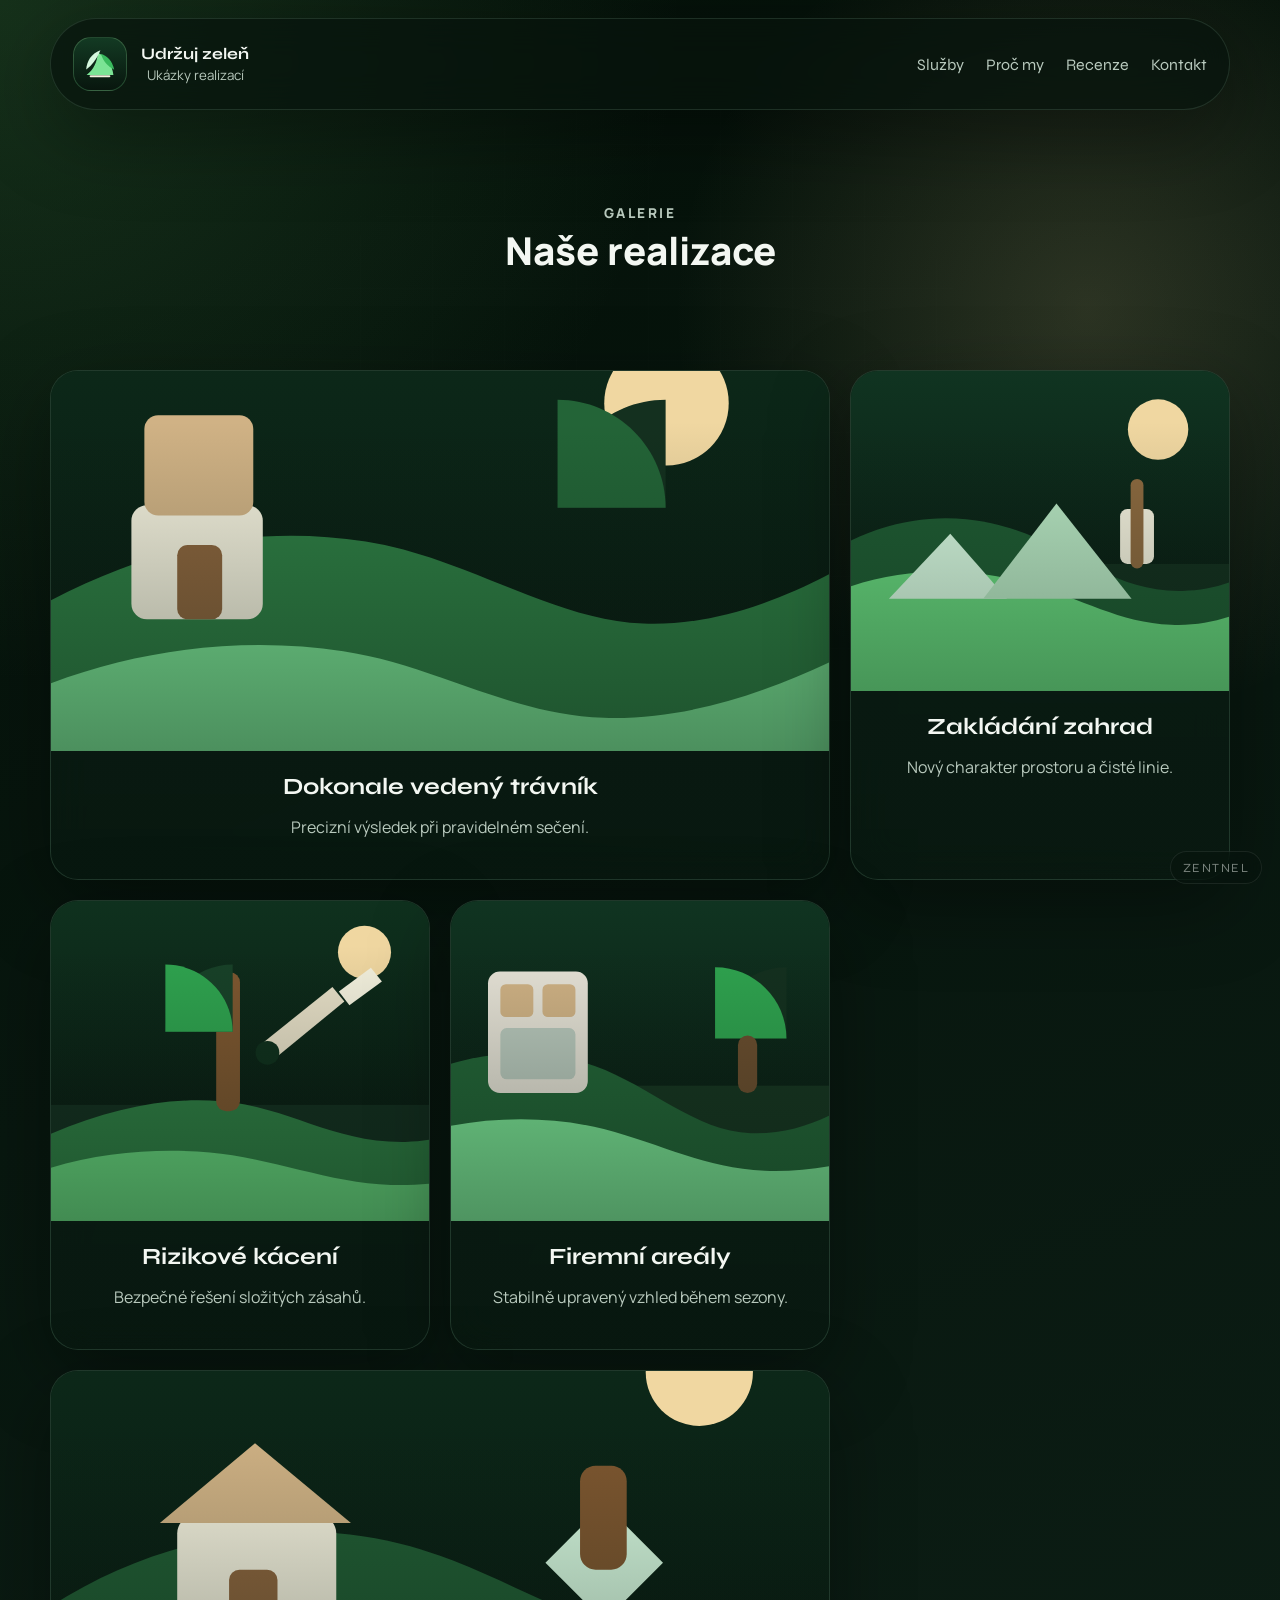
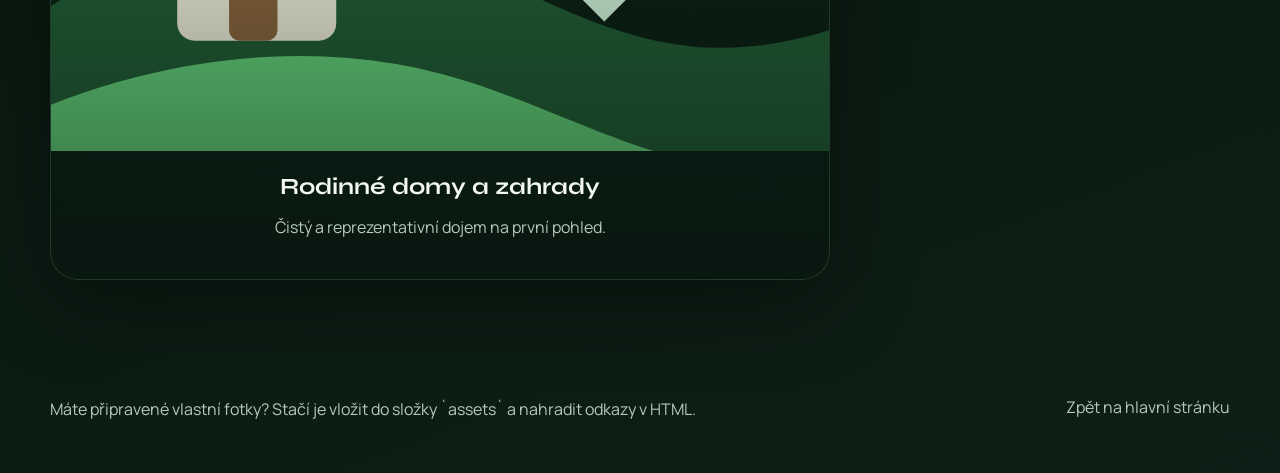
==== galerie.html @ 399c761f "Add files via upload" ====
<!DOCTYPE html>
<html lang="cs">
<head>
  <meta charset="UTF-8">
  <meta name="viewport" content="width=device-width, initial-scale=1.0">
  <title>Galerie | Udržuj zeleň</title>
  <meta
    name="description"
    content="Galerie ukázek péče o zeleň, zakládání zahrad, sekání trávníků a rizikového kácení."
  >
  <link rel="preconnect" href="https://fonts.googleapis.com">
  <link rel="preconnect" href="https://fonts.gstatic.com" crossorigin>
  <link
    href="https://fonts.googleapis.com/css2?family=Manrope:wght@400;500;600;700;800&family=Syne:wght@500;700;800&display=swap"
    rel="stylesheet"
  >
  <link rel="stylesheet" href="styles.css">
</head>
<body>
  <div class="site-shell">
    <header class="topbar topbar-inner">
      <a class="brand" href="index.html" aria-label="Udržuj zeleň domů">
        <span class="brand-mark">
          <img src="assets/logo.svg" alt="Logo Udržuj zeleň">
        </span>
        <span class="brand-text">
          <strong>Udržuj zeleň</strong>
          <small>Ukázky realizací</small>
        </span>
      </a>
      <nav class="nav">
        <a href="index.html#sluzby">Služby</a>
        <a href="index.html#proc-my">Proč my</a>
        <a href="index.html#reference">Recenze</a>
        <a href="index.html#kontakt">Kontakt</a>
      </nav>
    </header>

    <main class="gallery-page">
      <section class="section gallery-hero">
        <div class="section-heading reveal">
          <p class="eyebrow">Galerie</p>
          <h1>Naše realizace</h1>
        </div>
      </section>

      <section class="section mosaic-grid">
        <article class="mosaic-card mosaic-large reveal">
          <img src="assets/gallery-1.svg" alt="Ilustrace posekaného trávníku">
          <div>
            <h3>Dokonale vedený trávník</h3>
            <p>Precizní výsledek při pravidelném sečení.</p>
          </div>
        </article>
        <article class="mosaic-card reveal">
          <img src="assets/gallery-2.svg" alt="Ilustrace zahradní realizace">
          <div>
            <h3>Zakládání zahrad</h3>
            <p>Nový charakter prostoru a čisté linie.</p>
          </div>
        </article>
        <article class="mosaic-card reveal">
          <img src="assets/gallery-3.svg" alt="Ilustrace rizikového kácení">
          <div>
            <h3>Rizikové kácení</h3>
            <p>Bezpečné řešení složitých zásahů.</p>
          </div>
        </article>
        <article class="mosaic-card reveal">
          <img src="assets/gallery-4.svg" alt="Ilustrace údržby firemního areálu">
          <div>
            <h3>Firemní areály</h3>
            <p>Stabilně upravený vzhled během sezony.</p>
          </div>
        </article>
        <article class="mosaic-card mosaic-wide reveal">
          <img src="assets/gallery-5.svg" alt="Ilustrace úpravy zeleně kolem domu">
          <div>
            <h3>Rodinné domy a zahrady</h3>
            <p>Čistý a reprezentativní dojem na první pohled.</p>
          </div>
        </article>
      </section>
    </main>

    <footer class="footer">
      <p>Máte připravené vlastní fotky? Stačí je vložit do složky `assets` a nahradit odkazy v HTML.</p>
      <a href="index.html">Zpět na hlavní stránku</a>
    </footer>
  </div>

  <a class="watermark" href="https://zentnel.cz" target="_blank" rel="noreferrer">Zentnel</a>

  <script src="script.js"></script>
</body>
</html>
---- styles.css ----
:root {
  --bg: #07140d;
  --bg-soft: #0d1f16;
  --panel: rgba(12, 33, 23, 0.72);
  --line: rgba(193, 255, 212, 0.12);
  --text: #f3f7f2;
  --muted: #b8c9bd;
  --green: #67d67d;
  --green-strong: #2fb654;
  --green-deep: #17592c;
  --gold: #d7c28a;
  --shadow: 0 24px 80px rgba(0, 0, 0, 0.35);
  --radius-xl: 32px;
  --radius-lg: 24px;
  --radius-md: 18px;
  --container: min(1180px, calc(100vw - 32px));
}

* {
  box-sizing: border-box;
}

html {
  scroll-behavior: smooth;
}

section[id] {
  scroll-margin-top: 120px;
}

body {
  margin: 0;
  min-height: 100vh;
  font-family: "Manrope", sans-serif;
  color: var(--text);
  background:
    radial-gradient(circle at top left, rgba(76, 148, 83, 0.25), transparent 28%),
    radial-gradient(circle at 85% 15%, rgba(215, 194, 138, 0.18), transparent 20%),
    linear-gradient(160deg, #041008 0%, #08170f 45%, #0d1f16 100%);
}

body::before {
  content: "";
  position: fixed;
  inset: 0;
  pointer-events: none;
  background:
    linear-gradient(rgba(255, 255, 255, 0.025) 1px, transparent 1px),
    linear-gradient(90deg, rgba(255, 255, 255, 0.025) 1px, transparent 1px);
  background-size: 72px 72px;
  mask-image: radial-gradient(circle at center, black 40%, transparent 100%);
  opacity: 0.35;
}

.watermark {
  position: fixed;
  right: 18px;
  bottom: 16px;
  z-index: 50;
  padding: 8px 12px;
  border-radius: 999px;
  font-family: "Syne", sans-serif;
  font-size: 0.78rem;
  letter-spacing: 0.12em;
  text-transform: uppercase;
  color: rgba(243, 247, 242, 0.48);
  background: rgba(7, 20, 13, 0.34);
  border: 1px solid rgba(255, 255, 255, 0.08);
  backdrop-filter: blur(10px);
  transition: color 180ms ease, border-color 180ms ease, transform 180ms ease;
}

.watermark:hover,
.watermark:focus-visible {
  color: rgba(243, 247, 242, 0.82);
  border-color: rgba(103, 214, 125, 0.22);
  transform: translateY(-1px);
}

a {
  color: inherit;
  text-decoration: none;
}

img {
  display: block;
  max-width: 100%;
}

.site-shell {
  width: var(--container);
  margin: 0 auto;
  position: relative;
  z-index: 1;
  text-align: center;
  padding-inline: 0;
}

.topbar {
  position: sticky;
  top: 14px;
  display: flex;
  align-items: center;
  justify-content: space-between;
  gap: 20px;
  padding: 18px 22px;
  margin: 18px auto 0;
  background: rgba(7, 20, 13, 0.72);
  backdrop-filter: blur(18px);
  border: 1px solid var(--line);
  border-radius: 999px;
  box-shadow: var(--shadow);
  z-index: 20;
}

.topbar-inner {
  position: relative;
  top: 0;
}

.brand {
  display: inline-flex;
  align-items: center;
  gap: 14px;
  min-width: 0;
}

.brand-mark {
  width: 54px;
  height: 54px;
  border-radius: 18px;
  overflow: hidden;
  background: linear-gradient(180deg, rgba(103, 214, 125, 0.32), rgba(23, 89, 44, 0.5));
  border: 1px solid rgba(255, 255, 255, 0.08);
}

.brand-mark img {
  width: 100%;
  height: 100%;
}

.brand-text {
  display: flex;
  flex-direction: column;
  gap: 3px;
}

.brand-text strong,
.nav a,
.button,
h1,
h2,
h3 {
  font-family: "Syne", sans-serif;
}

.brand-text small {
  color: var(--muted);
}

.nav {
  display: inline-flex;
  align-items: center;
  gap: 22px;
  color: var(--muted);
}

.nav a {
  transition: color 180ms ease, transform 180ms ease;
}

.nav a:hover,
.nav a:focus-visible {
  color: var(--text);
  transform: translateY(-1px);
}

.button {
  display: inline-flex;
  align-items: center;
  justify-content: center;
  padding: 15px 22px;
  border-radius: 999px;
  background: linear-gradient(135deg, var(--green) 0%, var(--green-strong) 100%);
  color: #081109;
  font-weight: 800;
  border: none;
  transition: transform 220ms ease, box-shadow 220ms ease, filter 220ms ease;
  box-shadow: 0 16px 32px rgba(47, 182, 84, 0.28);
}

.button:hover,
.button:focus-visible {
  transform: translateY(-2px) scale(1.01);
  filter: brightness(1.04);
}

.button-small {
  padding: 12px 18px;
}

.button-topbar {
  padding: 13px 22px;
  font-family: "Manrope", sans-serif;
  font-size: 0.9rem;
  letter-spacing: 0.08em;
  text-transform: uppercase;
  background: linear-gradient(135deg, rgba(215, 194, 138, 0.98) 0%, rgba(103, 214, 125, 0.96) 100%);
  background-size: 200% 200%;
  color: #071109;
  border: 1px solid rgba(255, 255, 255, 0.26);
  box-shadow: 0 14px 32px rgba(103, 214, 125, 0.18);
  backdrop-filter: blur(12px);
  animation: topbarGradient 6s ease infinite;
}

.button-topbar:hover,
.button-topbar:focus-visible {
  background: linear-gradient(135deg, rgba(215, 194, 138, 0.98) 0%, rgba(103, 214, 125, 0.96) 100%);
  box-shadow: 0 18px 42px rgba(215, 194, 138, 0.22);
}

.button-ghost {
  background: transparent;
  color: var(--text);
  border: 1px solid rgba(255, 255, 255, 0.16);
  box-shadow: none;
}

.section {
  padding: 92px 0;
}

.hero {
  position: relative;
  min-height: calc(100vh - 80px);
  display: flex;
  flex-direction: column;
  justify-content: flex-start;
  overflow: hidden;
  padding: 20px 32px 32px;
  border: 1px solid var(--line);
  border-radius: 42px;
  box-shadow: var(--shadow);
}

.hero-backdrop,
.hero-overlay {
  position: absolute;
  inset: 0;
}

.parallax-layer {
  will-change: transform;
}

.hero-backdrop img {
  width: 100%;
  height: 100%;
  object-fit: cover;
  opacity: 0.35;
  transform: scale(1.08);
  animation: heroZoom 14s ease-in-out infinite alternate;
}

.hero-overlay {
  background:
    linear-gradient(90deg, rgba(5, 14, 8, 0.9) 0%, rgba(5, 14, 8, 0.72) 40%, rgba(5, 14, 8, 0.44) 100%),
    linear-gradient(180deg, rgba(8, 18, 12, 0.15) 0%, rgba(8, 18, 12, 0.72) 100%);
}

.hero-top,
.hero-main,
.hero-actions-block,
.hero-metrics-bar {
  position: relative;
  z-index: 1;
}

.hero-top {
  max-width: 760px;
  margin: 0 auto 4px;
}

.hero-intro {
  max-width: 980px;
  margin: 0 auto;
  font-size: 1.02rem;
  line-height: 1.35;
}

.hero-main {
  display: grid;
  grid-template-columns: minmax(0, 1fr) minmax(300px, 0.8fr);
  gap: 24px;
  align-items: center;
  width: 100%;
  margin-bottom: 10px;
}

.hero-copy {
  max-width: 620px;
  text-align: left;
  margin-right: auto;
}

.hero-copy .lead {
  max-width: 580px;
  font-size: 1.02rem;
  line-height: 1.5;
  margin-bottom: 14px;
}

.hero-text-list {
  display: grid;
  grid-template-columns: repeat(2, minmax(0, 1fr));
  gap: 10px;
  margin-top: 0;
  align-items: stretch;
}

.hero-text-list span {
  display: flex;
  align-items: center;
  justify-content: center;
  min-height: 52px;
  padding: 10px 12px;
  border-radius: 18px;
  background: linear-gradient(180deg, rgba(255, 255, 255, 0.08), rgba(255, 255, 255, 0.04));
  border: 1px solid rgba(255, 255, 255, 0.14);
  font-size: 0.92rem;
  text-align: center;
  transition: transform 220ms ease, border-color 220ms ease, background 220ms ease, box-shadow 220ms ease;
}

.hero-text-list span:last-child {
  grid-column: 1 / -1;
}

.hero-text-list span:hover {
  transform: translateY(-4px);
  border-color: rgba(103, 214, 125, 0.35);
  background: linear-gradient(180deg, rgba(103, 214, 125, 0.16), rgba(255, 255, 255, 0.04));
  box-shadow: 0 18px 34px rgba(19, 59, 35, 0.28);
}

.hero-photo-wrap {
  position: relative;
  width: min(100%, 480px);
  margin-left: auto;
}

.hero-photo-card {
  overflow: hidden;
  border-radius: 30px;
  border: 1px solid rgba(255, 255, 255, 0.14);
  box-shadow: var(--shadow);
}

.hero-photo-card img {
  width: 100%;
  min-height: 360px;
  object-fit: cover;
}

.hero-photo-badge {
  position: absolute;
  left: -24px;
  bottom: 26px;
  padding: 14px 18px;
  border-radius: 18px;
  background: rgba(9, 24, 16, 0.84);
  border: 1px solid rgba(255, 255, 255, 0.14);
  box-shadow: var(--shadow);
  font-weight: 700;
}

.hero-actions-block {
  display: grid;
  gap: 14px;
  width: 100%;
}

.eyebrow {
  margin: 0 0 8px;
  font-size: 0.85rem;
  font-weight: 800;
  letter-spacing: 0.18em;
  text-transform: uppercase;
  color: var(--green);
}

h1,
h2,
h3,
p {
  margin-top: 0;
}

h1 {
  font-size: clamp(3rem, 5vw, 4.8rem);
  line-height: 0.95;
  margin-bottom: 6px;
}

h2 {
  font-size: clamp(2.1rem, 4vw, 3.6rem);
  line-height: 1;
  margin-bottom: 18px;
}

h3 {
  font-size: 1.45rem;
  margin-bottom: 14px;
}

.lead,
.section-heading p,
.service-card p,
.feature-list p,
.testimonial-card p,
.contact-panel p,
.mosaic-card p,
.footer p {
  color: var(--muted);
  line-height: 1.7;
}

.gallery-page .section-heading p,
.gallery-page .mosaic-card p {
  white-space: nowrap;
  overflow: hidden;
  text-overflow: ellipsis;
}

.hero-actions {
  display: flex;
  flex-wrap: wrap;
  justify-content: center;
  gap: 12px;
  margin: 0;
}

.hero-metrics {
  display: grid;
  grid-template-columns: repeat(3, 1fr);
  gap: 14px;
}

.hero-metrics-bar {
  margin-top: 0;
}

.hero-metrics article,
.service-card,
.testimonial-card,
.contact-card,
.mosaic-card,
.gallery-card,
.hero-badge {
  background: var(--panel);
  border: 1px solid var(--line);
  backdrop-filter: blur(20px);
  box-shadow: var(--shadow);
}

.hero-metrics article {
  padding: 18px;
  border-radius: var(--radius-md);
}

.hero-metrics strong,
.hero-metrics span {
  display: block;
}

.hero-metrics strong {
  margin-bottom: 9px;
  color: var(--text);
}

.hero-metrics span {
  color: var(--muted);
  font-size: 0.95rem;
}

.hero-badge {
  padding: 18px 20px;
  border-radius: 22px;
  max-width: 360px;
}

.hero-badge-main {
  width: min(100%, 360px);
}

.hero-badge span {
  display: block;
  margin-bottom: 8px;
  font-size: 0.8rem;
  text-transform: uppercase;
  letter-spacing: 0.15em;
  color: var(--gold);
}

.section-heading {
  max-width: 760px;
  margin-bottom: 30px;
  margin-left: auto;
  margin-right: auto;
}

.section-heading-centered {
  text-align: center;
}

.service-grid {
  display: grid;
  grid-template-columns: repeat(3, 1fr);
  gap: 20px;
}

.pricing-grid {
  display: grid;
  grid-template-columns: repeat(4, 1fr);
  gap: 20px;
}

.price-card {
  padding: 24px 18px;
  border-radius: var(--radius-lg);
  background:
    linear-gradient(180deg, rgba(255, 255, 255, 0.03), rgba(255, 255, 255, 0.015)),
    var(--panel);
  border: 1px solid var(--line);
  box-shadow: var(--shadow);
  transition: transform 220ms ease, border-color 220ms ease, box-shadow 220ms ease;
}

.price-card strong {
  display: block;
  margin-top: 8px;
  font-size: 1.5rem;
  font-family: "Syne", sans-serif;
  color: var(--green);
}

.price-card:hover {
  transform: translateY(-8px);
  border-color: rgba(103, 214, 125, 0.35);
  box-shadow: 0 24px 60px rgba(21, 77, 34, 0.32);
}

.price-label {
  display: inline-flex;
  padding: 7px 12px;
  margin-bottom: 16px;
  border-radius: 999px;
  background: rgba(103, 214, 125, 0.12);
  color: var(--green);
  font-size: 0.8rem;
  font-weight: 700;
}

.service-card {
  padding: 24px;
  border-radius: var(--radius-lg);
  min-height: 190px;
  transition: transform 240ms ease, border-color 240ms ease, background 240ms ease, box-shadow 240ms ease;
  transform-origin: center;
}

.service-card-featured {
  background:
    linear-gradient(145deg, rgba(103, 214, 125, 0.2), rgba(16, 40, 28, 0.84)),
    var(--panel);
}

.service-tag {
  display: inline-flex;
  padding: 7px 12px;
  margin-bottom: 16px;
  border-radius: 999px;
  background: rgba(215, 194, 138, 0.13);
  color: var(--gold);
  font-size: 0.8rem;
  font-weight: 700;
}

.service-card:hover {
  transform: translateY(-10px) scale(1.01);
  border-color: rgba(103, 214, 125, 0.3);
  background:
    radial-gradient(circle at top right, rgba(103, 214, 125, 0.12), transparent 28%),
    var(--panel);
  box-shadow: 0 26px 60px rgba(10, 34, 20, 0.42);
}

.split-section {
  display: block;
}

.why-grid {
  display: grid;
  grid-template-columns: 1fr 1fr;
  gap: 22px;
  align-items: stretch;
}

.why-photo img {
  width: 100%;
  height: 100%;
  min-height: 320px;
  object-fit: cover;
  border-radius: var(--radius-xl);
  border: 1px solid var(--line);
  box-shadow: var(--shadow);
  transition: transform 280ms ease, filter 280ms ease;
}

.why-photo:hover img {
  transform: scale(1.03);
  filter: saturate(1.08);
}

.feature-list {
  display: grid;
  gap: 18px;
}

.feature-list article {
  padding: 20px;
  border-left: 3px solid var(--green);
  background: rgba(255, 255, 255, 0.03);
  border-radius: 0 var(--radius-md) var(--radius-md) 0;
  text-align: left;
  transition: transform 220ms ease, background 220ms ease, border-color 220ms ease;
}

.feature-list article:hover {
  transform: translateX(8px);
  background: rgba(255, 255, 255, 0.06);
  border-color: var(--gold);
}

.gallery-grid {
  display: grid;
  grid-template-columns: repeat(3, 1fr);
  gap: 20px;
}

.gallery-card {
  display: block;
  overflow: hidden;
  border-radius: 26px;
  position: relative;
  transition: transform 260ms ease, box-shadow 260ms ease;
}

.gallery-card img {
  width: 100%;
  height: 280px;
  object-fit: cover;
  transition: transform 350ms ease, filter 350ms ease;
}

.gallery-card span {
  display: block;
  padding: 18px 20px 22px;
  font-weight: 700;
  position: relative;
  z-index: 1;
}

.gallery-card::after,
.mosaic-card::after {
  content: "";
  position: absolute;
  inset: 0;
  background: linear-gradient(180deg, transparent 10%, rgba(7, 20, 13, 0.7) 100%);
  opacity: 0.8;
  transition: opacity 260ms ease;
}

.gallery-card:hover,
.mosaic-card:hover {
  transform: translateY(-10px);
  box-shadow: 0 28px 70px rgba(0, 0, 0, 0.4);
}

.gallery-card:hover img,
.mosaic-card:hover img {
  transform: scale(1.08);
  filter: saturate(1.08);
}

.gallery-card:hover::after,
.mosaic-card:hover::after {
  opacity: 0.45;
}

.gallery-cta {
  margin-top: 22px;
}

.testimonials {
  overflow: hidden;
}

.testimonial-shell {
  display: grid;
  grid-template-columns: auto 1fr auto;
  gap: 18px;
  align-items: center;
}

.testimonial-viewport {
  position: relative;
  min-height: 320px;
}

.testimonial-card {
  position: absolute;
  inset: 0;
  padding: 34px;
  border-radius: var(--radius-xl);
  opacity: 0;
  transform: translateX(26px) scale(0.98);
  transition: opacity 320ms ease, transform 320ms ease;
}

.testimonial-card.active {
  opacity: 1;
  transform: translateX(0) scale(1);
}

.testimonial-card p {
  font-size: clamp(1.1rem, 2vw, 1.45rem);
  color: var(--text);
  line-height: 1.6;
  margin-bottom: 22px;
}

.testimonial-stars {
  margin-bottom: 18px;
  font-size: 1.1rem;
  letter-spacing: 0.24em;
  color: var(--gold);
}

.carousel-button {
  width: 56px;
  height: 56px;
  border-radius: 50%;
  border: 1px solid var(--line);
  background: rgba(255, 255, 255, 0.05);
  color: var(--text);
  font-size: 1.45rem;
  cursor: pointer;
}

.carousel-dots {
  display: flex;
  gap: 10px;
  justify-content: center;
  margin-top: 26px;
}

.carousel-dots button {
  width: 12px;
  height: 12px;
  border-radius: 50%;
  border: 0;
  background: rgba(255, 255, 255, 0.25);
  cursor: pointer;
}

.carousel-dots button.active {
  background: var(--green);
}

.contact-panel {
  display: grid;
  grid-template-columns: 1.2fr 0.8fr;
  gap: 24px;
  padding: 28px;
  border-radius: 32px;
  background:
    radial-gradient(circle at top right, rgba(103, 214, 125, 0.18), transparent 24%),
    rgba(255, 255, 255, 0.03);
  border: 1px solid var(--line);
}

.contact-card {
  display: grid;
  gap: 14px;
  align-content: start;
  padding: 24px;
  border-radius: 26px;
}

.contact-card a:first-child,
.contact-card a:nth-child(2) {
  font-size: 1.2rem;
  font-weight: 700;
  overflow-wrap: anywhere;
}

.footer {
  display: flex;
  justify-content: space-between;
  gap: 24px;
  padding: 24px 0 34px;
  color: var(--muted);
}

.gallery-page {
  min-height: 100vh;
}

.gallery-hero {
  padding-bottom: 40px;
}

.gallery-page .gallery-hero h1 {
  font-family: "Manrope", sans-serif;
  font-size: clamp(2rem, 3vw, 2.7rem);
  font-weight: 800;
  white-space: nowrap;
}

.mosaic-grid {
  display: grid;
  grid-template-columns: repeat(3, 1fr);
  gap: 20px;
  padding-top: 30px;
}

.mosaic-card {
  overflow: hidden;
  border-radius: 28px;
  position: relative;
  transition: transform 260ms ease, box-shadow 260ms ease;
  cursor: zoom-in;
}

.mosaic-card img {
  width: 100%;
  height: 320px;
  object-fit: cover;
}

.mosaic-card div {
  padding: 22px;
  position: relative;
  z-index: 1;
}

.lightbox {
  position: fixed;
  inset: 0;
  display: grid;
  place-items: center;
  padding: 24px;
  background: rgba(3, 10, 6, 0.88);
  backdrop-filter: blur(18px);
  z-index: 120;
  opacity: 0;
  pointer-events: none;
  transition: opacity 220ms ease;
}

.lightbox.is-open {
  opacity: 1;
  pointer-events: auto;
}

.lightbox img {
  max-width: min(1200px, 92vw);
  max-height: 84vh;
  border-radius: 24px;
  border: 1px solid rgba(255, 255, 255, 0.14);
  box-shadow: 0 28px 90px rgba(0, 0, 0, 0.55);
}

.lightbox button {
  position: absolute;
  top: 18px;
  right: 18px;
  width: 48px;
  height: 48px;
  border-radius: 50%;
  border: 1px solid rgba(255, 255, 255, 0.14);
  background: rgba(255, 255, 255, 0.08);
  color: var(--text);
  font-size: 1.4rem;
  cursor: pointer;
}

.mosaic-large {
  grid-column: span 2;
}

.mosaic-wide {
  grid-column: span 2;
}

.mosaic-large img,
.mosaic-wide img {
  height: 380px;
}

.reveal {
  opacity: 0;
  transform: translateY(26px);
  transition: opacity 700ms ease, transform 700ms ease;
}

.reveal-delay {
  transition-delay: 140ms;
}

.reveal-visible {
  opacity: 1;
  transform: translateY(0);
}

.floating-card {
  animation: floatCard 7s ease-in-out infinite;
}

.hero-top,
.hero-main,
.hero-actions-block,
.hero-metrics article,
.service-card,
.price-card,
.gallery-card,
.mosaic-card,
.testimonial-card,
.why-photo,
.feature-list article {
  animation: pulseGlow 8s ease-in-out infinite;
}

@keyframes floatCard {
  0%, 100% {
    transform: translateY(0px);
  }
  50% {
    transform: translateY(-14px);
  }
}

@keyframes heroZoom {
  0% {
    transform: scale(1.08) translateY(0);
  }
  100% {
    transform: scale(1.14) translateY(-8px);
  }
}

@keyframes topbarGradient {
  0% {
    background-position: 0% 50%;
  }
  50% {
    background-position: 100% 50%;
  }
  100% {
    background-position: 0% 50%;
  }
}

@keyframes pulseGlow {
  0%, 100% {
    box-shadow: var(--shadow);
  }
  50% {
    box-shadow: 0 24px 90px rgba(31, 91, 51, 0.24);
  }
}

@media (max-width: 1080px) {
  .hero,
  .split-section,
  .contact-panel,
  .service-grid,
  .pricing-grid,
  .gallery-grid,
  .mosaic-grid,
  .why-grid {
    grid-template-columns: 1fr;
  }

  .hero {
    min-height: auto;
    padding: 18px 22px 24px;
  }

  .hero-metrics {
    grid-template-columns: 1fr;
  }

  .hero-main {
    grid-template-columns: 1fr;
    justify-items: center;
    gap: 16px;
  }

  .hero-photo-wrap {
    width: min(100%, 560px);
    margin-left: 0;
  }

  .mosaic-large,
  .mosaic-wide {
    grid-column: span 1;
  }
}

@media (max-width: 860px) {
  .topbar {
    position: relative;
    top: 0;
    flex-wrap: wrap;
    border-radius: 24px;
    padding: 14px;
    gap: 12px;
  }

  .nav {
    width: 100%;
    justify-content: center;
    flex-wrap: wrap;
    gap: 10px 16px;
  }

  .button-topbar {
    width: 100%;
  }

  .testimonial-shell {
    grid-template-columns: 1fr;
  }

  .carousel-button {
    display: none;
  }

  .footer {
    flex-direction: column;
  }
}

@media (max-width: 640px) {
  .section {
    padding: 68px 0;
  }

  .hero {
    min-height: auto;
    padding: 14px 16px 20px;
    border-radius: 28px;
  }

  .hero-copy {
    text-align: center;
    margin: 0 auto;
  }

  .hero-copy h2 {
    margin-bottom: 12px;
  }

  .hero-intro,
  .hero-copy .lead {
    font-size: 0.96rem;
  }

  .hero-text-list {
    grid-template-columns: 1fr;
    gap: 8px;
  }

  .hero-text-list span:last-child {
    grid-column: auto;
  }

  .hero-photo-badge {
    left: 10px;
    right: 10px;
  }

  .gallery-card img,
  .mosaic-card img,
  .mosaic-large img,
  .mosaic-wide img {
    height: 220px;
  }

  .gallery-page .gallery-hero h1 {
    white-space: normal;
  }

  .contact-panel,
  .testimonial-card,
  .service-card,
  .price-card {
    padding: 20px;
  }

  .testimonial-viewport {
    min-height: 380px;
  }

  .contact-card a:first-child,
  .contact-card a:nth-child(2) {
    font-size: 1rem;
  }

  .watermark {
    right: 10px;
    bottom: 10px;
    padding: 6px 10px;
    font-size: 0.7rem;
  }

  .footer {
    padding-bottom: 60px;
  }
}

@media (max-width: 420px) {
  .site-shell {
    width: min(1180px, calc(100vw - 20px));
  }

  .brand {
    width: 100%;
    justify-content: center;
  }

  .brand-text {
    align-items: flex-start;
  }

  h1 {
    font-size: clamp(2.3rem, 9vw, 3.1rem);
  }

  h2 {
    font-size: clamp(1.7rem, 7vw, 2.2rem);
  }
}

@media (hover: none), (pointer: coarse) {
  .service-card:hover,
  .price-card:hover,
  .gallery-card:hover,
  .mosaic-card:hover,
  .feature-list article:hover,
  .why-photo:hover img {
    transform: none;
    box-shadow: var(--shadow);
    filter: none;
  }

  .hero-text-list span:hover {
    transform: none;
    box-shadow: none;
  }

  .floating-card,
  .hero-top,
  .hero-main,
  .hero-actions-block,
  .hero-metrics article,
  .service-card,
  .price-card,
  .gallery-card,
  .mosaic-card,
  .testimonial-card,
  .why-photo,
  .feature-list article,
  .button-topbar {
    animation: none;
  }
}

@media (prefers-reduced-motion: reduce) {
  html {
    scroll-behavior: auto;
  }

  *,
  *::before,
  *::after {
    animation: none !important;
    transition: none !important;
  }
}
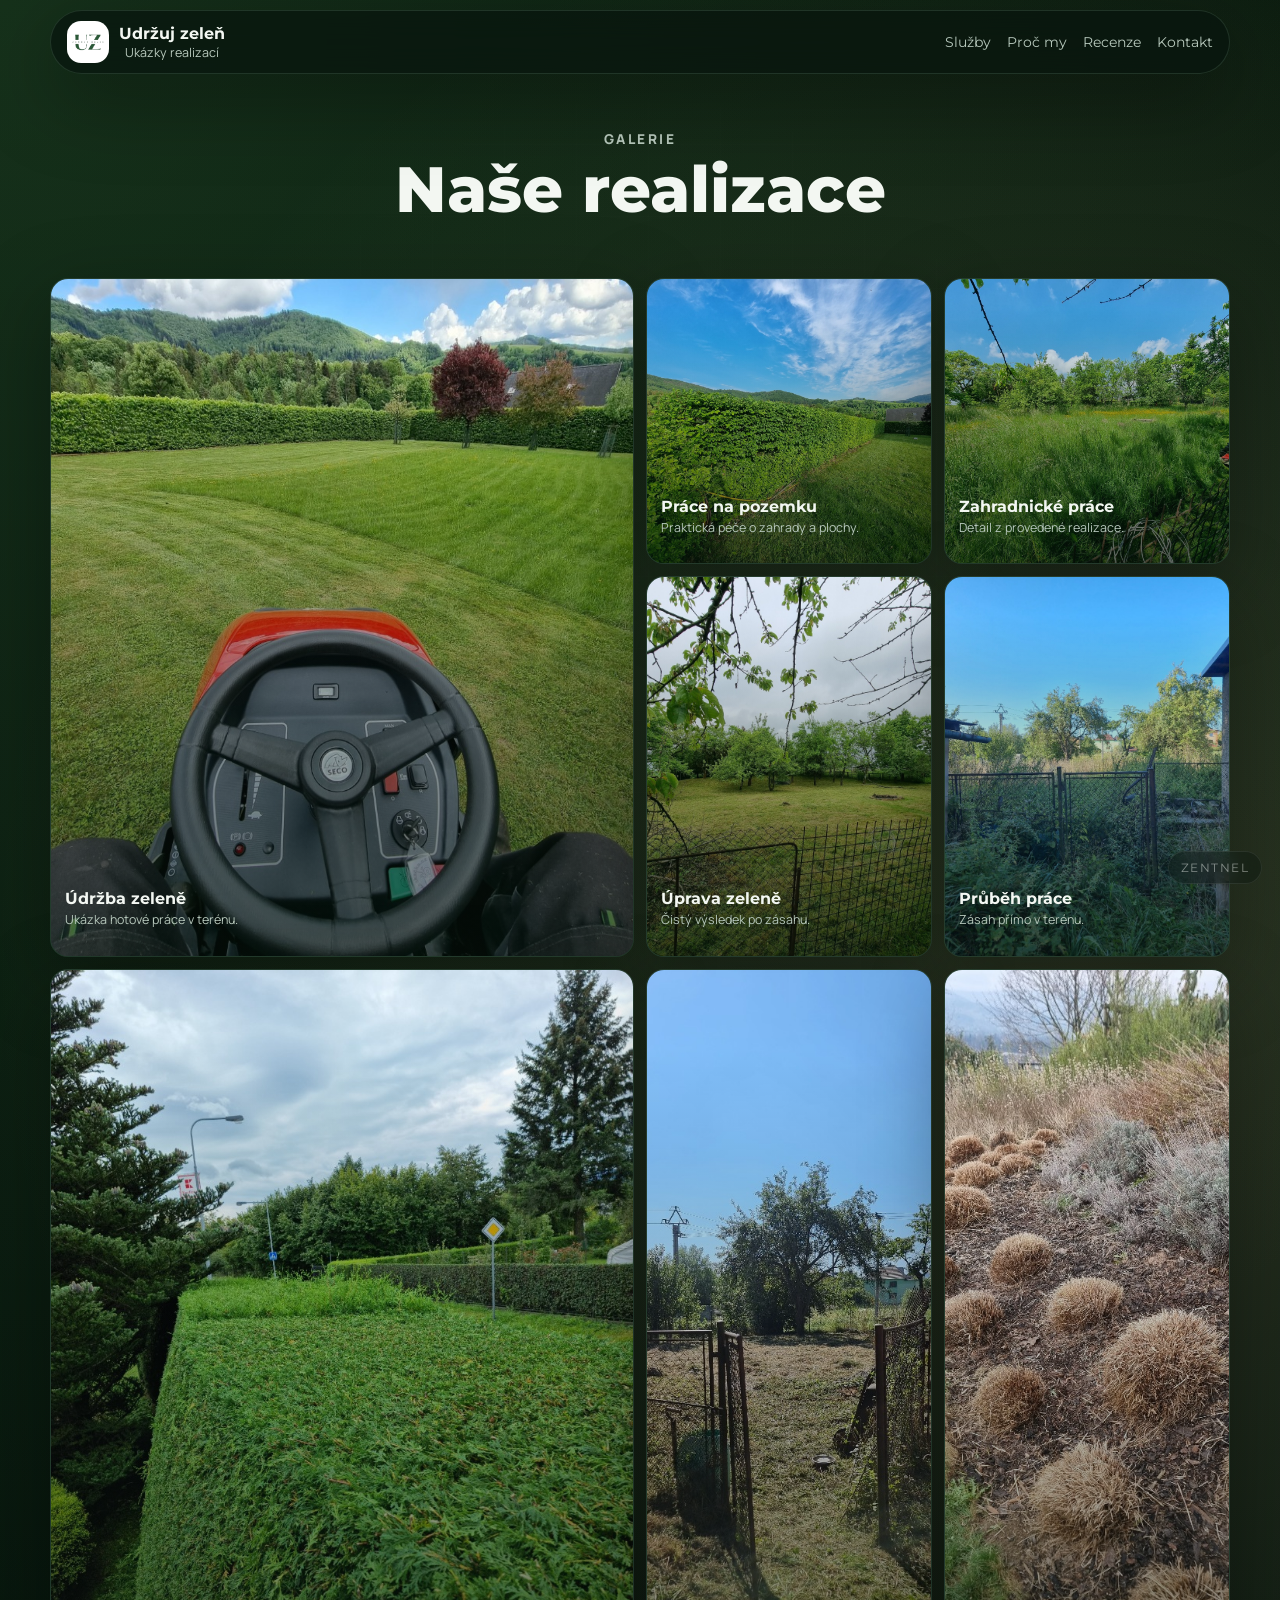
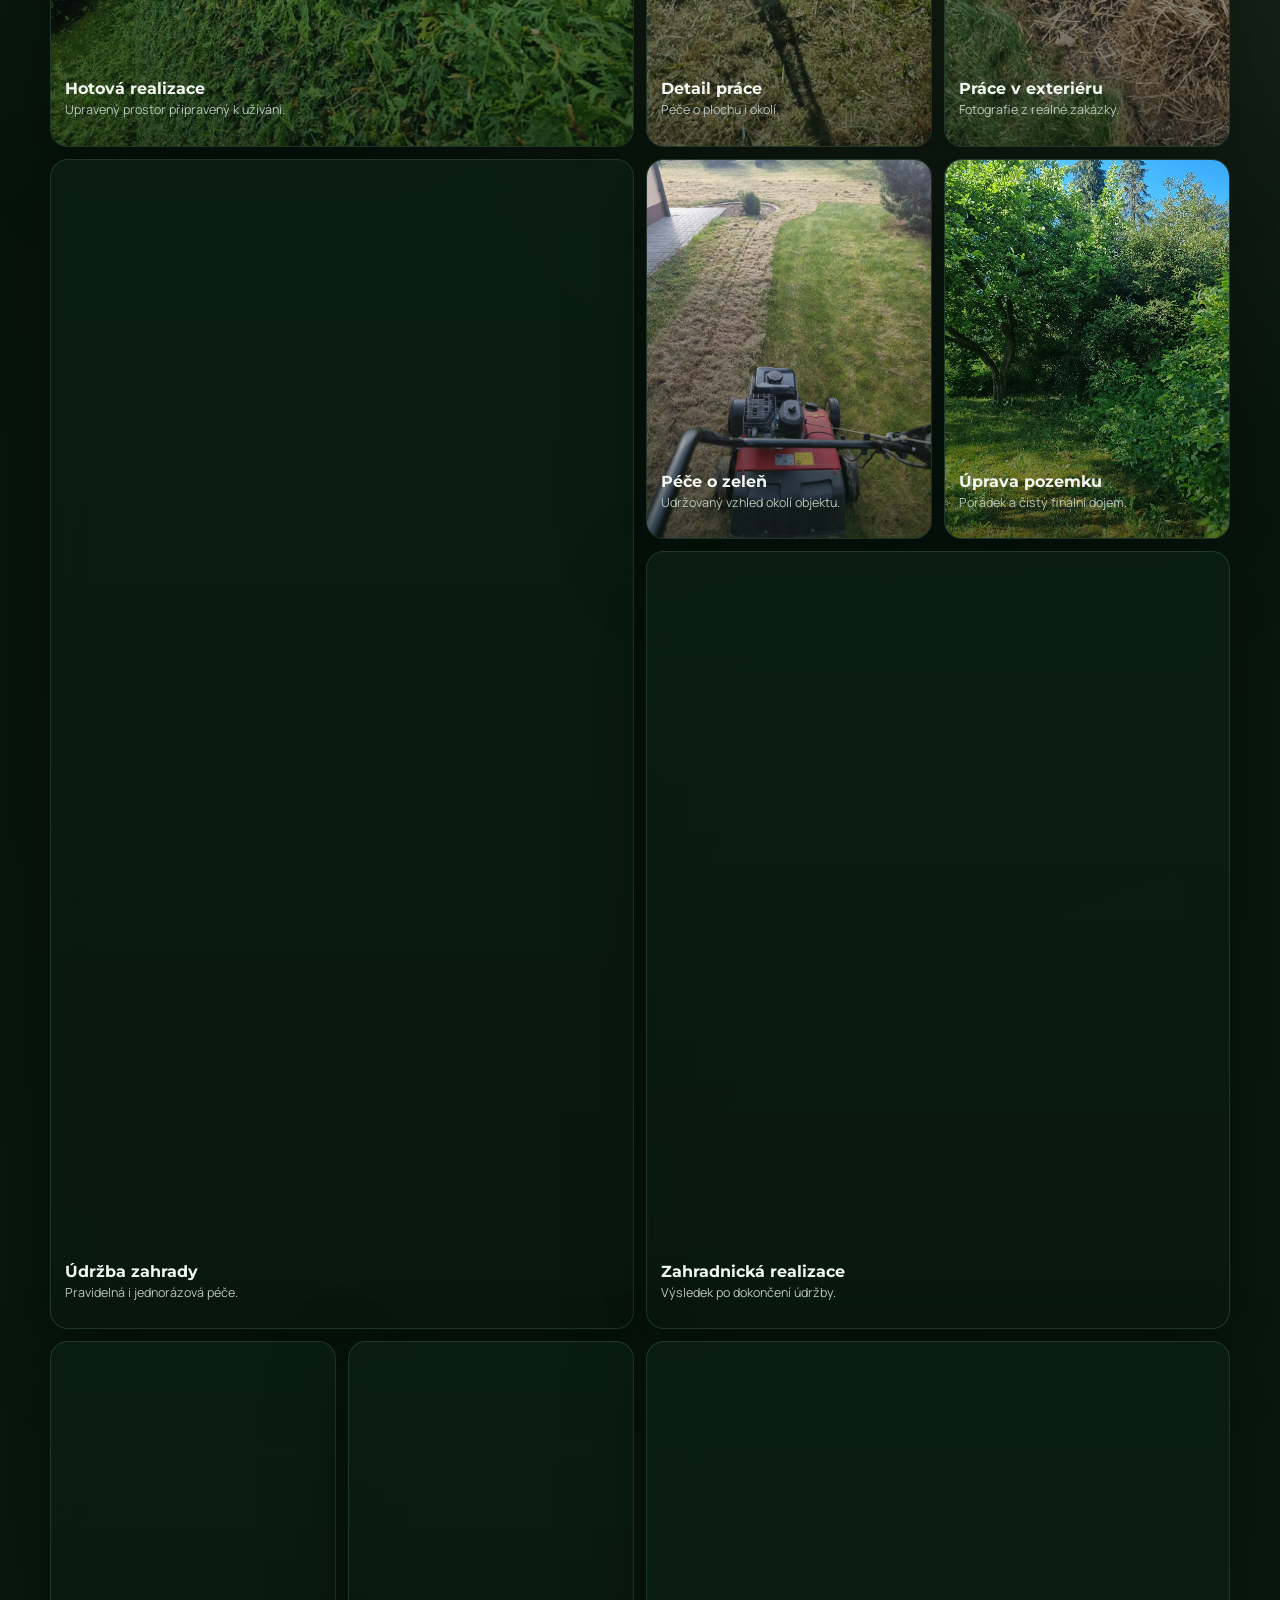
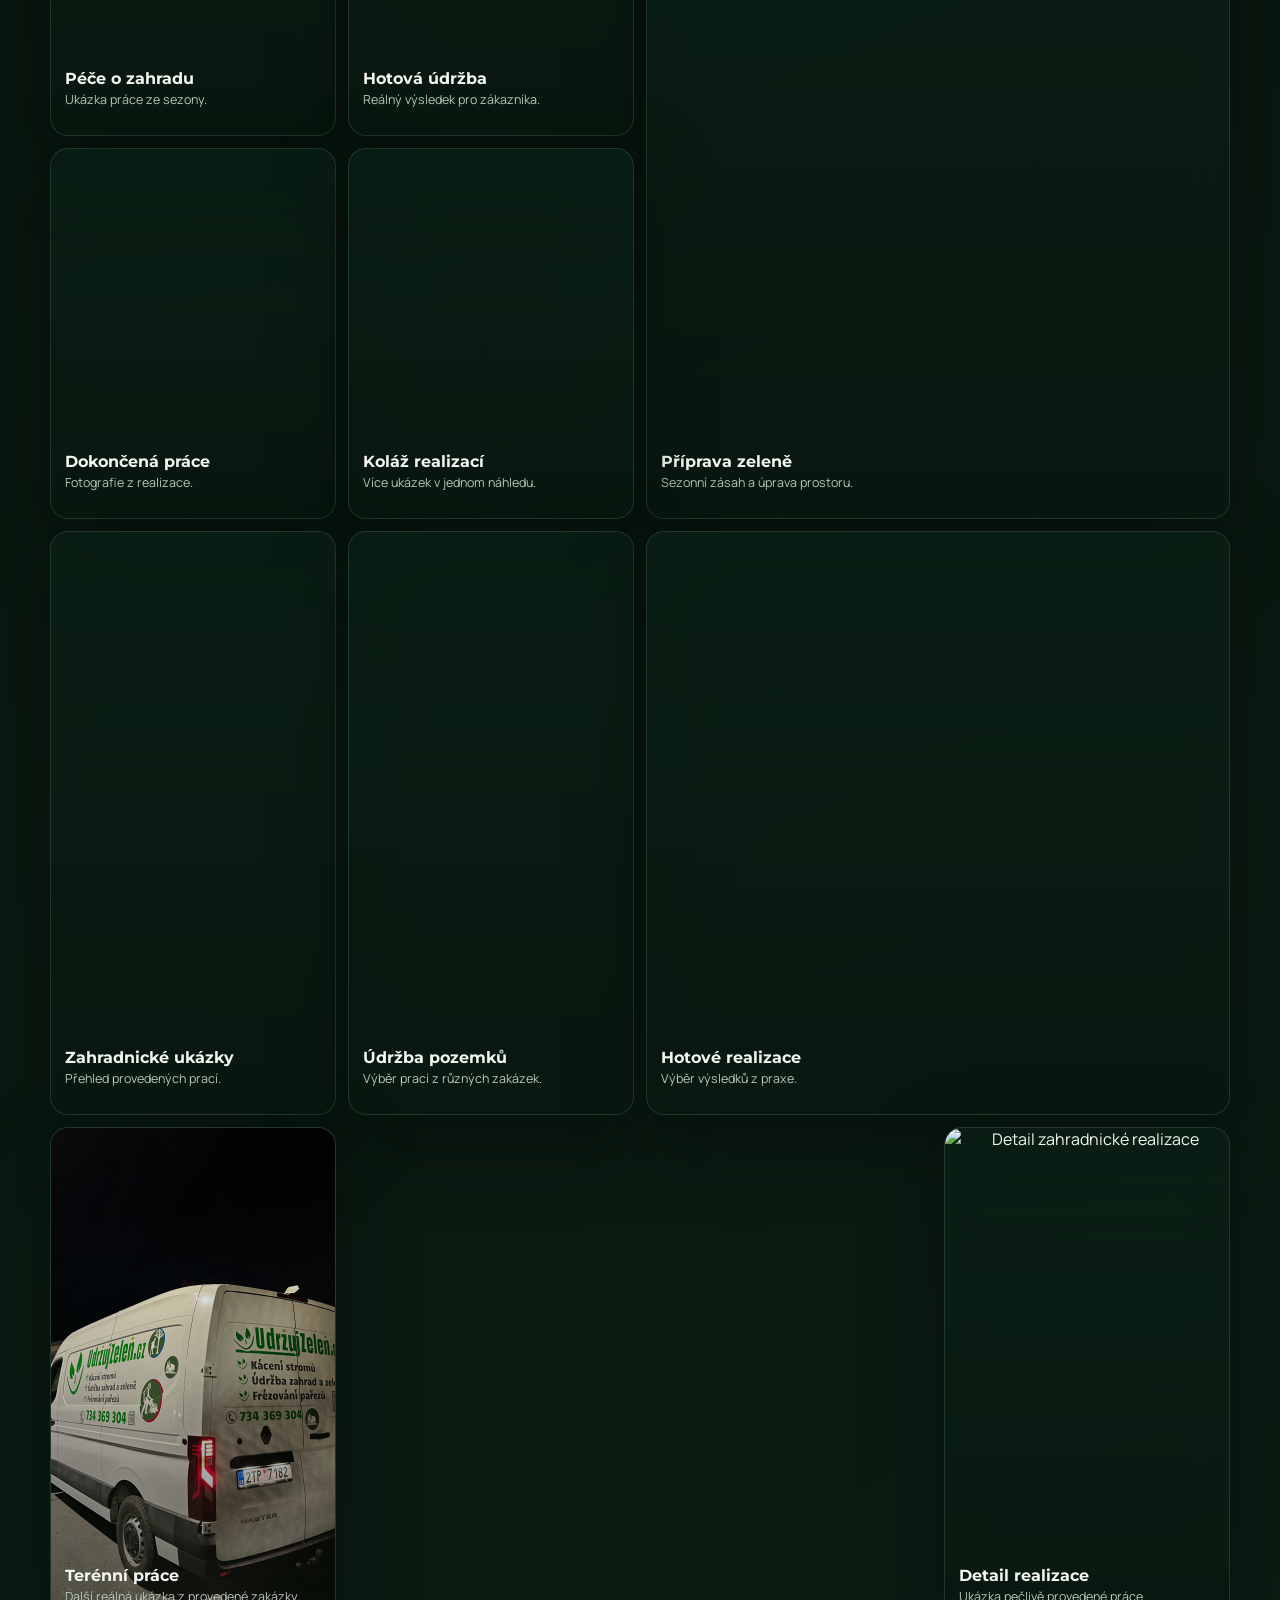
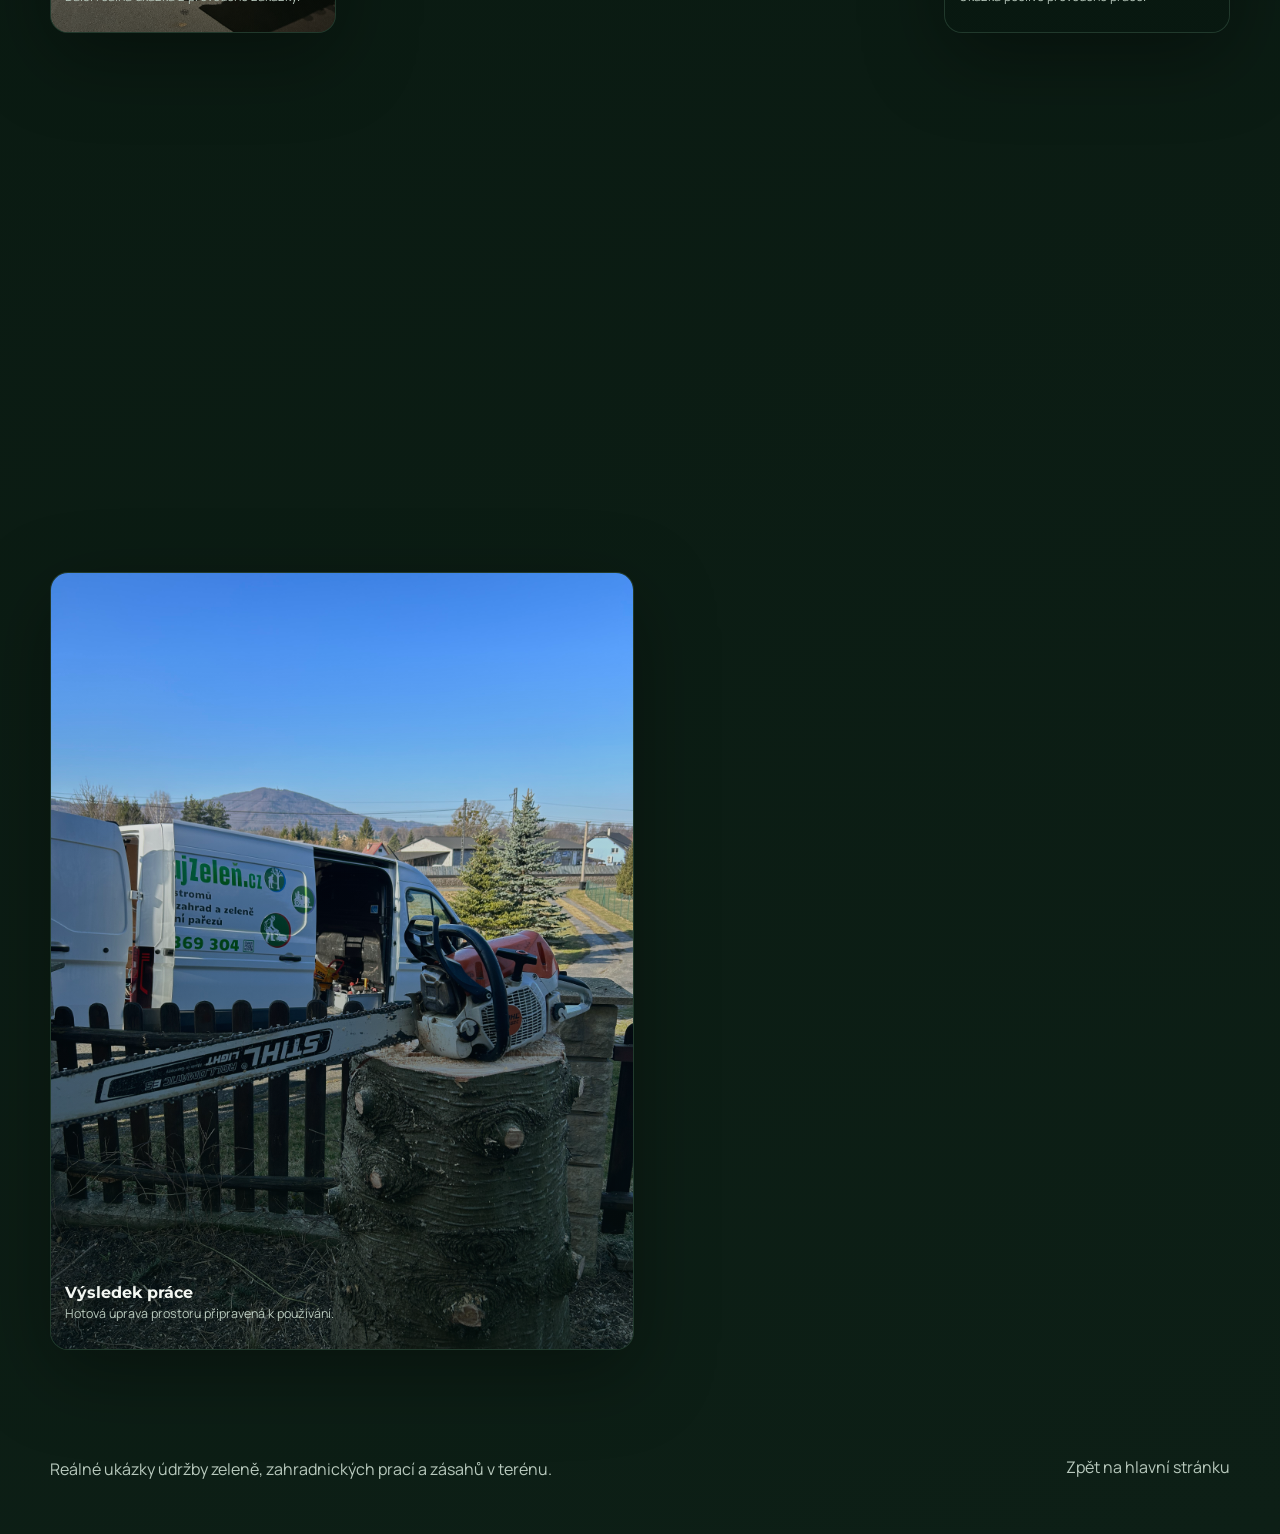
==== commit 1161fa15: "Add files via upload" ====
--- a/galerie.html
+++ b/galerie.html
@@ -11,7 +11,7 @@
   <link rel="preconnect" href="https://fonts.googleapis.com">
   <link rel="preconnect" href="https://fonts.gstatic.com" crossorigin>
   <link
-    href="https://fonts.googleapis.com/css2?family=Manrope:wght@400;500;600;700;800&family=Syne:wght@500;700;800&display=swap"
+    href="https://fonts.googleapis.com/css2?family=Manrope:wght@400;500;600;700;800&family=Montserrat:wght@500;600;700;800;900&display=swap"
     rel="stylesheet"
   >
   <link rel="stylesheet" href="styles.css">
@@ -21,7 +21,7 @@
     <header class="topbar topbar-inner">
       <a class="brand" href="index.html" aria-label="Udržuj zeleň domů">
         <span class="brand-mark">
-          <img src="assets/logo.svg" alt="Logo Udržuj zeleň">
+          <img src="assets/logo.png" alt="Logo Udržuj zeleň">
         </span>
         <span class="brand-text">
           <strong>Udržuj zeleň</strong>
@@ -46,45 +46,192 @@
 
       <section class="section mosaic-grid">
         <article class="mosaic-card mosaic-large reveal">
-          <img src="assets/gallery-1.svg" alt="Ilustrace posekaného trávníku">
-          <div>
-            <h3>Dokonale vedený trávník</h3>
-            <p>Precizní výsledek při pravidelném sečení.</p>
-          </div>
-        </article>
-        <article class="mosaic-card reveal">
-          <img src="assets/gallery-2.svg" alt="Ilustrace zahradní realizace">
-          <div>
-            <h3>Zakládání zahrad</h3>
-            <p>Nový charakter prostoru a čisté linie.</p>
-          </div>
-        </article>
-        <article class="mosaic-card reveal">
-          <img src="assets/gallery-3.svg" alt="Ilustrace rizikového kácení">
-          <div>
-            <h3>Rizikové kácení</h3>
-            <p>Bezpečné řešení složitých zásahů.</p>
-          </div>
-        </article>
-        <article class="mosaic-card reveal">
-          <img src="assets/gallery-4.svg" alt="Ilustrace údržby firemního areálu">
-          <div>
-            <h3>Firemní areály</h3>
-            <p>Stabilně upravený vzhled během sezony.</p>
-          </div>
-        </article>
-        <article class="mosaic-card mosaic-wide reveal">
-          <img src="assets/gallery-5.svg" alt="Ilustrace úpravy zeleně kolem domu">
-          <div>
-            <h3>Rodinné domy a zahrady</h3>
-            <p>Čistý a reprezentativní dojem na první pohled.</p>
+          <img loading="lazy" decoding="async" src="Foto/2/2.jpg" alt="Realizace údržby zeleně">
+          <div>
+            <h3>Údržba zeleně</h3>
+            <p>Ukázka hotové práce v terénu.</p>
+          </div>
+        </article>
+        <article class="mosaic-card reveal">
+          <img loading="lazy" decoding="async" src="Foto/2/20220523_182030.jpg" alt="Realizace údržby pozemku">
+          <div>
+            <h3>Práce na pozemku</h3>
+            <p>Praktická péče o zahrady a plochy.</p>
+          </div>
+        </article>
+        <article class="mosaic-card reveal">
+          <img loading="lazy" decoding="async" src="Foto/2/20220602_124512.jpg" alt="Ukázka zahradnických prací">
+          <div>
+            <h3>Zahradnické práce</h3>
+            <p>Detail z provedené realizace.</p>
+          </div>
+        </article>
+        <article class="mosaic-card reveal">
+          <img loading="lazy" decoding="async" src="Foto/2/20220604_110507.jpg" alt="Fotografie úpravy zeleně">
+          <div>
+            <h3>Úprava zeleně</h3>
+            <p>Čistý výsledek po zásahu.</p>
+          </div>
+        </article>
+        <article class="mosaic-card mosaic-wide reveal">
+          <img loading="lazy" decoding="async" src="Foto/2/20220916_101045.jpg" alt="Hotová realizace na zahradě">
+          <div>
+            <h3>Hotová realizace</h3>
+            <p>Upravený prostor připravený k užívání.</p>
+          </div>
+        </article>
+        <article class="mosaic-card reveal">
+          <img loading="lazy" decoding="async" src="Foto/2/20230906_081954.jpg" alt="Průběh údržby zeleně">
+          <div>
+            <h3>Průběh práce</h3>
+            <p>Zásah přímo v terénu.</p>
+          </div>
+        </article>
+        <article class="mosaic-card reveal">
+          <img loading="lazy" decoding="async" src="Foto/2/20230906_122435.jpg" alt="Detail práce na pozemku">
+          <div>
+            <h3>Detail práce</h3>
+            <p>Péče o plochu i okolí.</p>
+          </div>
+        </article>
+        <article class="mosaic-card mosaic-large reveal">
+          <img loading="lazy" decoding="async" src="Foto/2/20231107_082844.jpg" alt="Realizace údržby zahrady">
+          <div>
+            <h3>Údržba zahrady</h3>
+            <p>Pravidelná i jednorázová péče.</p>
+          </div>
+        </article>
+        <article class="mosaic-card reveal">
+          <img loading="lazy" decoding="async" src="Foto/2/20240319_105534.jpg" alt="Ukázka práce v exteriéru">
+          <div>
+            <h3>Práce v exteriéru</h3>
+            <p>Fotografie z reálné zakázky.</p>
+          </div>
+        </article>
+        <article class="mosaic-card reveal">
+          <img loading="lazy" decoding="async" src="Foto/2/20240411_085045.jpg" alt="Péče o zeleň u objektu">
+          <div>
+            <h3>Péče o zeleň</h3>
+            <p>Udržovaný vzhled okolí objektu.</p>
+          </div>
+        </article>
+        <article class="mosaic-card reveal">
+          <img loading="lazy" decoding="async" src="Foto/2/20240528_081650.jpg" alt="Úprava pozemku po práci">
+          <div>
+            <h3>Úprava pozemku</h3>
+            <p>Pořádek a čistý finální dojem.</p>
+          </div>
+        </article>
+        <article class="mosaic-card mosaic-wide reveal">
+          <img loading="lazy" decoding="async" src="Foto/2/20240605_184739.jpg" alt="Zahradnická realizace">
+          <div>
+            <h3>Zahradnická realizace</h3>
+            <p>Výsledek po dokončení údržby.</p>
+          </div>
+        </article>
+        <article class="mosaic-card reveal">
+          <img loading="lazy" decoding="async" src="Foto/2/20240719_073822.jpg" alt="Realizace péče o zahradu">
+          <div>
+            <h3>Péče o zahradu</h3>
+            <p>Ukázka práce ze sezony.</p>
+          </div>
+        </article>
+        <article class="mosaic-card reveal">
+          <img loading="lazy" decoding="async" src="Foto/2/20240726_133911.jpg" alt="Hotová údržba pozemku">
+          <div>
+            <h3>Hotová údržba</h3>
+            <p>Reálný výsledek pro zákazníka.</p>
+          </div>
+        </article>
+        <article class="mosaic-card mosaic-large reveal">
+          <img loading="lazy" decoding="async" src="Foto/2/20250314_083326.jpg" alt="Práce na zeleni před sezonou">
+          <div>
+            <h3>Příprava zeleně</h3>
+            <p>Sezonní zásah a úprava prostoru.</p>
+          </div>
+        </article>
+        <article class="mosaic-card reveal">
+          <img loading="lazy" decoding="async" src="Foto/2/5.jpg" alt="Ukázka dokončené práce">
+          <div>
+            <h3>Dokončená práce</h3>
+            <p>Fotografie z realizace.</p>
+          </div>
+        </article>
+        <article class="mosaic-card reveal">
+          <img loading="lazy" decoding="async" src="Foto/2/PhotoCollage_1743667699282.jpg" alt="Koláž realizací údržby zeleně">
+          <div>
+            <h3>Koláž realizací</h3>
+            <p>Více ukázek v jednom náhledu.</p>
+          </div>
+        </article>
+        <article class="mosaic-card reveal">
+          <img loading="lazy" decoding="async" src="Foto/2/PhotoCollage_1743667752389.jpg" alt="Koláž zahradnických prací">
+          <div>
+            <h3>Zahradnické ukázky</h3>
+            <p>Přehled provedených prací.</p>
+          </div>
+        </article>
+        <article class="mosaic-card reveal">
+          <img loading="lazy" decoding="async" src="Foto/2/PhotoCollage_1743667902306.jpg" alt="Koláž údržby pozemků">
+          <div>
+            <h3>Údržba pozemků</h3>
+            <p>Výběr prací z různých zakázek.</p>
+          </div>
+        </article>
+        <article class="mosaic-card mosaic-wide reveal">
+          <img loading="lazy" decoding="async" src="Foto/2/PhotoCollage_1743667977702.jpg" alt="Koláž hotových realizací">
+          <div>
+            <h3>Hotové realizace</h3>
+            <p>Výběr výsledků z praxe.</p>
+          </div>
+        </article>
+        <article class="mosaic-card reveal">
+          <img loading="lazy" decoding="async" src="Foto/1/IMG_2337.jpeg" alt="Ukázka realizace ze složky jedna">
+          <div>
+            <h3>Terénní práce</h3>
+            <p>Další reálná ukázka z provedené zakázky.</p>
+          </div>
+        </article>
+        <article class="mosaic-card mosaic-large reveal">
+          <img loading="lazy" decoding="async" src="Foto/1/IMG_3871.jpeg" alt="Fotografie údržby zeleně">
+          <div>
+            <h3>Údržba v terénu</h3>
+            <p>Práce na pozemku zachycená přímo při realizaci.</p>
+          </div>
+        </article>
+        <article class="mosaic-card reveal">
+          <img loading="lazy" decoding="async" src="Foto/1/IMG_4297.jpeg" alt="Detail zahradnické realizace">
+          <div>
+            <h3>Detail realizace</h3>
+            <p>Ukázka pečlivě provedené práce.</p>
+          </div>
+        </article>
+        <article class="mosaic-card reveal">
+          <img loading="lazy" decoding="async" src="Foto/1/IMG_4336.jpeg" alt="Práce na zeleni a pozemku">
+          <div>
+            <h3>Péče o zeleň</h3>
+            <p>Fotografie z reálného zásahu v exteriéru.</p>
+          </div>
+        </article>
+        <article class="mosaic-card mosaic-wide reveal">
+          <img loading="lazy" decoding="async" src="Foto/1/IMG_4413.jpeg" alt="Hotová realizace údržby zeleně">
+          <div>
+            <h3>Výsledek práce</h3>
+            <p>Hotová úprava prostoru připravená k používání.</p>
+          </div>
+        </article>
+        <article class="mosaic-card reveal">
+          <img loading="lazy" decoding="async" src="Foto/1/IMG_5093.jpeg" alt="Ukázka práce na zahradě">
+          <div>
+            <h3>Zahradní práce</h3>
+            <p>Další pohled na provedenou realizaci.</p>
           </div>
         </article>
       </section>
     </main>
 
     <footer class="footer">
-      <p>Máte připravené vlastní fotky? Stačí je vložit do složky `assets` a nahradit odkazy v HTML.</p>
+      <p>Reálné ukázky údržby zeleně, zahradnických prací a zásahů v terénu.</p>
       <a href="index.html">Zpět na hlavní stránku</a>
     </footer>
   </div>
--- a/styles.css
+++ b/styles.css
@@ -1,13 +1,10 @@
 :root {
-  --bg: #07140d;
-  --bg-soft: #0d1f16;
   --panel: rgba(12, 33, 23, 0.72);
   --line: rgba(193, 255, 212, 0.12);
   --text: #f3f7f2;
   --muted: #b8c9bd;
   --green: #67d67d;
   --green-strong: #2fb654;
-  --green-deep: #17592c;
   --gold: #d7c28a;
   --shadow: 0 24px 80px rgba(0, 0, 0, 0.35);
   --radius-xl: 32px;
@@ -22,6 +19,11 @@
 
 html {
   scroll-behavior: smooth;
+}
+
+html,
+body {
+  overflow-x: hidden;
 }
 
 section[id] {
@@ -59,7 +61,7 @@
   z-index: 50;
   padding: 8px 12px;
   border-radius: 999px;
-  font-family: "Syne", sans-serif;
+  font-family: "Montserrat", sans-serif;
   font-size: 0.78rem;
   letter-spacing: 0.12em;
   text-transform: uppercase;
@@ -97,52 +99,55 @@
 }
 
 .topbar {
-  position: sticky;
-  top: 14px;
+  position: fixed;
+  top: 10px;
+  left: 50%;
+  width: var(--container);
   display: flex;
   align-items: center;
   justify-content: space-between;
-  gap: 20px;
-  padding: 18px 22px;
-  margin: 18px auto 0;
+  gap: 16px;
+  padding: 10px 16px;
+  margin: 0;
   background: rgba(7, 20, 13, 0.72);
   backdrop-filter: blur(18px);
   border: 1px solid var(--line);
-  border-radius: 999px;
+  border-radius: 42px;
   box-shadow: var(--shadow);
-  z-index: 20;
+  transform: translateX(-50%);
+  z-index: 200;
 }
 
 .topbar-inner {
-  position: relative;
-  top: 0;
+  top: 10px;
 }
 
 .brand {
   display: inline-flex;
   align-items: center;
-  gap: 14px;
+  gap: 10px;
   min-width: 0;
 }
 
 .brand-mark {
-  width: 54px;
-  height: 54px;
-  border-radius: 18px;
+  width: 42px;
+  height: 42px;
+  border-radius: 14px;
   overflow: hidden;
-  background: linear-gradient(180deg, rgba(103, 214, 125, 0.32), rgba(23, 89, 44, 0.5));
-  border: 1px solid rgba(255, 255, 255, 0.08);
+  background: #ffffff;
+  border: 1px solid rgba(255, 255, 255, 0.72);
 }
 
 .brand-mark img {
   width: 100%;
   height: 100%;
+  object-fit: contain;
 }
 
 .brand-text {
   display: flex;
   flex-direction: column;
-  gap: 3px;
+  gap: 1px;
 }
 
 .brand-text strong,
@@ -151,21 +156,23 @@
 h1,
 h2,
 h3 {
-  font-family: "Syne", sans-serif;
+  font-family: "Montserrat", sans-serif;
 }
 
 .brand-text small {
   color: var(--muted);
+  font-size: 0.78rem;
 }
 
 .nav {
   display: inline-flex;
   align-items: center;
-  gap: 22px;
+  gap: 16px;
   color: var(--muted);
 }
 
 .nav a {
+  font-size: 0.86rem;
   transition: color 180ms ease, transform 180ms ease;
 }
 
@@ -195,14 +202,10 @@
   filter: brightness(1.04);
 }
 
-.button-small {
-  padding: 12px 18px;
-}
-
 .button-topbar {
-  padding: 13px 22px;
+  padding: 10px 16px;
   font-family: "Manrope", sans-serif;
-  font-size: 0.9rem;
+  font-size: 0.78rem;
   letter-spacing: 0.08em;
   text-transform: uppercase;
   background: linear-gradient(135deg, rgba(215, 194, 138, 0.98) 0%, rgba(103, 214, 125, 0.96) 100%);
@@ -228,19 +231,25 @@
 }
 
 .section {
-  padding: 92px 0;
+  padding: 82px 0;
 }
 
 .hero {
   position: relative;
-  min-height: calc(100vh - 80px);
-  display: flex;
-  flex-direction: column;
-  justify-content: flex-start;
+  width: 100vw;
+  margin-top: -76px;
+  margin-left: calc(50% - 50vw);
+  min-height: calc(100vh + 76px);
+  min-height: calc(100svh + 76px);
+  display: grid;
+  align-items: center;
   overflow: hidden;
-  padding: 20px 32px 32px;
+  padding: clamp(118px, 12vw, 150px) clamp(24px, 4vw, 54px) clamp(38px, 5vw, 72px);
   border: 1px solid var(--line);
-  border-radius: 42px;
+  border-right: 0;
+  border-left: 0;
+  border-radius: 0 0 42px 42px;
+  background: #061109;
   box-shadow: var(--shadow);
 }
 
@@ -250,135 +259,91 @@
   inset: 0;
 }
 
-.parallax-layer {
-  will-change: transform;
-}
-
 .hero-backdrop img {
   width: 100%;
   height: 100%;
   object-fit: cover;
-  opacity: 0.35;
-  transform: scale(1.08);
-  animation: heroZoom 14s ease-in-out infinite alternate;
+  object-position: center;
+  filter: brightness(0.68) saturate(0.95);
+  opacity: 0.96;
+  transform: scale(1.03);
 }
 
 .hero-overlay {
   background:
-    linear-gradient(90deg, rgba(5, 14, 8, 0.9) 0%, rgba(5, 14, 8, 0.72) 40%, rgba(5, 14, 8, 0.44) 100%),
-    linear-gradient(180deg, rgba(8, 18, 12, 0.15) 0%, rgba(8, 18, 12, 0.72) 100%);
-}
-
-.hero-top,
-.hero-main,
-.hero-actions-block,
-.hero-metrics-bar {
+    linear-gradient(90deg, rgba(3, 10, 6, 0.76) 0%, rgba(3, 10, 6, 0.56) 48%, rgba(3, 10, 6, 0.28) 100%),
+    linear-gradient(180deg, rgba(3, 10, 6, 0.16) 0%, rgba(3, 10, 6, 0.74) 100%),
+    linear-gradient(rgba(255, 255, 255, 0.025) 1px, transparent 1px),
+    linear-gradient(90deg, rgba(255, 255, 255, 0.022) 1px, transparent 1px);
+  background-size: auto, auto, 58px 58px, 58px 58px;
+  background-repeat: no-repeat, no-repeat, repeat, repeat;
+}
+
+.hero-main {
   position: relative;
   z-index: 1;
-}
-
-.hero-top {
-  max-width: 760px;
-  margin: 0 auto 4px;
-}
-
-.hero-intro {
-  max-width: 980px;
+  display: grid;
+  grid-template-columns: minmax(0, 0.9fr) minmax(300px, 0.62fr);
+  gap: clamp(24px, 4vw, 44px);
+  align-items: center;
+  width: var(--container);
   margin: 0 auto;
-  font-size: 1.02rem;
-  line-height: 1.35;
-}
-
-.hero-main {
-  display: grid;
-  grid-template-columns: minmax(0, 1fr) minmax(300px, 0.8fr);
-  gap: 24px;
-  align-items: center;
+}
+
+.hero-copy {
+  max-width: 560px;
+  text-align: left;
+  margin-right: 0;
+}
+
+.hero-copy .lead {
+  max-width: 520px;
+  font-size: 0.98rem;
+  line-height: 1.58;
+  margin-bottom: 16px;
+}
+
+.hero-copy h1 {
+  margin-bottom: 10px;
+  font-size: clamp(2.65rem, 5.2vw, 4.7rem);
+  line-height: 0.94;
+}
+
+.hero-copy h2 {
+  max-width: 520px;
+  font-size: clamp(1.18rem, 1.45vw, 1.55rem);
+  line-height: 1.22;
+  margin-bottom: 14px;
+}
+
+.hero-copy .hero-actions {
+  justify-content: flex-start;
+  margin-bottom: 18px;
+}
+
+.hero-visual {
+  position: relative;
+  min-height: 420px;
+  max-height: 520px;
+  margin: 0;
+  overflow: hidden;
+  border-radius: 28px;
+  border: 1px solid rgba(255, 255, 255, 0.16);
+  box-shadow: 0 30px 90px rgba(0, 0, 0, 0.4);
+}
+
+.hero-visual::after {
+  content: "";
+  position: absolute;
+  inset: 0;
+  background: linear-gradient(180deg, transparent 42%, rgba(3, 10, 6, 0.52) 100%);
+}
+
+.hero-visual img {
   width: 100%;
-  margin-bottom: 10px;
-}
-
-.hero-copy {
-  max-width: 620px;
-  text-align: left;
-  margin-right: auto;
-}
-
-.hero-copy .lead {
-  max-width: 580px;
-  font-size: 1.02rem;
-  line-height: 1.5;
-  margin-bottom: 14px;
-}
-
-.hero-text-list {
-  display: grid;
-  grid-template-columns: repeat(2, minmax(0, 1fr));
-  gap: 10px;
-  margin-top: 0;
-  align-items: stretch;
-}
-
-.hero-text-list span {
-  display: flex;
-  align-items: center;
-  justify-content: center;
-  min-height: 52px;
-  padding: 10px 12px;
-  border-radius: 18px;
-  background: linear-gradient(180deg, rgba(255, 255, 255, 0.08), rgba(255, 255, 255, 0.04));
-  border: 1px solid rgba(255, 255, 255, 0.14);
-  font-size: 0.92rem;
-  text-align: center;
-  transition: transform 220ms ease, border-color 220ms ease, background 220ms ease, box-shadow 220ms ease;
-}
-
-.hero-text-list span:last-child {
-  grid-column: 1 / -1;
-}
-
-.hero-text-list span:hover {
-  transform: translateY(-4px);
-  border-color: rgba(103, 214, 125, 0.35);
-  background: linear-gradient(180deg, rgba(103, 214, 125, 0.16), rgba(255, 255, 255, 0.04));
-  box-shadow: 0 18px 34px rgba(19, 59, 35, 0.28);
-}
-
-.hero-photo-wrap {
-  position: relative;
-  width: min(100%, 480px);
-  margin-left: auto;
-}
-
-.hero-photo-card {
-  overflow: hidden;
-  border-radius: 30px;
-  border: 1px solid rgba(255, 255, 255, 0.14);
-  box-shadow: var(--shadow);
-}
-
-.hero-photo-card img {
-  width: 100%;
-  min-height: 360px;
+  height: 100%;
+  min-height: inherit;
   object-fit: cover;
-}
-
-.hero-photo-badge {
-  position: absolute;
-  left: -24px;
-  bottom: 26px;
-  padding: 14px 18px;
-  border-radius: 18px;
-  background: rgba(9, 24, 16, 0.84);
-  border: 1px solid rgba(255, 255, 255, 0.14);
-  box-shadow: var(--shadow);
-  font-weight: 700;
-}
-
-.hero-actions-block {
-  display: grid;
-  gap: 14px;
-  width: 100%;
 }
 
 .eyebrow {
@@ -405,8 +370,8 @@
 
 h2 {
   font-size: clamp(2.1rem, 4vw, 3.6rem);
-  line-height: 1;
-  margin-bottom: 18px;
+  line-height: 1.05;
+  margin-bottom: 16px;
 }
 
 h3 {
@@ -444,11 +409,7 @@
 .hero-metrics {
   display: grid;
   grid-template-columns: repeat(3, 1fr);
-  gap: 14px;
-}
-
-.hero-metrics-bar {
-  margin-top: 0;
+  gap: 6px;
 }
 
 .hero-metrics article,
@@ -456,8 +417,7 @@
 .testimonial-card,
 .contact-card,
 .mosaic-card,
-.gallery-card,
-.hero-badge {
+.gallery-card {
   background: var(--panel);
   border: 1px solid var(--line);
   backdrop-filter: blur(20px);
@@ -465,8 +425,11 @@
 }
 
 .hero-metrics article {
-  padding: 18px;
-  border-radius: var(--radius-md);
+  padding: 10px;
+  border-radius: 12px;
+  background:
+    linear-gradient(180deg, rgba(255, 255, 255, 0.07), rgba(255, 255, 255, 0.025)),
+    rgba(9, 27, 17, 0.7);
 }
 
 .hero-metrics strong,
@@ -475,37 +438,20 @@
 }
 
 .hero-metrics strong {
-  margin-bottom: 9px;
+  margin-bottom: 5px;
   color: var(--text);
+  font-size: 0.8rem;
 }
 
 .hero-metrics span {
   color: var(--muted);
-  font-size: 0.95rem;
-}
-
-.hero-badge {
-  padding: 18px 20px;
-  border-radius: 22px;
-  max-width: 360px;
-}
-
-.hero-badge-main {
-  width: min(100%, 360px);
-}
-
-.hero-badge span {
-  display: block;
-  margin-bottom: 8px;
-  font-size: 0.8rem;
-  text-transform: uppercase;
-  letter-spacing: 0.15em;
-  color: var(--gold);
+  font-size: 0.72rem;
+  line-height: 1.3;
 }
 
 .section-heading {
   max-width: 760px;
-  margin-bottom: 30px;
+  margin-bottom: 26px;
   margin-left: auto;
   margin-right: auto;
 }
@@ -514,16 +460,29 @@
   text-align: center;
 }
 
+.pricing-heading h2 {
+  white-space: nowrap;
+}
+
+.why-heading {
+  max-width: 920px;
+}
+
+.gallery-preview-heading h2 {
+  white-space: nowrap;
+}
+
 .service-grid {
   display: grid;
-  grid-template-columns: repeat(3, 1fr);
-  gap: 20px;
+  grid-template-columns: minmax(340px, 0.78fr) minmax(0, 1fr);
+  gap: 16px;
+  align-items: stretch;
 }
 
 .pricing-grid {
   display: grid;
   grid-template-columns: repeat(4, 1fr);
-  gap: 20px;
+  gap: 18px;
 }
 
 .price-card {
@@ -541,7 +500,7 @@
   display: block;
   margin-top: 8px;
   font-size: 1.5rem;
-  font-family: "Syne", sans-serif;
+  font-family: "Montserrat", sans-serif;
   color: var(--green);
 }
 
@@ -562,91 +521,203 @@
   font-weight: 700;
 }
 
+.service-visual,
 .service-card {
-  padding: 24px;
-  border-radius: var(--radius-lg);
+  position: relative;
+  overflow: hidden;
+  border: 1px solid var(--line);
+  border-radius: 22px;
+  background: var(--panel);
+  box-shadow: var(--shadow);
+  text-align: left;
+  transition: transform 240ms ease, border-color 240ms ease, background 240ms ease, box-shadow 240ms ease;
+}
+
+.service-visual {
+  display: grid;
+  min-height: 620px;
+}
+
+.service-visual img {
+  grid-area: 1 / 1;
+  width: 100%;
+  height: 100%;
+  object-fit: cover;
+  filter: brightness(0.74) saturate(0.95);
+}
+
+.service-visual::after {
+  content: "";
+  grid-area: 1 / 1;
+  background:
+    linear-gradient(180deg, rgba(4, 13, 8, 0.06) 0%, rgba(4, 13, 8, 0.82) 100%),
+    linear-gradient(90deg, rgba(4, 13, 8, 0.36), transparent);
+}
+
+.service-visual div {
+  grid-area: 1 / 1;
+  align-self: end;
+  position: relative;
+  z-index: 1;
+  padding: clamp(22px, 3vw, 34px);
+}
+
+.service-visual h3 {
+  max-width: 540px;
+  font-size: clamp(1.6rem, 2.8vw, 2.45rem);
+  line-height: 1.06;
+}
+
+.service-visual p {
+  max-width: 560px;
+}
+
+.service-list {
+  display: grid;
+  grid-template-columns: repeat(2, minmax(0, 1fr));
+  gap: 12px;
+}
+
+.service-card {
+  display: grid;
+  align-content: start;
+  gap: 10px;
   min-height: 190px;
-  transition: transform 240ms ease, border-color 240ms ease, background 240ms ease, box-shadow 240ms ease;
-  transform-origin: center;
-}
-
-.service-card-featured {
-  background:
-    linear-gradient(145deg, rgba(103, 214, 125, 0.2), rgba(16, 40, 28, 0.84)),
-    var(--panel);
+  padding: 20px;
 }
 
 .service-tag {
   display: inline-flex;
+  justify-content: center;
   padding: 7px 12px;
-  margin-bottom: 16px;
-  border-radius: 999px;
+  margin-bottom: 0;
+  border-radius: 10px;
   background: rgba(215, 194, 138, 0.13);
   color: var(--gold);
-  font-size: 0.8rem;
-  font-weight: 700;
-}
-
+  font-family: "Montserrat", sans-serif;
+  font-size: 0.72rem;
+  font-weight: 900;
+  letter-spacing: 0.08em;
+  text-transform: uppercase;
+}
+
+.service-number {
+  display: inline-flex;
+  justify-content: center;
+  padding: 7px 12px;
+  color: rgba(243, 247, 242, 0.84);
+  background: rgba(255, 255, 255, 0.055);
+  border: 1px solid rgba(255, 255, 255, 0.08);
+  border-radius: 10px;
+  font-family: "Montserrat", sans-serif;
+  font-size: 0.72rem;
+  font-weight: 900;
+  letter-spacing: 0.08em;
+  text-transform: uppercase;
+}
+
+.service-card::after {
+  content: "";
+  position: absolute;
+  inset: auto 18px 18px auto;
+  width: 34px;
+  height: 2px;
+  background: linear-gradient(90deg, transparent, rgba(215, 194, 138, 0.78));
+}
+
+.service-card h3 {
+  margin-bottom: 0;
+  font-size: clamp(1rem, 1.3vw, 1.2rem);
+}
+
+.service-card p {
+  margin: 0;
+  line-height: 1.55;
+}
+
+.service-visual:hover,
 .service-card:hover {
-  transform: translateY(-10px) scale(1.01);
+  transform: translateY(-5px);
   border-color: rgba(103, 214, 125, 0.3);
-  background:
-    radial-gradient(circle at top right, rgba(103, 214, 125, 0.12), transparent 28%),
-    var(--panel);
-  box-shadow: 0 26px 60px rgba(10, 34, 20, 0.42);
-}
-
-.split-section {
-  display: block;
-}
-
-.why-grid {
+  box-shadow: 0 24px 58px rgba(10, 34, 20, 0.36);
+}
+
+.why-layout {
+  display: grid;
+  gap: 22px;
+}
+
+.why-row {
   display: grid;
   grid-template-columns: 1fr 1fr;
   gap: 22px;
-  align-items: stretch;
-}
-
-.why-photo img {
+  align-items: center;
+}
+
+.why-row-reverse .why-copy {
+  order: 2;
+}
+
+.why-row-reverse .why-photo-panel {
+  order: 1;
+}
+
+.why-copy {
+  align-self: stretch;
+  align-content: center;
+}
+
+.why-photo-panel {
+  margin: 0;
+  overflow: hidden;
+  border-radius: 28px;
+  border: 1px solid rgba(255, 255, 255, 0.14);
+  box-shadow: var(--shadow);
+}
+
+.why-photo-panel img {
   width: 100%;
-  height: 100%;
-  min-height: 320px;
+  height: 360px;
   object-fit: cover;
-  border-radius: var(--radius-xl);
-  border: 1px solid var(--line);
-  box-shadow: var(--shadow);
-  transition: transform 280ms ease, filter 280ms ease;
-}
-
-.why-photo:hover img {
-  transform: scale(1.03);
+  transition: transform 360ms ease, filter 360ms ease;
+}
+
+.why-photo-panel:hover img {
+  transform: scale(1.06);
   filter: saturate(1.08);
 }
 
 .feature-list {
   display: grid;
-  gap: 18px;
+  gap: 16px;
 }
 
 .feature-list article {
-  padding: 20px;
+  padding: 22px;
   border-left: 3px solid var(--green);
-  background: rgba(255, 255, 255, 0.03);
+  background:
+    linear-gradient(180deg, rgba(255, 255, 255, 0.055), rgba(255, 255, 255, 0.025)),
+    rgba(9, 27, 17, 0.62);
   border-radius: 0 var(--radius-md) var(--radius-md) 0;
+  border-top: 1px solid rgba(255, 255, 255, 0.08);
+  border-right: 1px solid rgba(255, 255, 255, 0.08);
+  border-bottom: 1px solid rgba(255, 255, 255, 0.08);
   text-align: left;
-  transition: transform 220ms ease, background 220ms ease, border-color 220ms ease;
+  box-shadow: 0 18px 44px rgba(0, 0, 0, 0.18);
+  transition: transform 220ms ease, background 220ms ease, border-color 220ms ease, box-shadow 220ms ease;
 }
 
 .feature-list article:hover {
   transform: translateX(8px);
   background: rgba(255, 255, 255, 0.06);
   border-color: var(--gold);
+  box-shadow: 0 22px 54px rgba(0, 0, 0, 0.24);
 }
 
 .gallery-grid {
   display: grid;
   grid-template-columns: repeat(3, 1fr);
-  gap: 20px;
+  gap: 18px;
 }
 
 .gallery-card {
@@ -700,7 +771,7 @@
 }
 
 .gallery-cta {
-  margin-top: 22px;
+  margin-top: 18px;
 }
 
 .testimonials {
@@ -816,44 +887,63 @@
 
 .gallery-page {
   min-height: 100vh;
+  padding-top: 76px;
 }
 
 .gallery-hero {
-  padding-bottom: 40px;
+  padding: 52px 0 24px;
 }
 
 .gallery-page .gallery-hero h1 {
-  font-family: "Manrope", sans-serif;
-  font-size: clamp(2rem, 3vw, 2.7rem);
+  font-size: clamp(2.2rem, 5vw, 4.2rem);
   font-weight: 800;
   white-space: nowrap;
 }
 
 .mosaic-grid {
   display: grid;
-  grid-template-columns: repeat(3, 1fr);
-  gap: 20px;
-  padding-top: 30px;
+  grid-template-columns: repeat(4, minmax(0, 1fr));
+  grid-auto-flow: dense;
+  gap: 12px;
+  padding-top: 8px;
 }
 
 .mosaic-card {
+  display: grid;
+  min-height: 230px;
   overflow: hidden;
-  border-radius: 28px;
+  border-radius: 18px;
   position: relative;
   transition: transform 260ms ease, box-shadow 260ms ease;
   cursor: zoom-in;
 }
 
 .mosaic-card img {
+  grid-area: 1 / 1;
   width: 100%;
-  height: 320px;
+  height: 100%;
   object-fit: cover;
+  transition: transform 350ms ease, filter 350ms ease;
 }
 
 .mosaic-card div {
-  padding: 22px;
+  grid-area: 1 / 1;
+  align-self: end;
+  padding: 14px;
   position: relative;
   z-index: 1;
+  text-align: left;
+}
+
+.mosaic-card h3 {
+  margin-bottom: 4px;
+  font-size: 0.98rem;
+  line-height: 1.15;
+}
+
+.mosaic-card p {
+  font-size: 0.78rem;
+  line-height: 1.35;
 }
 
 .lightbox {
@@ -885,8 +975,6 @@
 
 .lightbox button {
   position: absolute;
-  top: 18px;
-  right: 18px;
   width: 48px;
   height: 48px;
   border-radius: 50%;
@@ -897,17 +985,41 @@
   cursor: pointer;
 }
 
+.lightbox-close {
+  top: 18px;
+  right: 18px;
+}
+
+.lightbox-arrow {
+  top: 50%;
+  transform: translateY(-50%);
+  width: 56px;
+  height: 56px;
+  background: rgba(255, 255, 255, 0.14);
+  font-size: 2.4rem;
+  line-height: 1;
+}
+
+.lightbox-prev {
+  left: 20px;
+}
+
+.lightbox-next {
+  right: 20px;
+}
+
 .mosaic-large {
   grid-column: span 2;
+  grid-row: span 2;
 }
 
 .mosaic-wide {
   grid-column: span 2;
 }
 
-.mosaic-large img,
-.mosaic-wide img {
-  height: 380px;
+.mosaic-large,
+.mosaic-wide {
+  min-height: 300px;
 }
 
 .reveal {
@@ -925,42 +1037,6 @@
   transform: translateY(0);
 }
 
-.floating-card {
-  animation: floatCard 7s ease-in-out infinite;
-}
-
-.hero-top,
-.hero-main,
-.hero-actions-block,
-.hero-metrics article,
-.service-card,
-.price-card,
-.gallery-card,
-.mosaic-card,
-.testimonial-card,
-.why-photo,
-.feature-list article {
-  animation: pulseGlow 8s ease-in-out infinite;
-}
-
-@keyframes floatCard {
-  0%, 100% {
-    transform: translateY(0px);
-  }
-  50% {
-    transform: translateY(-14px);
-  }
-}
-
-@keyframes heroZoom {
-  0% {
-    transform: scale(1.08) translateY(0);
-  }
-  100% {
-    transform: scale(1.14) translateY(-8px);
-  }
-}
-
 @keyframes topbarGradient {
   0% {
     background-position: 0% 50%;
@@ -973,30 +1049,39 @@
   }
 }
 
-@keyframes pulseGlow {
-  0%, 100% {
-    box-shadow: var(--shadow);
-  }
-  50% {
-    box-shadow: 0 24px 90px rgba(31, 91, 51, 0.24);
-  }
-}
-
 @media (max-width: 1080px) {
   .hero,
-  .split-section,
   .contact-panel,
   .service-grid,
   .pricing-grid,
   .gallery-grid,
   .mosaic-grid,
-  .why-grid {
+  .why-copy {
+    max-width: 760px;
+    margin: 0 auto;
+  }
+
+  .hero {
+    max-width: none;
+    margin-left: calc(50% - 50vw);
+    margin-right: 0;
+  }
+
+  .why-row {
     grid-template-columns: 1fr;
+    max-width: 760px;
+    margin: 0 auto;
+  }
+
+  .why-row-reverse .why-copy,
+  .why-row-reverse .why-photo-panel {
+    order: initial;
   }
 
   .hero {
-    min-height: auto;
-    padding: 18px 22px 24px;
+    min-height: calc(100vh + 76px);
+    min-height: calc(100svh + 76px);
+    padding: clamp(112px, 14vw, 140px) 24px 40px;
   }
 
   .hero-metrics {
@@ -1006,39 +1091,115 @@
   .hero-main {
     grid-template-columns: 1fr;
     justify-items: center;
-    gap: 16px;
-  }
-
-  .hero-photo-wrap {
-    width: min(100%, 560px);
-    margin-left: 0;
+    gap: 28px;
+  }
+
+  .hero-copy {
+    max-width: 640px;
+    text-align: center;
+  }
+
+  .hero-copy .hero-actions {
+    justify-content: center;
+  }
+
+  .hero-copy .lead {
+    margin-left: auto;
+    margin-right: auto;
+  }
+
+  .hero-visual {
+    width: min(100%, 720px);
+    min-height: 390px;
+  }
+
+  .service-grid {
+    grid-template-columns: 1fr;
+  }
+
+  .service-visual {
+    min-height: 360px;
+  }
+
+  .service-list {
+    grid-template-columns: repeat(2, minmax(0, 1fr));
   }
 
   .mosaic-large,
   .mosaic-wide {
-    grid-column: span 1;
+    grid-column: span 2;
+  }
+
+  .mosaic-large {
+    grid-row: span 1;
+  }
+
+  .mosaic-grid {
+    grid-template-columns: repeat(3, minmax(0, 1fr));
   }
 }
 
 @media (max-width: 860px) {
   .topbar {
-    position: relative;
-    top: 0;
+    position: fixed;
+    top: 8px;
     flex-wrap: wrap;
-    border-radius: 24px;
-    padding: 14px;
-    gap: 12px;
+    border-radius: 32px;
+    padding: 12px;
+    gap: 10px;
   }
 
   .nav {
     width: 100%;
     justify-content: center;
     flex-wrap: wrap;
-    gap: 10px 16px;
+    gap: 8px 14px;
   }
 
   .button-topbar {
     width: 100%;
+    padding-block: 11px;
+  }
+
+  .gallery-grid {
+    grid-template-columns: 1fr;
+  }
+
+  .service-grid {
+    gap: 10px;
+  }
+
+  .service-list {
+    grid-template-columns: 1fr;
+    gap: 10px;
+  }
+
+  .service-visual {
+    min-height: 320px;
+    border-radius: 20px;
+  }
+
+  .service-card {
+    gap: 10px;
+    padding: 18px;
+    min-height: auto;
+  }
+
+  .service-tag,
+  .service-number {
+    width: fit-content;
+  }
+
+  .mosaic-grid {
+    grid-template-columns: repeat(2, minmax(0, 1fr));
+    gap: 10px;
+  }
+
+  .mosaic-card,
+  .mosaic-large,
+  .mosaic-wide {
+    grid-column: span 1;
+    min-height: 210px;
   }
 
   .testimonial-shell {
@@ -1060,9 +1221,10 @@
   }
 
   .hero {
-    min-height: auto;
-    padding: 14px 16px 20px;
-    border-radius: 28px;
+    min-height: calc(100vh + 76px);
+    min-height: calc(100svh + 76px);
+    padding: 120px 16px 28px;
+    border-radius: 0 0 28px 28px;
   }
 
   .hero-copy {
@@ -1074,34 +1236,73 @@
     margin-bottom: 12px;
   }
 
-  .hero-intro,
   .hero-copy .lead {
-    font-size: 0.96rem;
-  }
-
-  .hero-text-list {
-    grid-template-columns: 1fr;
-    gap: 8px;
-  }
-
-  .hero-text-list span:last-child {
-    grid-column: auto;
-  }
-
-  .hero-photo-badge {
-    left: 10px;
-    right: 10px;
-  }
-
-  .gallery-card img,
-  .mosaic-card img,
-  .mosaic-large img,
-  .mosaic-wide img {
-    height: 220px;
+    font-size: 0.92rem;
+  }
+
+  .hero-visual {
+    min-height: 260px;
+    border-radius: 22px;
+  }
+
+  .why-layout {
+    gap: 20px;
+  }
+
+  .why-row {
+    gap: 12px;
+  }
+
+  .why-photo-panel {
+    border-radius: 20px;
+  }
+
+  .why-photo-panel img {
+    height: 240px;
   }
 
   .gallery-page .gallery-hero h1 {
     white-space: normal;
+  }
+
+  .gallery-hero {
+    padding: 70px 0 12px;
+  }
+
+  .mosaic-card div {
+    padding: 12px;
+  }
+
+  .mosaic-card h3 {
+    font-size: 0.9rem;
+  }
+
+  .mosaic-card p {
+    font-size: 0.72rem;
+  }
+
+  .lightbox {
+    padding: 70px 14px 24px;
+  }
+
+  .lightbox img {
+    max-width: 100%;
+    max-height: 76vh;
+    border-radius: 18px;
+  }
+
+  .lightbox-arrow {
+    width: 44px;
+    height: 44px;
+    font-size: 2rem;
+  }
+
+  .lightbox-prev {
+    left: 10px;
+  }
+
+  .lightbox-next {
+    right: 10px;
   }
 
   .contact-panel,
@@ -1137,13 +1338,24 @@
     width: min(1180px, calc(100vw - 20px));
   }
 
+  .topbar {
+    padding: 10px;
+    gap: 8px;
+  }
+
   .brand {
-    width: 100%;
-    justify-content: center;
-  }
-
-  .brand-text {
-    align-items: flex-start;
+    width: auto;
+    justify-content: flex-start;
+  }
+
+  .brand-mark {
+    width: 38px;
+    height: 38px;
+    border-radius: 12px;
+  }
+
+  .brand-text small {
+    display: none;
   }
 
   h1 {
@@ -1153,37 +1365,44 @@
   h2 {
     font-size: clamp(1.7rem, 7vw, 2.2rem);
   }
+
+  .mosaic-grid {
+    gap: 8px;
+  }
+
+  .mosaic-card,
+  .mosaic-large,
+  .mosaic-wide {
+    min-height: 178px;
+    border-radius: 14px;
+  }
+
+  .mosaic-card div {
+    padding: 10px;
+  }
+
+  .mosaic-card h3 {
+    font-size: 0.82rem;
+  }
+
+  .mosaic-card p {
+    display: none;
+  }
 }
 
 @media (hover: none), (pointer: coarse) {
   .service-card:hover,
+  .service-visual:hover,
   .price-card:hover,
   .gallery-card:hover,
   .mosaic-card:hover,
   .feature-list article:hover,
-  .why-photo:hover img {
+  .why-photo-panel:hover img {
     transform: none;
     box-shadow: var(--shadow);
     filter: none;
   }
 
-  .hero-text-list span:hover {
-    transform: none;
-    box-shadow: none;
-  }
-
-  .floating-card,
-  .hero-top,
-  .hero-main,
-  .hero-actions-block,
-  .hero-metrics article,
-  .service-card,
-  .price-card,
-  .gallery-card,
-  .mosaic-card,
-  .testimonial-card,
-  .why-photo,
-  .feature-list article,
   .button-topbar {
     animation: none;
   }
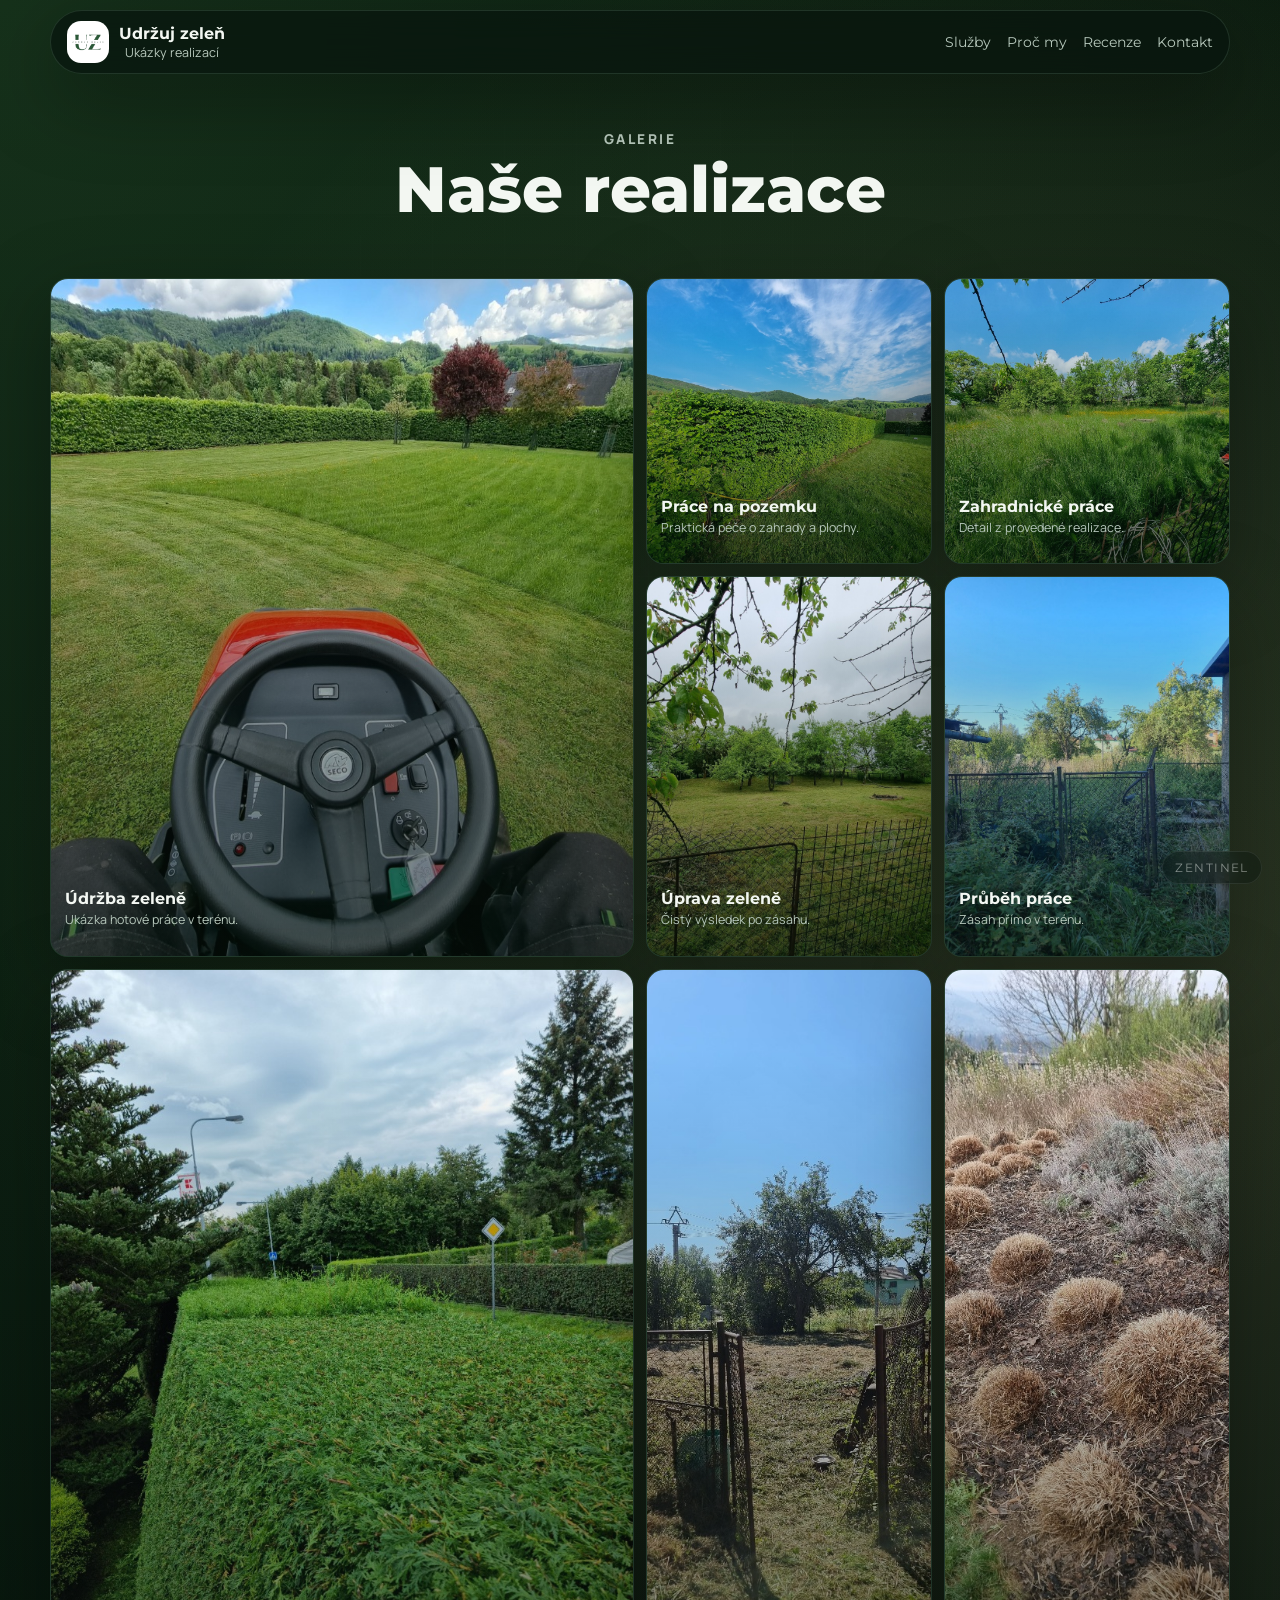
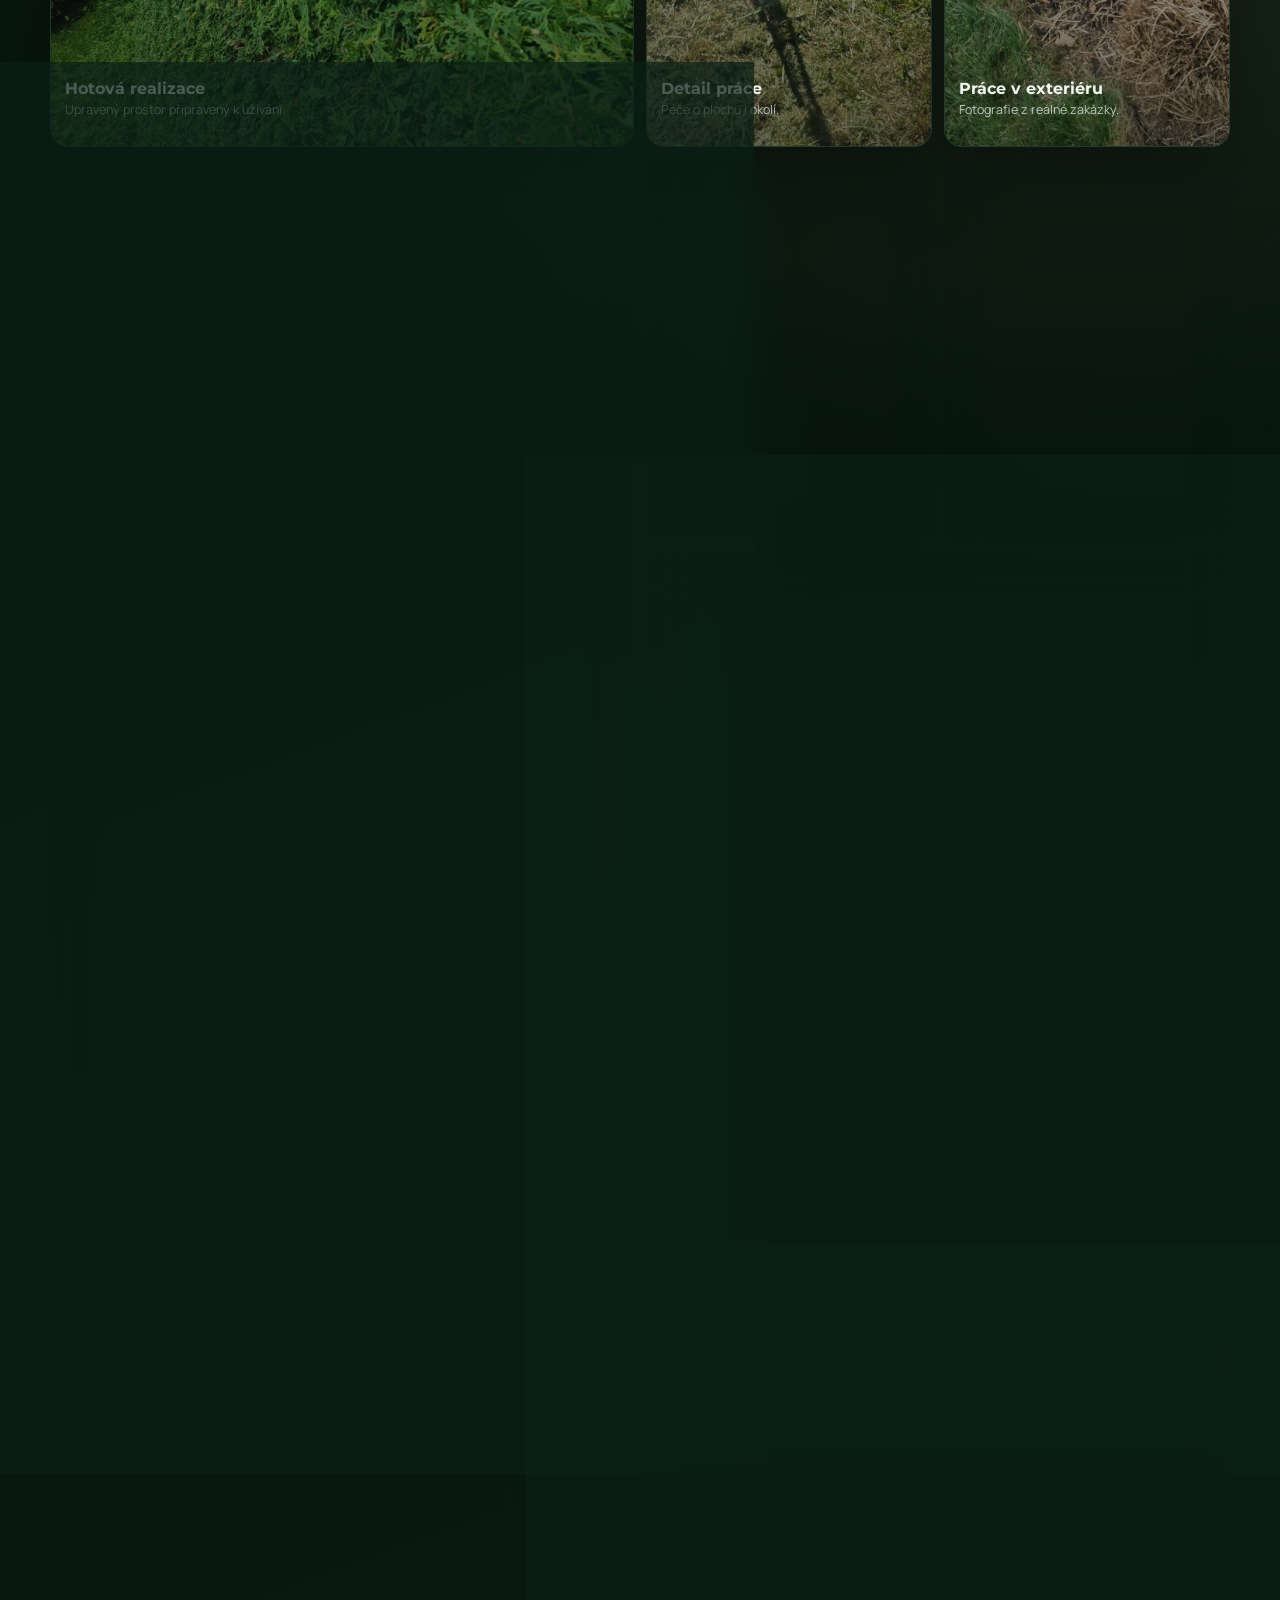
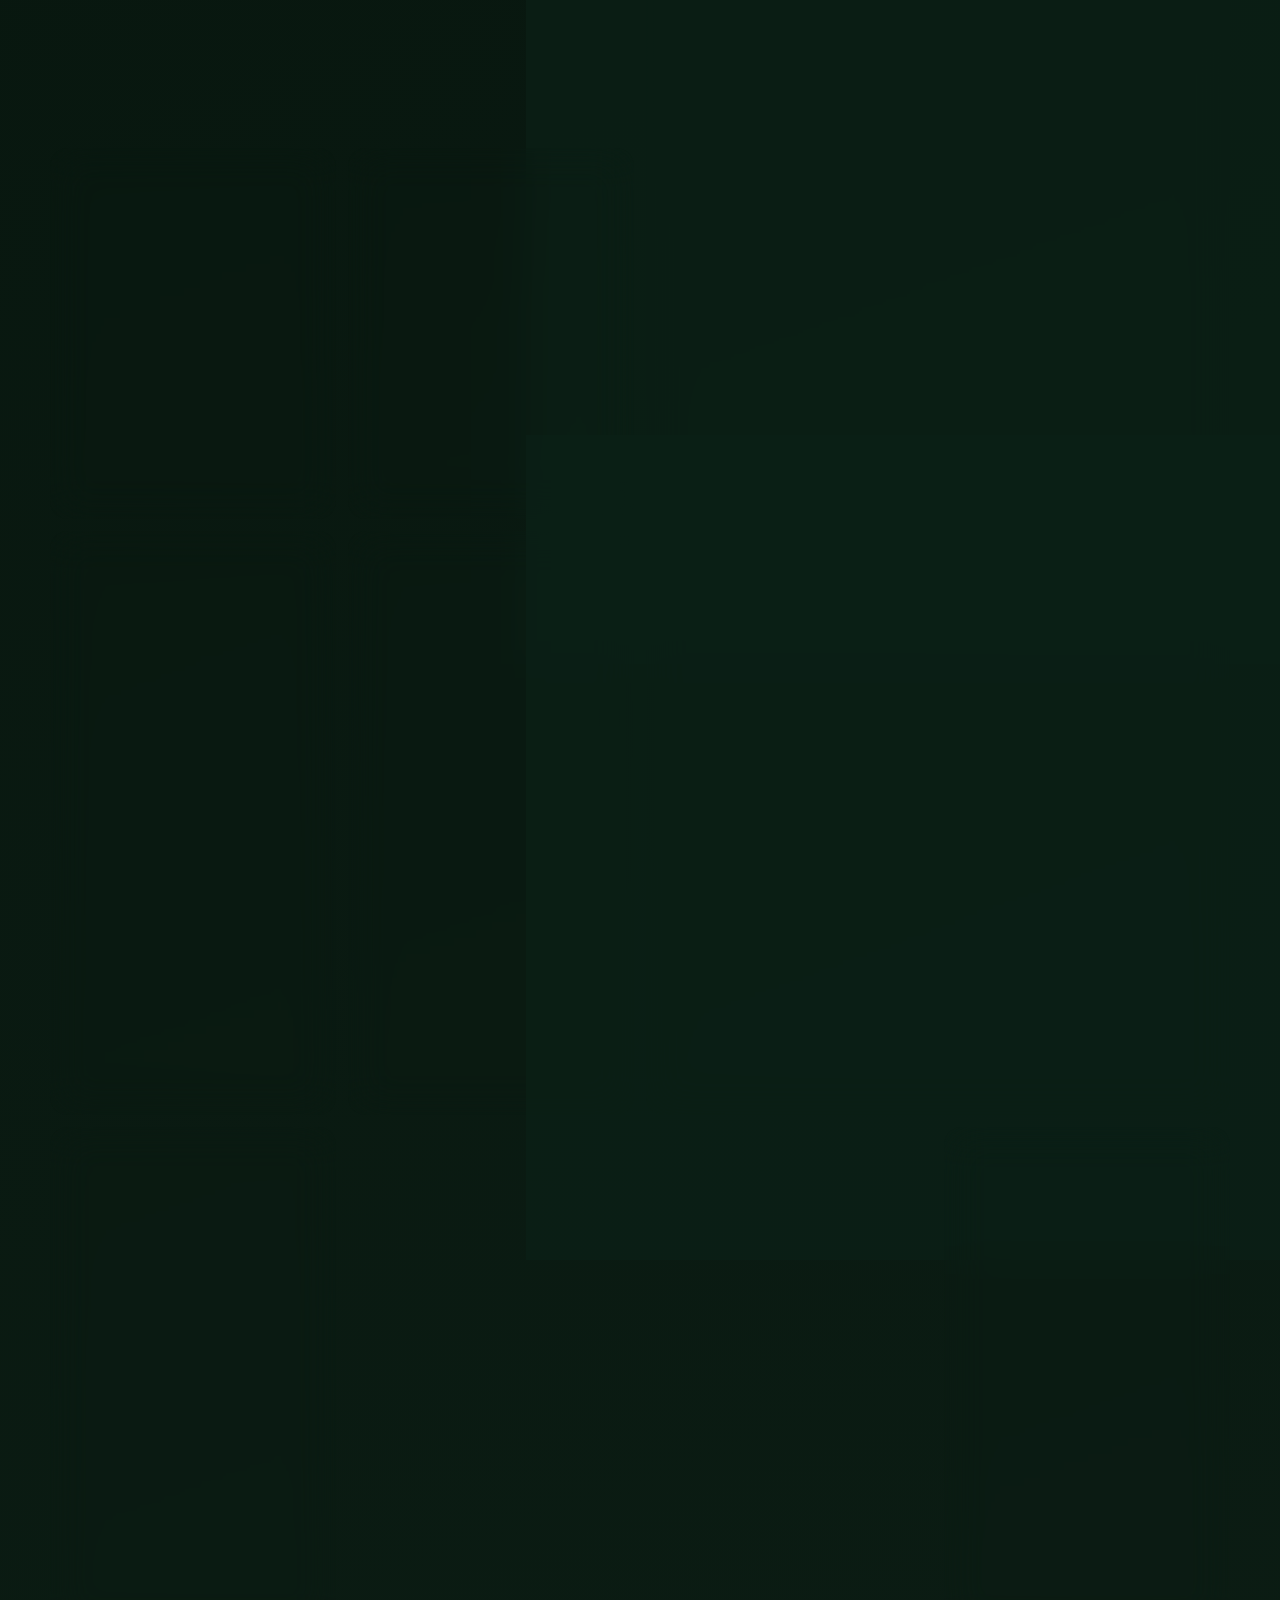
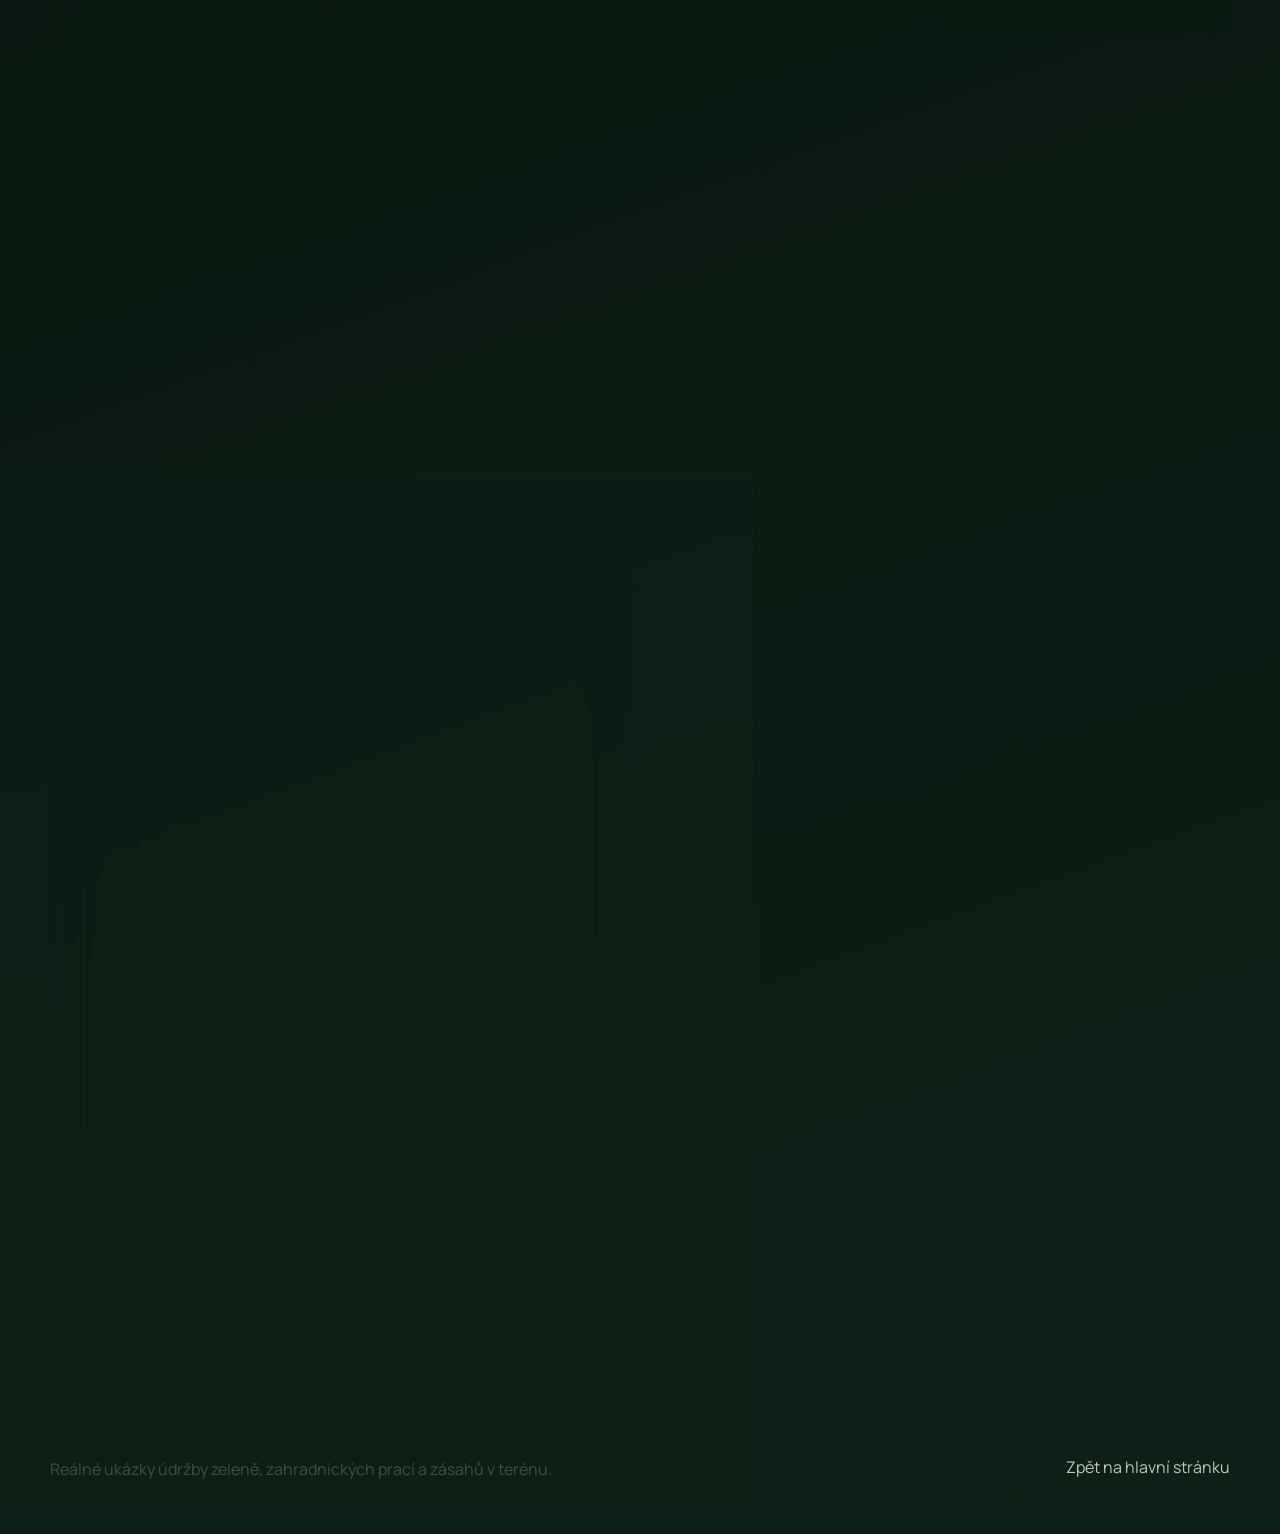
==== commit c41f1b5b: "Add files via upload" ====
--- a/galerie.html
+++ b/galerie.html
@@ -236,7 +236,7 @@
     </footer>
   </div>
 
-  <a class="watermark" href="https://zentnel.cz" target="_blank" rel="noreferrer">Zentnel</a>
+  <a class="watermark" href="https://zentinel.cz/" target="_blank" rel="noreferrer">Zentinel</a>
 
   <script src="script.js"></script>
 </body>
--- a/styles.css
+++ b/styles.css
@@ -481,44 +481,109 @@
 
 .pricing-grid {
   display: grid;
-  grid-template-columns: repeat(4, 1fr);
-  gap: 18px;
-}
-
+  grid-template-columns: minmax(0, 1fr) minmax(320px, 0.72fr);
+  gap: 16px;
+  align-items: stretch;
+}
+
+.price-visual,
 .price-card {
-  padding: 24px 18px;
-  border-radius: var(--radius-lg);
+  position: relative;
+  overflow: hidden;
+  border: 1px solid var(--line);
+  border-radius: 22px;
+  background: var(--panel);
+  box-shadow: var(--shadow);
+  text-align: left;
+  transition: transform 240ms ease, border-color 240ms ease, box-shadow 240ms ease;
+}
+
+.price-visual {
+  display: grid;
+  min-height: 410px;
+}
+
+.price-visual img {
+  grid-area: 1 / 1;
+  width: 100%;
+  height: 100%;
+  object-fit: cover;
+  filter: brightness(0.68) saturate(0.98);
+}
+
+.price-visual::after {
+  content: "";
+  grid-area: 1 / 1;
   background:
-    linear-gradient(180deg, rgba(255, 255, 255, 0.03), rgba(255, 255, 255, 0.015)),
-    var(--panel);
-  border: 1px solid var(--line);
-  box-shadow: var(--shadow);
-  transition: transform 220ms ease, border-color 220ms ease, box-shadow 220ms ease;
+    linear-gradient(180deg, rgba(4, 13, 8, 0.08) 0%, rgba(4, 13, 8, 0.86) 100%),
+    linear-gradient(90deg, rgba(4, 13, 8, 0.42), transparent);
+}
+
+.price-visual div {
+  grid-area: 1 / 1;
+  align-self: end;
+  position: relative;
+  z-index: 1;
+  padding: clamp(22px, 3vw, 32px);
+}
+
+.price-visual h3 {
+  max-width: 520px;
+  font-size: clamp(1.25rem, 2vw, 1.75rem);
+  line-height: 1.15;
+}
+
+.price-list {
+  display: grid;
+  grid-template-columns: repeat(2, minmax(0, 1fr));
+  gap: 12px;
+}
+
+.price-card {
+  display: grid;
+  align-content: start;
+  gap: 10px;
+  min-height: 198px;
+  padding: 20px;
 }
 
 .price-card strong {
   display: block;
-  margin-top: 8px;
-  font-size: 1.5rem;
+  margin-top: auto;
+  font-size: clamp(1.35rem, 2vw, 1.9rem);
   font-family: "Montserrat", sans-serif;
   color: var(--green);
+  white-space: nowrap;
 }
 
 .price-card:hover {
-  transform: translateY(-8px);
-  border-color: rgba(103, 214, 125, 0.35);
-  box-shadow: 0 24px 60px rgba(21, 77, 34, 0.32);
+  transform: translateY(-5px);
+  border-color: rgba(103, 214, 125, 0.3);
+  box-shadow: 0 24px 58px rgba(10, 34, 20, 0.36);
 }
 
 .price-label {
   display: inline-flex;
+  justify-content: center;
   padding: 7px 12px;
-  margin-bottom: 16px;
-  border-radius: 999px;
+  margin-bottom: 0;
+  border-radius: 10px;
   background: rgba(103, 214, 125, 0.12);
   color: var(--green);
-  font-size: 0.8rem;
-  font-weight: 700;
+  font-family: "Montserrat", sans-serif;
+  font-size: 0.72rem;
+  font-weight: 900;
+  letter-spacing: 0.08em;
+  text-transform: uppercase;
+}
+
+.price-card::after {
+  content: "";
+  position: absolute;
+  inset: auto 18px 18px auto;
+  width: 34px;
+  height: 2px;
+  background: linear-gradient(90deg, transparent, rgba(103, 214, 125, 0.78));
 }
 
 .service-visual,
@@ -778,26 +843,38 @@
   overflow: hidden;
 }
 
+.testimonial-heading h2 {
+  white-space: nowrap;
+}
+
 .testimonial-shell {
   display: grid;
-  grid-template-columns: auto 1fr auto;
-  gap: 18px;
-  align-items: center;
+  grid-template-columns: minmax(0, 1fr) minmax(240px, 0.34fr);
+  gap: 16px;
+  align-items: stretch;
 }
 
 .testimonial-viewport {
   position: relative;
-  min-height: 320px;
+  min-height: 340px;
 }
 
 .testimonial-card {
   position: absolute;
   inset: 0;
-  padding: 34px;
-  border-radius: var(--radius-xl);
+  display: flex;
+  flex-direction: column;
+  justify-content: space-between;
+  padding: clamp(24px, 4vw, 42px);
+  border-radius: 24px;
   opacity: 0;
   transform: translateX(26px) scale(0.98);
   transition: opacity 320ms ease, transform 320ms ease;
+  text-align: left;
+  background:
+    radial-gradient(circle at 92% 12%, rgba(215, 194, 138, 0.16), transparent 30%),
+    linear-gradient(180deg, rgba(255, 255, 255, 0.065), rgba(255, 255, 255, 0.02)),
+    rgba(8, 25, 15, 0.7);
 }
 
 .testimonial-card.active {
@@ -806,10 +883,11 @@
 }
 
 .testimonial-card p {
-  font-size: clamp(1.1rem, 2vw, 1.45rem);
+  max-width: 860px;
+  font-size: clamp(1.05rem, 1.75vw, 1.42rem);
   color: var(--text);
-  line-height: 1.6;
-  margin-bottom: 22px;
+  line-height: 1.62;
+  margin-bottom: 24px;
 }
 
 .testimonial-stars {
@@ -819,34 +897,76 @@
   color: var(--gold);
 }
 
+.testimonial-panel {
+  display: grid;
+  align-content: space-between;
+  gap: 20px;
+  padding: 24px;
+  border-radius: 24px;
+  background:
+    linear-gradient(180deg, rgba(255, 255, 255, 0.065), rgba(255, 255, 255, 0.025)),
+    var(--panel);
+  border: 1px solid var(--line);
+  box-shadow: var(--shadow);
+  text-align: left;
+}
+
+.testimonial-score {
+  color: var(--green);
+  font-family: "Montserrat", sans-serif;
+  font-size: clamp(2.8rem, 5vw, 4.8rem);
+  font-weight: 900;
+  line-height: 0.95;
+}
+
+.testimonial-panel p {
+  color: var(--muted);
+  line-height: 1.6;
+}
+
+.testimonial-controls {
+  display: flex;
+  gap: 10px;
+}
+
 .carousel-button {
-  width: 56px;
-  height: 56px;
+  width: 48px;
+  height: 48px;
   border-radius: 50%;
   border: 1px solid var(--line);
-  background: rgba(255, 255, 255, 0.05);
+  background: rgba(255, 255, 255, 0.07);
   color: var(--text);
-  font-size: 1.45rem;
+  font-size: 1.15rem;
   cursor: pointer;
+  transition: transform 180ms ease, background 180ms ease, border-color 180ms ease;
+}
+
+.carousel-button:hover,
+.carousel-button:focus-visible {
+  transform: translateY(-2px);
+  background: rgba(103, 214, 125, 0.12);
+  border-color: rgba(103, 214, 125, 0.35);
 }
 
 .carousel-dots {
   display: flex;
-  gap: 10px;
+  gap: 8px;
   justify-content: center;
-  margin-top: 26px;
+  margin-top: 18px;
 }
 
 .carousel-dots button {
-  width: 12px;
-  height: 12px;
-  border-radius: 50%;
+  width: 26px;
+  height: 4px;
+  border-radius: 999px;
   border: 0;
   background: rgba(255, 255, 255, 0.25);
   cursor: pointer;
+  transition: width 180ms ease, background 180ms ease;
 }
 
 .carousel-dots button.active {
+  width: 42px;
   background: var(--green);
 }
 
@@ -1165,6 +1285,18 @@
     grid-template-columns: 1fr;
   }
 
+  .pricing-grid {
+    grid-template-columns: 1fr;
+  }
+
+  .price-visual {
+    min-height: 320px;
+  }
+
+  .price-list {
+    grid-template-columns: repeat(2, minmax(0, 1fr));
+  }
+
   .service-grid {
     gap: 10px;
   }
@@ -1206,8 +1338,13 @@
     grid-template-columns: 1fr;
   }
 
-  .carousel-button {
-    display: none;
+  .testimonial-panel {
+    grid-template-columns: 1fr auto;
+    align-items: end;
+  }
+
+  .testimonial-controls {
+    justify-content: flex-end;
   }
 
   .footer {
@@ -1265,6 +1402,20 @@
     white-space: normal;
   }
 
+  .testimonial-heading h2 {
+    white-space: normal;
+  }
+
+  .testimonial-card {
+    border-radius: 20px;
+  }
+
+  .testimonial-panel {
+    grid-template-columns: 1fr;
+    padding: 20px;
+    border-radius: 20px;
+  }
+
   .gallery-hero {
     padding: 70px 0 12px;
   }
@@ -1312,6 +1463,28 @@
     padding: 20px;
   }
 
+  .pricing-grid {
+    gap: 10px;
+  }
+
+  .price-list {
+    grid-template-columns: 1fr;
+    gap: 10px;
+  }
+
+  .price-visual {
+    min-height: 300px;
+    border-radius: 20px;
+  }
+
+  .price-card strong {
+    font-size: 1.55rem;
+  }
+
+  .price-label {
+    width: fit-content;
+  }
+
   .testimonial-viewport {
     min-height: 380px;
   }
@@ -1394,6 +1567,7 @@
   .service-card:hover,
   .service-visual:hover,
   .price-card:hover,
+  .price-visual:hover,
   .gallery-card:hover,
   .mosaic-card:hover,
   .feature-list article:hover,
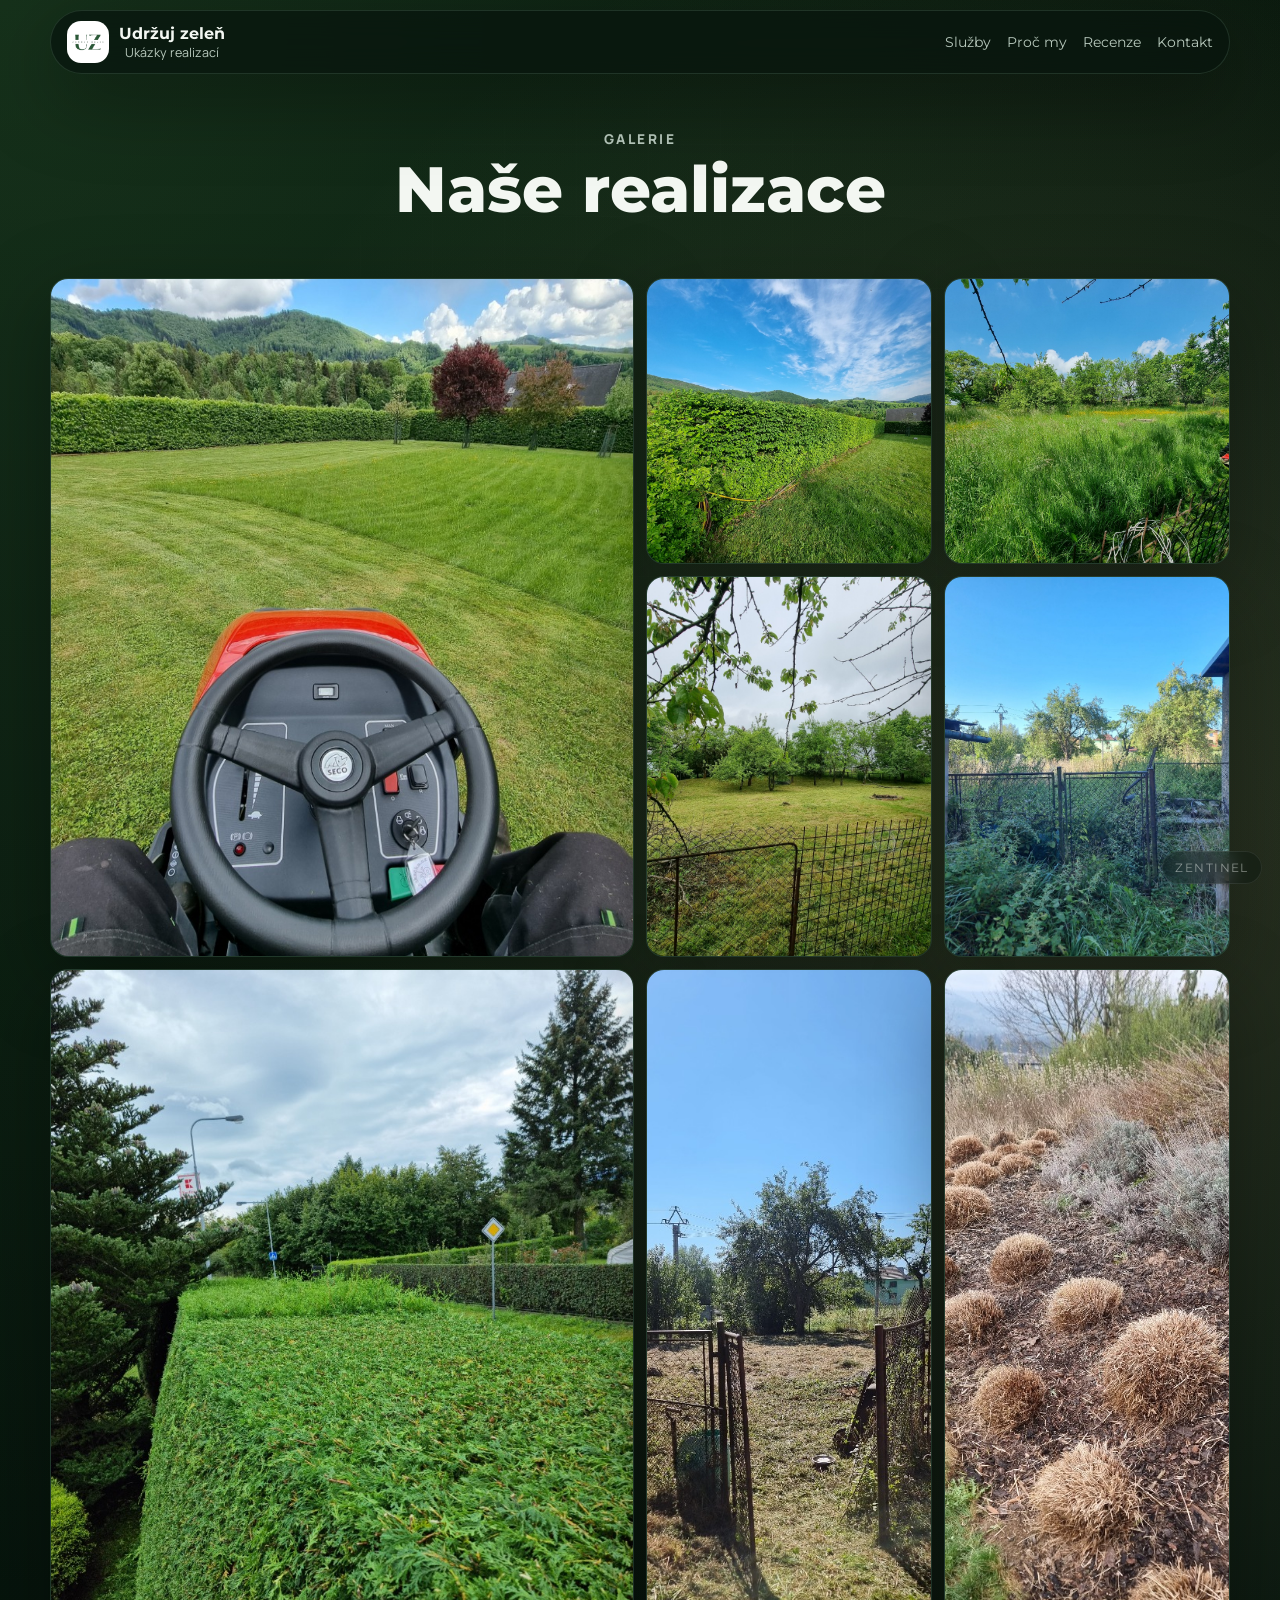
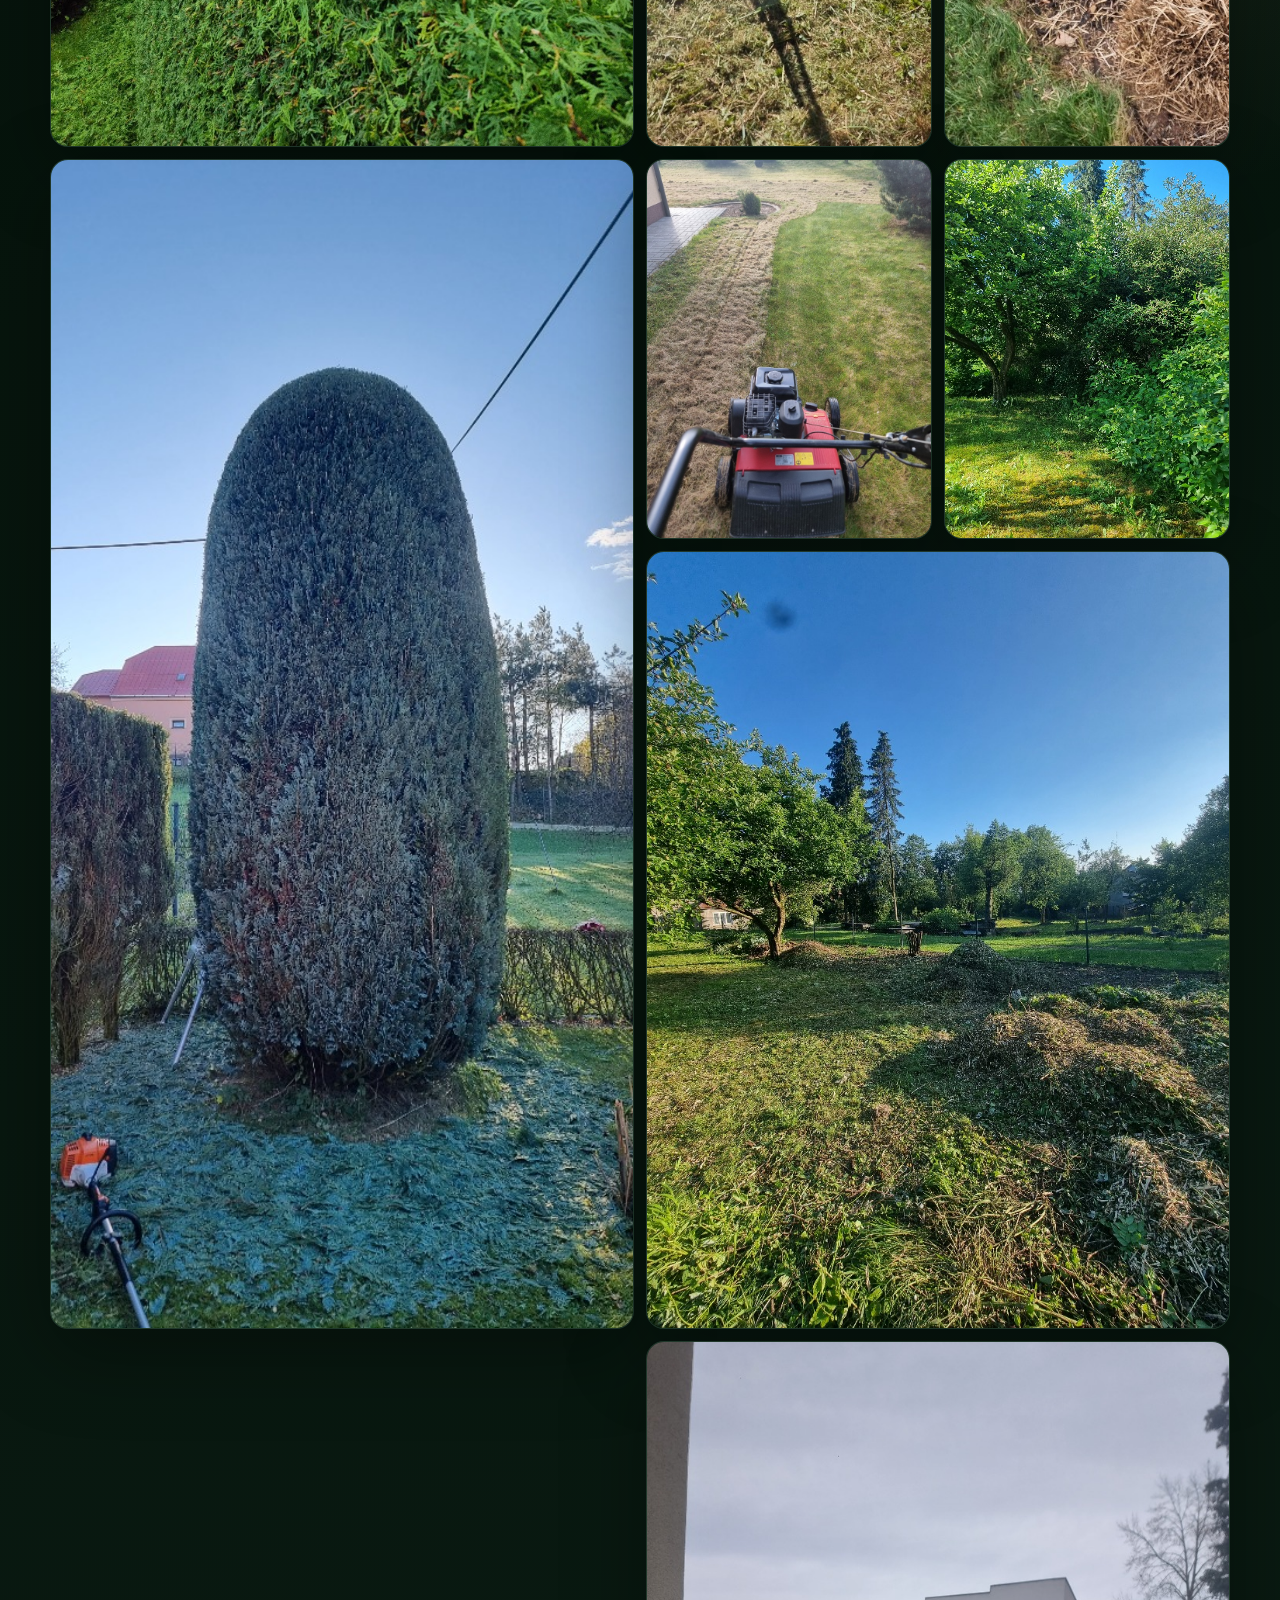
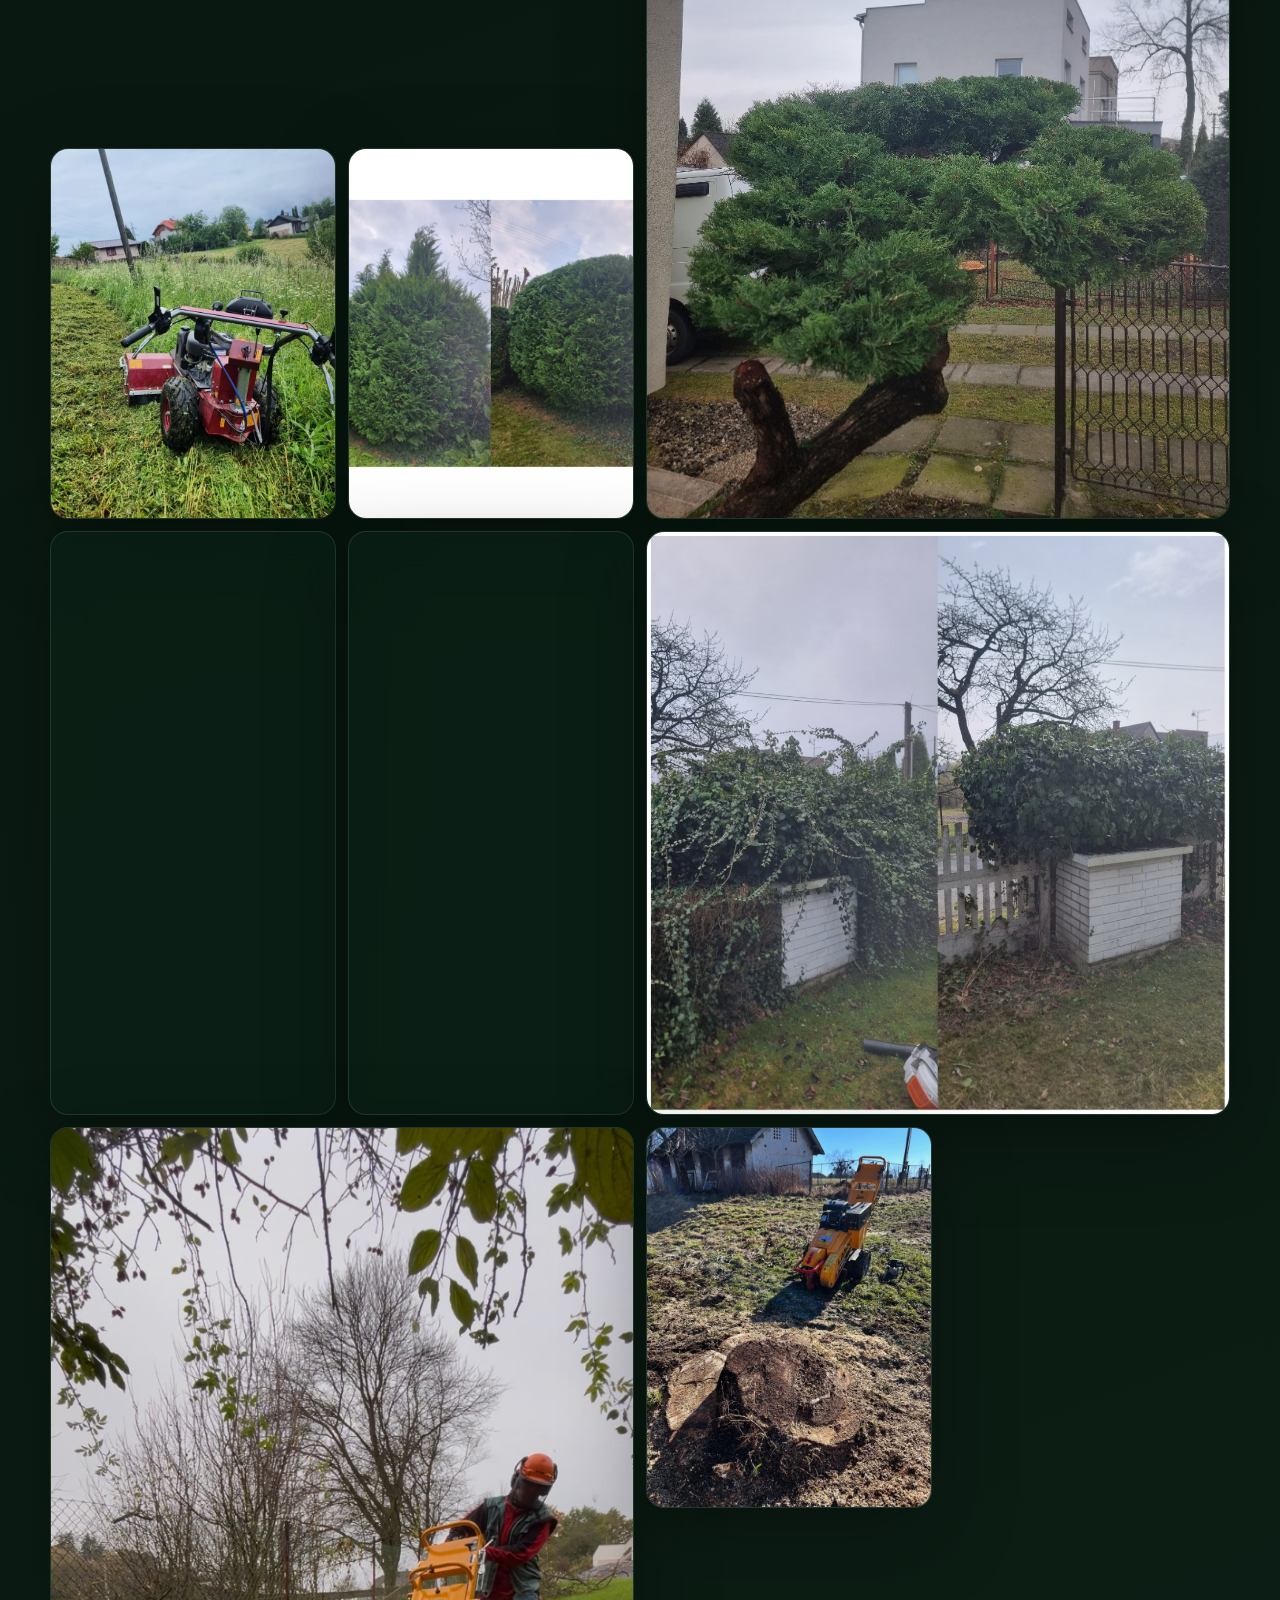
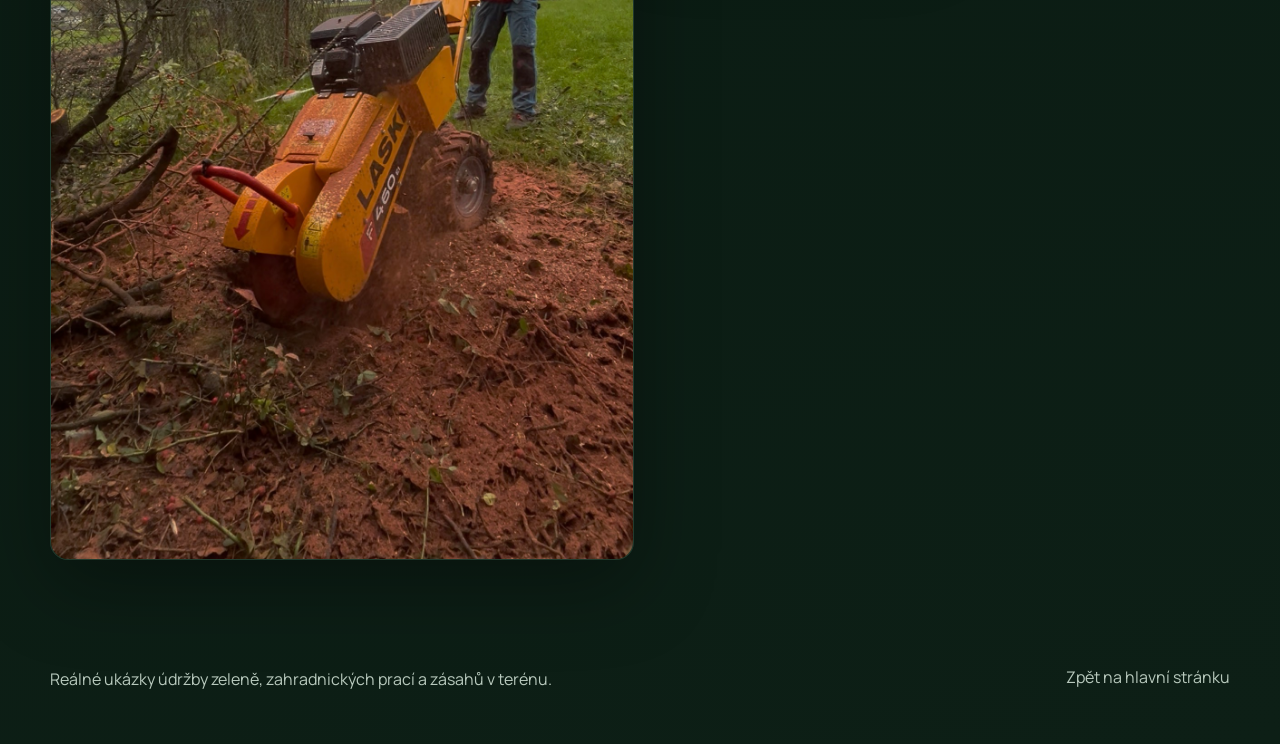
==== commit 2e2ddc01: "Add files via upload" ====
--- a/galerie.html
+++ b/galerie.html
@@ -1,4 +1,4 @@
-<!DOCTYPE html>
+﻿<!DOCTYPE html>
 <html lang="cs">
 <head>
   <meta charset="UTF-8">
@@ -6,7 +6,7 @@
   <title>Galerie | Udržuj zeleň</title>
   <meta
     name="description"
-    content="Galerie ukázek péče o zeleň, zakládání zahrad, sekání trávníků a rizikového kácení."
+    content="Galerie reálných ukázek údržby zeleně, košení trávy, mulčování, střihu živých plotů a zahradnických prací."
   >
   <link rel="preconnect" href="https://fonts.googleapis.com">
   <link rel="preconnect" href="https://fonts.gstatic.com" crossorigin>
@@ -18,7 +18,7 @@
 </head>
 <body>
   <div class="site-shell">
-    <header class="topbar topbar-inner">
+    <header class="topbar">
       <a class="brand" href="index.html" aria-label="Udržuj zeleň domů">
         <span class="brand-mark">
           <img src="assets/logo.png" alt="Logo Udržuj zeleň">
@@ -47,185 +47,69 @@
       <section class="section mosaic-grid">
         <article class="mosaic-card mosaic-large reveal">
           <img loading="lazy" decoding="async" src="Foto/2/2.jpg" alt="Realizace údržby zeleně">
-          <div>
-            <h3>Údržba zeleně</h3>
-            <p>Ukázka hotové práce v terénu.</p>
-          </div>
         </article>
         <article class="mosaic-card reveal">
           <img loading="lazy" decoding="async" src="Foto/2/20220523_182030.jpg" alt="Realizace údržby pozemku">
-          <div>
-            <h3>Práce na pozemku</h3>
-            <p>Praktická péče o zahrady a plochy.</p>
-          </div>
         </article>
         <article class="mosaic-card reveal">
           <img loading="lazy" decoding="async" src="Foto/2/20220602_124512.jpg" alt="Ukázka zahradnických prací">
-          <div>
-            <h3>Zahradnické práce</h3>
-            <p>Detail z provedené realizace.</p>
-          </div>
         </article>
         <article class="mosaic-card reveal">
           <img loading="lazy" decoding="async" src="Foto/2/20220604_110507.jpg" alt="Fotografie úpravy zeleně">
-          <div>
-            <h3>Úprava zeleně</h3>
-            <p>Čistý výsledek po zásahu.</p>
-          </div>
         </article>
         <article class="mosaic-card mosaic-wide reveal">
           <img loading="lazy" decoding="async" src="Foto/2/20220916_101045.jpg" alt="Hotová realizace na zahradě">
-          <div>
-            <h3>Hotová realizace</h3>
-            <p>Upravený prostor připravený k užívání.</p>
-          </div>
         </article>
         <article class="mosaic-card reveal">
           <img loading="lazy" decoding="async" src="Foto/2/20230906_081954.jpg" alt="Průběh údržby zeleně">
-          <div>
-            <h3>Průběh práce</h3>
-            <p>Zásah přímo v terénu.</p>
-          </div>
         </article>
         <article class="mosaic-card reveal">
           <img loading="lazy" decoding="async" src="Foto/2/20230906_122435.jpg" alt="Detail práce na pozemku">
-          <div>
-            <h3>Detail práce</h3>
-            <p>Péče o plochu i okolí.</p>
-          </div>
         </article>
         <article class="mosaic-card mosaic-large reveal">
           <img loading="lazy" decoding="async" src="Foto/2/20231107_082844.jpg" alt="Realizace údržby zahrady">
-          <div>
-            <h3>Údržba zahrady</h3>
-            <p>Pravidelná i jednorázová péče.</p>
-          </div>
         </article>
         <article class="mosaic-card reveal">
           <img loading="lazy" decoding="async" src="Foto/2/20240319_105534.jpg" alt="Ukázka práce v exteriéru">
-          <div>
-            <h3>Práce v exteriéru</h3>
-            <p>Fotografie z reálné zakázky.</p>
-          </div>
         </article>
         <article class="mosaic-card reveal">
           <img loading="lazy" decoding="async" src="Foto/2/20240411_085045.jpg" alt="Péče o zeleň u objektu">
-          <div>
-            <h3>Péče o zeleň</h3>
-            <p>Udržovaný vzhled okolí objektu.</p>
-          </div>
         </article>
         <article class="mosaic-card reveal">
           <img loading="lazy" decoding="async" src="Foto/2/20240528_081650.jpg" alt="Úprava pozemku po práci">
-          <div>
-            <h3>Úprava pozemku</h3>
-            <p>Pořádek a čistý finální dojem.</p>
-          </div>
         </article>
         <article class="mosaic-card mosaic-wide reveal">
           <img loading="lazy" decoding="async" src="Foto/2/20240605_184739.jpg" alt="Zahradnická realizace">
-          <div>
-            <h3>Zahradnická realizace</h3>
-            <p>Výsledek po dokončení údržby.</p>
-          </div>
         </article>
         <article class="mosaic-card reveal">
           <img loading="lazy" decoding="async" src="Foto/2/20240719_073822.jpg" alt="Realizace péče o zahradu">
-          <div>
-            <h3>Péče o zahradu</h3>
-            <p>Ukázka práce ze sezony.</p>
-          </div>
         </article>
         <article class="mosaic-card reveal">
           <img loading="lazy" decoding="async" src="Foto/2/20240726_133911.jpg" alt="Hotová údržba pozemku">
-          <div>
-            <h3>Hotová údržba</h3>
-            <p>Reálný výsledek pro zákazníka.</p>
-          </div>
         </article>
         <article class="mosaic-card mosaic-large reveal">
           <img loading="lazy" decoding="async" src="Foto/2/20250314_083326.jpg" alt="Práce na zeleni před sezonou">
-          <div>
-            <h3>Příprava zeleně</h3>
-            <p>Sezonní zásah a úprava prostoru.</p>
-          </div>
         </article>
         <article class="mosaic-card reveal">
           <img loading="lazy" decoding="async" src="Foto/2/5.jpg" alt="Ukázka dokončené práce">
-          <div>
-            <h3>Dokončená práce</h3>
-            <p>Fotografie z realizace.</p>
-          </div>
         </article>
         <article class="mosaic-card reveal">
           <img loading="lazy" decoding="async" src="Foto/2/PhotoCollage_1743667699282.jpg" alt="Koláž realizací údržby zeleně">
-          <div>
-            <h3>Koláž realizací</h3>
-            <p>Více ukázek v jednom náhledu.</p>
-          </div>
         </article>
         <article class="mosaic-card reveal">
           <img loading="lazy" decoding="async" src="Foto/2/PhotoCollage_1743667752389.jpg" alt="Koláž zahradnických prací">
-          <div>
-            <h3>Zahradnické ukázky</h3>
-            <p>Přehled provedených prací.</p>
-          </div>
         </article>
         <article class="mosaic-card reveal">
           <img loading="lazy" decoding="async" src="Foto/2/PhotoCollage_1743667902306.jpg" alt="Koláž údržby pozemků">
-          <div>
-            <h3>Údržba pozemků</h3>
-            <p>Výběr prací z různých zakázek.</p>
-          </div>
         </article>
         <article class="mosaic-card mosaic-wide reveal">
           <img loading="lazy" decoding="async" src="Foto/2/PhotoCollage_1743667977702.jpg" alt="Koláž hotových realizací">
-          <div>
-            <h3>Hotové realizace</h3>
-            <p>Výběr výsledků z praxe.</p>
-          </div>
-        </article>
-        <article class="mosaic-card reveal">
-          <img loading="lazy" decoding="async" src="Foto/1/IMG_2337.jpeg" alt="Ukázka realizace ze složky jedna">
-          <div>
-            <h3>Terénní práce</h3>
-            <p>Další reálná ukázka z provedené zakázky.</p>
-          </div>
         </article>
         <article class="mosaic-card mosaic-large reveal">
           <img loading="lazy" decoding="async" src="Foto/1/IMG_3871.jpeg" alt="Fotografie údržby zeleně">
-          <div>
-            <h3>Údržba v terénu</h3>
-            <p>Práce na pozemku zachycená přímo při realizaci.</p>
-          </div>
         </article>
         <article class="mosaic-card reveal">
-          <img loading="lazy" decoding="async" src="Foto/1/IMG_4297.jpeg" alt="Detail zahradnické realizace">
-          <div>
-            <h3>Detail realizace</h3>
-            <p>Ukázka pečlivě provedené práce.</p>
-          </div>
-        </article>
-        <article class="mosaic-card reveal">
-          <img loading="lazy" decoding="async" src="Foto/1/IMG_4336.jpeg" alt="Práce na zeleni a pozemku">
-          <div>
-            <h3>Péče o zeleň</h3>
-            <p>Fotografie z reálného zásahu v exteriéru.</p>
-          </div>
-        </article>
-        <article class="mosaic-card mosaic-wide reveal">
-          <img loading="lazy" decoding="async" src="Foto/1/IMG_4413.jpeg" alt="Hotová realizace údržby zeleně">
-          <div>
-            <h3>Výsledek práce</h3>
-            <p>Hotová úprava prostoru připravená k používání.</p>
-          </div>
-        </article>
-        <article class="mosaic-card reveal">
-          <img loading="lazy" decoding="async" src="Foto/1/IMG_5093.jpeg" alt="Ukázka práce na zahradě">
-          <div>
-            <h3>Zahradní práce</h3>
-            <p>Další pohled na provedenou realizaci.</p>
-          </div>
+          <img loading="lazy" decoding="async" src="Foto/1/FD36A5B7-8169-4F36-98C7-6EBFFDD66B26.jpeg" alt="Ukázka údržby zeleně">
         </article>
       </section>
     </main>
@@ -241,3 +125,4 @@
   <script src="script.js"></script>
 </body>
 </html>
+
--- a/styles.css
+++ b/styles.css
@@ -118,10 +118,6 @@
   z-index: 200;
 }
 
-.topbar-inner {
-  top: 10px;
-}
-
 .brand {
   display: inline-flex;
   align-items: center;
@@ -203,24 +199,43 @@
 }
 
 .button-topbar {
+  position: relative;
+  overflow: hidden;
   padding: 10px 16px;
   font-family: "Manrope", sans-serif;
   font-size: 0.78rem;
   letter-spacing: 0.08em;
   text-transform: uppercase;
-  background: linear-gradient(135deg, rgba(215, 194, 138, 0.98) 0%, rgba(103, 214, 125, 0.96) 100%);
-  background-size: 200% 200%;
+  background:
+    linear-gradient(135deg, rgba(103, 214, 125, 0.98) 0%, rgba(47, 182, 84, 0.96) 100%);
   color: #071109;
-  border: 1px solid rgba(255, 255, 255, 0.26);
-  box-shadow: 0 14px 32px rgba(103, 214, 125, 0.18);
+  border: 1px solid rgba(103, 214, 125, 0.52);
+  box-shadow: 0 14px 32px rgba(47, 182, 84, 0.24);
   backdrop-filter: blur(12px);
-  animation: topbarGradient 6s ease infinite;
+}
+
+.button-topbar::after {
+  content: "";
+  position: absolute;
+  inset: -40% auto -40% -70%;
+  width: 60%;
+  background: linear-gradient(90deg, transparent, rgba(255, 255, 255, 0.38), transparent);
+  transform: skewX(-18deg);
+  transition: left 520ms ease;
+  pointer-events: none;
 }
 
 .button-topbar:hover,
 .button-topbar:focus-visible {
-  background: linear-gradient(135deg, rgba(215, 194, 138, 0.98) 0%, rgba(103, 214, 125, 0.96) 100%);
-  box-shadow: 0 18px 42px rgba(215, 194, 138, 0.22);
+  background:
+    linear-gradient(135deg, rgba(114, 231, 134, 1) 0%, rgba(47, 182, 84, 1) 100%);
+  border-color: rgba(103, 214, 125, 0.76);
+  box-shadow: 0 18px 42px rgba(47, 182, 84, 0.34);
+}
+
+.button-topbar:hover::after,
+.button-topbar:focus-visible::after {
+  left: 120%;
 }
 
 .button-ghost {
@@ -291,16 +306,13 @@
 }
 
 .hero-copy {
-  max-width: 560px;
+  width: min(100%, 520px);
   text-align: left;
   margin-right: 0;
 }
 
-.hero-copy .lead {
-  max-width: 520px;
-  font-size: 0.98rem;
-  line-height: 1.58;
-  margin-bottom: 16px;
+.hero-copy .eyebrow {
+  text-align: center;
 }
 
 .hero-copy h1 {
@@ -310,15 +322,21 @@
 }
 
 .hero-copy h2 {
-  max-width: 520px;
-  font-size: clamp(1.18rem, 1.45vw, 1.55rem);
+  font-size: clamp(1rem, 1.15vw, 1.25rem);
   line-height: 1.22;
   margin-bottom: 14px;
 }
 
 .hero-copy .hero-actions {
+  display: grid;
+  grid-template-columns: repeat(2, minmax(0, 1fr));
   justify-content: flex-start;
+  width: 100%;
   margin-bottom: 18px;
+}
+
+.hero-copy .hero-actions .button {
+  width: 100%;
 }
 
 .hero-visual {
@@ -379,20 +397,17 @@
   margin-bottom: 14px;
 }
 
-.lead,
 .section-heading p,
 .service-card p,
 .feature-list p,
 .testimonial-card p,
 .contact-panel p,
-.mosaic-card p,
 .footer p {
   color: var(--muted);
   line-height: 1.7;
 }
 
-.gallery-page .section-heading p,
-.gallery-page .mosaic-card p {
+.gallery-page .section-heading p {
   white-space: nowrap;
   overflow: hidden;
   text-overflow: ellipsis;
@@ -415,7 +430,6 @@
 .hero-metrics article,
 .service-card,
 .testimonial-card,
-.contact-card,
 .mosaic-card,
 .gallery-card {
   background: var(--panel);
@@ -481,13 +495,13 @@
 
 .pricing-grid {
   display: grid;
-  grid-template-columns: minmax(0, 1fr) minmax(320px, 0.72fr);
-  gap: 16px;
+  grid-template-columns: minmax(0, 1fr) minmax(290px, 0.62fr);
+  gap: 14px;
   align-items: stretch;
 }
 
 .price-visual,
-.price-card {
+.price-table {
   position: relative;
   overflow: hidden;
   border: 1px solid var(--line);
@@ -500,7 +514,7 @@
 
 .price-visual {
   display: grid;
-  min-height: 410px;
+  min-height: 360px;
 }
 
 .price-visual img {
@@ -524,66 +538,90 @@
   align-self: end;
   position: relative;
   z-index: 1;
-  padding: clamp(22px, 3vw, 32px);
-}
-
-.price-visual h3 {
-  max-width: 520px;
-  font-size: clamp(1.25rem, 2vw, 1.75rem);
-  line-height: 1.15;
-}
-
-.price-list {
-  display: grid;
-  grid-template-columns: repeat(2, minmax(0, 1fr));
-  gap: 12px;
-}
-
-.price-card {
-  display: grid;
-  align-content: start;
-  gap: 10px;
-  min-height: 198px;
-  padding: 20px;
-}
-
-.price-card strong {
-  display: block;
-  margin-top: auto;
-  font-size: clamp(1.35rem, 2vw, 1.9rem);
+  padding: clamp(18px, 2.4vw, 26px);
+}
+
+.price-visual p {
+  max-width: 470px;
+  margin: 0;
+  color: rgba(243, 247, 242, 0.88);
+  font-size: clamp(0.9rem, 1.05vw, 1rem);
+  line-height: 1.55;
+}
+
+.price-visual p strong {
+  color: var(--green);
+  font-family: "Montserrat", sans-serif;
+  letter-spacing: 0.04em;
+}
+
+.price-table {
+  display: grid;
+  gap: 0;
+  align-self: stretch;
+  padding: 10px;
+}
+
+.price-row {
+  display: grid;
+  grid-template-columns: minmax(0, 1fr) max-content;
+  gap: 18px;
+  align-items: center;
+  min-height: 58px;
+  padding: 13px 14px;
+  border-radius: 15px;
+  color: var(--text);
+  transition: transform 180ms ease, background 180ms ease, box-shadow 180ms ease;
+}
+
+.price-row + .price-row {
+  border-top: 1px solid rgba(255, 255, 255, 0.07);
+}
+
+.price-row span {
+  position: relative;
+  padding-left: 18px;
+  font-weight: 750;
+}
+
+.price-row span::before {
+  content: "";
+  position: absolute;
+  left: 0;
+  top: 0.65em;
+  width: 7px;
+  height: 7px;
+  border-radius: 50%;
+  background: var(--green);
+  box-shadow: 0 0 18px rgba(103, 214, 125, 0.5);
+}
+
+.price-row strong {
+  font-size: clamp(1rem, 1.35vw, 1.26rem);
   font-family: "Montserrat", sans-serif;
   color: var(--green);
   white-space: nowrap;
 }
 
-.price-card:hover {
-  transform: translateY(-5px);
-  border-color: rgba(103, 214, 125, 0.3);
-  box-shadow: 0 24px 58px rgba(10, 34, 20, 0.36);
+.price-row:hover {
+  transform: translateX(4px);
+  background: rgba(103, 214, 125, 0.09);
+  box-shadow: inset 3px 0 0 var(--green);
 }
 
 .price-label {
   display: inline-flex;
   justify-content: center;
-  padding: 7px 12px;
+  padding: 5px 9px;
   margin-bottom: 0;
-  border-radius: 10px;
+  border-radius: 9px;
   background: rgba(103, 214, 125, 0.12);
   color: var(--green);
   font-family: "Montserrat", sans-serif;
-  font-size: 0.72rem;
+  font-size: 0.64rem;
   font-weight: 900;
   letter-spacing: 0.08em;
   text-transform: uppercase;
-}
-
-.price-card::after {
-  content: "";
-  position: absolute;
-  inset: auto 18px 18px auto;
-  width: 34px;
-  height: 2px;
-  background: linear-gradient(90deg, transparent, rgba(103, 214, 125, 0.78));
 }
 
 .service-visual,
@@ -666,21 +704,6 @@
   text-transform: uppercase;
 }
 
-.service-number {
-  display: inline-flex;
-  justify-content: center;
-  padding: 7px 12px;
-  color: rgba(243, 247, 242, 0.84);
-  background: rgba(255, 255, 255, 0.055);
-  border: 1px solid rgba(255, 255, 255, 0.08);
-  border-radius: 10px;
-  font-family: "Montserrat", sans-serif;
-  font-size: 0.72rem;
-  font-weight: 900;
-  letter-spacing: 0.08em;
-  text-transform: uppercase;
-}
-
 .service-card::after {
   content: "";
   position: absolute;
@@ -800,24 +823,6 @@
   transition: transform 350ms ease, filter 350ms ease;
 }
 
-.gallery-card span {
-  display: block;
-  padding: 18px 20px 22px;
-  font-weight: 700;
-  position: relative;
-  z-index: 1;
-}
-
-.gallery-card::after,
-.mosaic-card::after {
-  content: "";
-  position: absolute;
-  inset: 0;
-  background: linear-gradient(180deg, transparent 10%, rgba(7, 20, 13, 0.7) 100%);
-  opacity: 0.8;
-  transition: opacity 260ms ease;
-}
-
 .gallery-card:hover,
 .mosaic-card:hover {
   transform: translateY(-10px);
@@ -828,11 +833,6 @@
 .mosaic-card:hover img {
   transform: scale(1.08);
   filter: saturate(1.08);
-}
-
-.gallery-card:hover::after,
-.mosaic-card:hover::after {
-  opacity: 0.45;
 }
 
 .gallery-cta {
@@ -972,29 +972,171 @@
 
 .contact-panel {
   display: grid;
-  grid-template-columns: 1.2fr 0.8fr;
-  gap: 24px;
-  padding: 28px;
+  grid-template-columns: minmax(0, 1.05fr) minmax(360px, 0.82fr);
+  gap: clamp(22px, 4vw, 48px);
+  align-items: center;
+  padding: clamp(24px, 4vw, 44px);
   border-radius: 32px;
   background:
-    radial-gradient(circle at top right, rgba(103, 214, 125, 0.18), transparent 24%),
+    radial-gradient(circle at top right, rgba(103, 214, 125, 0.2), transparent 25%),
+    linear-gradient(135deg, rgba(255, 255, 255, 0.055), rgba(255, 255, 255, 0.015)),
     rgba(255, 255, 255, 0.03);
   border: 1px solid var(--line);
+  box-shadow: var(--shadow);
+}
+
+.contact-copy {
+  display: grid;
+  justify-items: center;
+  gap: 14px;
+  text-align: center;
+}
+
+.contact-copy h2 {
+  max-width: 640px;
+  font-size: clamp(2.25rem, 4.3vw, 4.2rem);
+  line-height: 0.98;
+}
+
+.contact-copy p:last-child {
+  max-width: 590px;
+  margin: 0;
+  color: var(--muted);
+  line-height: 1.55;
 }
 
 .contact-card {
   display: grid;
-  gap: 14px;
-  align-content: start;
-  padding: 24px;
-  border-radius: 26px;
-}
-
-.contact-card a:first-child,
-.contact-card a:nth-child(2) {
-  font-size: 1.2rem;
-  font-weight: 700;
+  gap: 10px;
+  padding: 16px;
+  border: 1px solid rgba(103, 214, 125, 0.16);
+  border-radius: 24px;
+  background: rgba(4, 13, 8, 0.44);
+  backdrop-filter: blur(18px);
+  box-shadow: 0 22px 54px rgba(0, 0, 0, 0.22);
+}
+
+.contact-lines {
+  display: grid;
+  gap: 8px;
+}
+
+.contact-lines a,
+.social-link {
+  color: var(--text);
+  text-decoration: none;
+  transition: transform 180ms ease, border-color 180ms ease, background 180ms ease, color 180ms ease, box-shadow 180ms ease;
+}
+
+.contact-lines a {
+  display: grid;
+  gap: 4px;
+  min-height: 72px;
+  place-items: center;
+  padding: 12px 14px;
+  border: 1px solid rgba(103, 214, 125, 0.18);
+  border-radius: 16px;
+  background: rgba(103, 214, 125, 0.07);
+  text-align: center;
+  font-size: clamp(1rem, 1.3vw, 1.15rem);
+  font-weight: 800;
   overflow-wrap: anywhere;
+}
+
+.contact-lines span {
+  color: var(--green);
+  font-family: "Montserrat", sans-serif;
+  font-size: 0.68rem;
+  font-weight: 900;
+  text-transform: uppercase;
+  letter-spacing: 0.08em;
+}
+
+.social-links {
+  display: grid;
+  grid-template-columns: repeat(2, minmax(0, 1fr));
+  gap: 8px;
+}
+
+.social-link {
+  display: flex;
+  align-items: center;
+  justify-content: center;
+  gap: 9px;
+  min-height: 52px;
+  padding: 10px 12px;
+  border: 1px solid rgba(103, 214, 125, 0.26);
+  border-radius: 15px;
+  background: linear-gradient(180deg, rgba(103, 214, 125, 0.14), rgba(103, 214, 125, 0.06));
+  color: var(--green);
+  font-family: "Montserrat", sans-serif;
+  font-size: 0.82rem;
+  font-weight: 900;
+}
+
+.social-link svg {
+  flex: 0 0 22px;
+  width: 22px;
+  height: 22px;
+  fill: none;
+  stroke: currentColor;
+  stroke-width: 1.9;
+  stroke-linecap: round;
+  stroke-linejoin: round;
+}
+
+.social-link:first-child svg {
+  fill: currentColor;
+  stroke: none;
+}
+
+.contact-lines a:hover,
+.contact-lines a:focus-visible,
+.social-link:hover,
+.social-link:focus-visible {
+  transform: translateY(-2px);
+  border-color: rgba(103, 214, 125, 0.58);
+  background:
+    linear-gradient(135deg, rgba(103, 214, 125, 0.18), rgba(103, 214, 125, 0.08)),
+    rgba(255, 255, 255, 0.04);
+  box-shadow: 0 14px 30px rgba(47, 182, 84, 0.16);
+  color: var(--green);
+}
+
+.social-link:hover,
+.social-link:focus-visible {
+  border-color: rgba(103, 214, 125, 0.82);
+  background: linear-gradient(135deg, var(--green) 0%, var(--green-strong) 100%);
+  color: #071109;
+  box-shadow:
+    0 16px 34px rgba(47, 182, 84, 0.34),
+    inset 0 1px 0 rgba(255, 255, 255, 0.22);
+}
+
+.contact-card .social-link:hover,
+.contact-card .social-link:focus-visible {
+  transform: translateY(-3px);
+  border-color: var(--green);
+  background: linear-gradient(135deg, var(--green) 0%, var(--green-strong) 100%);
+  color: #071109;
+  box-shadow: 0 18px 38px rgba(47, 182, 84, 0.4);
+}
+
+.contact-card > p {
+  margin: 6px 0 4px;
+  color: var(--muted);
+  font-size: 0.92rem;
+  text-align: center;
+}
+
+.contact-card .button {
+  width: 100%;
+  min-height: 50px;
+}
+
+.contact-card .button:hover,
+.contact-card .button:focus-visible {
+  color: #081109;
 }
 
 .footer {
@@ -1044,26 +1186,6 @@
   height: 100%;
   object-fit: cover;
   transition: transform 350ms ease, filter 350ms ease;
-}
-
-.mosaic-card div {
-  grid-area: 1 / 1;
-  align-self: end;
-  padding: 14px;
-  position: relative;
-  z-index: 1;
-  text-align: left;
-}
-
-.mosaic-card h3 {
-  margin-bottom: 4px;
-  font-size: 0.98rem;
-  line-height: 1.15;
-}
-
-.mosaic-card p {
-  font-size: 0.78rem;
-  line-height: 1.35;
 }
 
 .lightbox {
@@ -1157,18 +1279,6 @@
   transform: translateY(0);
 }
 
-@keyframes topbarGradient {
-  0% {
-    background-position: 0% 50%;
-  }
-  50% {
-    background-position: 100% 50%;
-  }
-  100% {
-    background-position: 0% 50%;
-  }
-}
-
 @media (max-width: 1080px) {
   .hero,
   .contact-panel,
@@ -1223,11 +1333,6 @@
     justify-content: center;
   }
 
-  .hero-copy .lead {
-    margin-left: auto;
-    margin-right: auto;
-  }
-
   .hero-visual {
     width: min(100%, 720px);
     min-height: 390px;
@@ -1260,6 +1365,10 @@
 }
 
 @media (max-width: 860px) {
+  section[id] {
+    scroll-margin-top: 168px;
+  }
+
   .topbar {
     position: fixed;
     top: 8px;
@@ -1270,6 +1379,7 @@
   }
 
   .nav {
+    order: 3;
     width: 100%;
     justify-content: center;
     flex-wrap: wrap;
@@ -1277,8 +1387,9 @@
   }
 
   .button-topbar {
-    width: 100%;
-    padding-block: 11px;
+    width: auto;
+    margin-left: auto;
+    padding: 10px 14px;
   }
 
   .gallery-grid {
@@ -1289,12 +1400,13 @@
     grid-template-columns: 1fr;
   }
 
+  .contact-panel {
+    grid-template-columns: 1fr;
+    align-items: start;
+  }
+
   .price-visual {
-    min-height: 320px;
-  }
-
-  .price-list {
-    grid-template-columns: repeat(2, minmax(0, 1fr));
+    min-height: 280px;
   }
 
   .service-grid {
@@ -1317,8 +1429,7 @@
     min-height: auto;
   }
 
-  .service-tag,
-  .service-number {
+  .service-tag {
     width: fit-content;
   }
 
@@ -1334,6 +1445,10 @@
     min-height: 210px;
   }
 
+  .mosaic-card:last-child {
+    grid-column: span 2;
+  }
+
   .testimonial-shell {
     grid-template-columns: 1fr;
   }
@@ -1353,6 +1468,10 @@
 }
 
 @media (max-width: 640px) {
+  section[id] {
+    scroll-margin-top: 150px;
+  }
+
   .section {
     padding: 68px 0;
   }
@@ -1360,7 +1479,7 @@
   .hero {
     min-height: calc(100vh + 76px);
     min-height: calc(100svh + 76px);
-    padding: 120px 16px 28px;
+    padding: 136px 16px 28px;
     border-radius: 0 0 28px 28px;
   }
 
@@ -1369,12 +1488,12 @@
     margin: 0 auto;
   }
 
+  .hero-copy .hero-actions {
+    grid-template-columns: 1fr;
+  }
+
   .hero-copy h2 {
     margin-bottom: 12px;
-  }
-
-  .hero-copy .lead {
-    font-size: 0.92rem;
   }
 
   .hero-visual {
@@ -1420,18 +1539,6 @@
     padding: 70px 0 12px;
   }
 
-  .mosaic-card div {
-    padding: 12px;
-  }
-
-  .mosaic-card h3 {
-    font-size: 0.9rem;
-  }
-
-  .mosaic-card p {
-    font-size: 0.72rem;
-  }
-
   .lightbox {
     padding: 70px 14px 24px;
   }
@@ -1458,27 +1565,33 @@
 
   .contact-panel,
   .testimonial-card,
-  .service-card,
-  .price-card {
-    padding: 20px;
+  .service-card {
+    padding: 16px;
   }
 
   .pricing-grid {
     gap: 10px;
   }
 
-  .price-list {
+  .price-visual {
+    min-height: 240px;
+    border-radius: 18px;
+  }
+
+  .price-table {
+    padding: 8px;
+    border-radius: 18px;
+  }
+
+  .price-row {
     grid-template-columns: 1fr;
-    gap: 10px;
-  }
-
-  .price-visual {
-    min-height: 300px;
-    border-radius: 20px;
-  }
-
-  .price-card strong {
-    font-size: 1.55rem;
+    gap: 6px;
+    min-height: auto;
+    padding: 12px;
+  }
+
+  .price-row strong {
+    font-size: 1.12rem;
   }
 
   .price-label {
@@ -1489,9 +1602,18 @@
     min-height: 380px;
   }
 
-  .contact-card a:first-child,
-  .contact-card a:nth-child(2) {
-    font-size: 1rem;
+  .contact-copy h2 {
+    font-size: 1.7rem;
+    line-height: 1.12;
+  }
+
+  .contact-card {
+    padding: 12px;
+    border-radius: 20px;
+  }
+
+  .social-links {
+    grid-template-columns: 1fr;
   }
 
   .watermark {
@@ -1516,6 +1638,11 @@
     gap: 8px;
   }
 
+  .button-topbar {
+    width: 100%;
+    margin-left: 0;
+  }
+
   .brand {
     width: auto;
     justify-content: flex-start;
@@ -1550,23 +1677,12 @@
     border-radius: 14px;
   }
 
-  .mosaic-card div {
-    padding: 10px;
-  }
-
-  .mosaic-card h3 {
-    font-size: 0.82rem;
-  }
-
-  .mosaic-card p {
-    display: none;
-  }
 }
 
 @media (hover: none), (pointer: coarse) {
   .service-card:hover,
   .service-visual:hover,
-  .price-card:hover,
+  .price-row:hover,
   .price-visual:hover,
   .gallery-card:hover,
   .mosaic-card:hover,
@@ -1577,9 +1693,6 @@
     filter: none;
   }
 
-  .button-topbar {
-    animation: none;
-  }
 }
 
 @media (prefers-reduced-motion: reduce) {
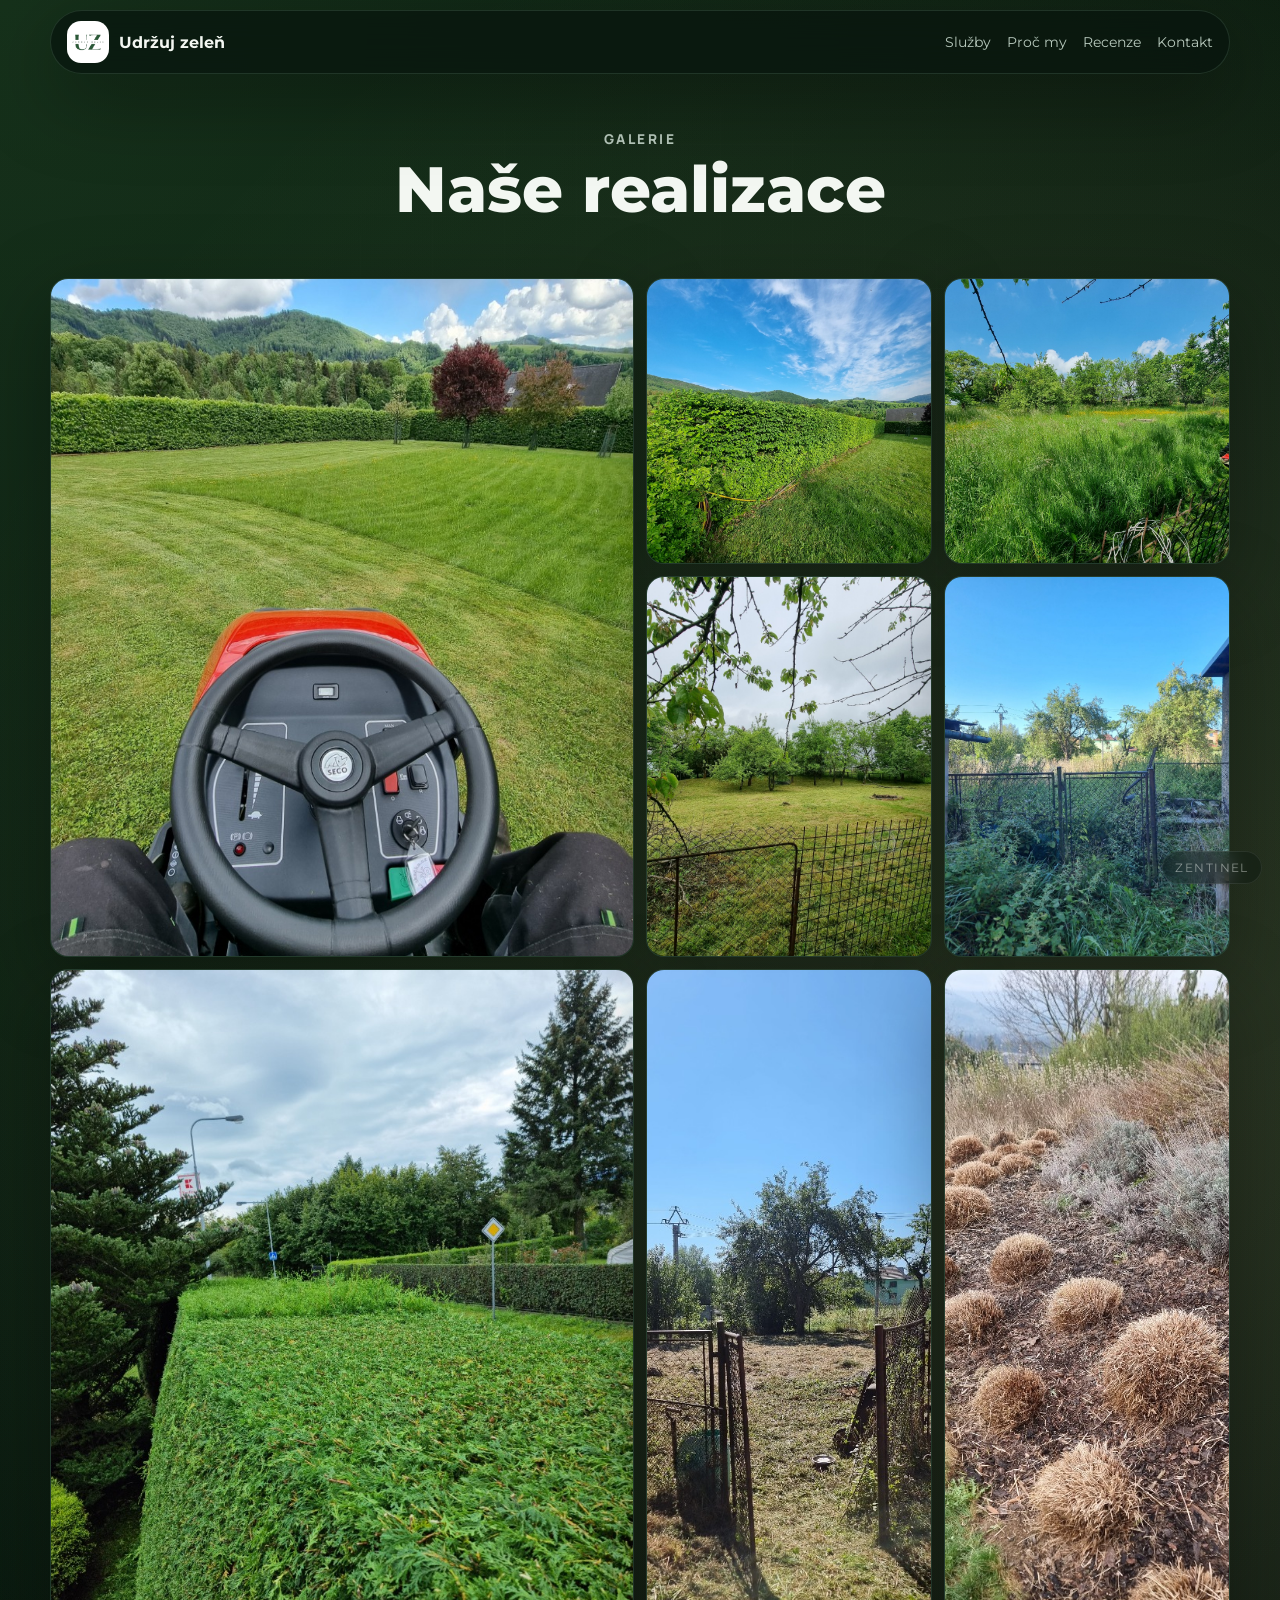
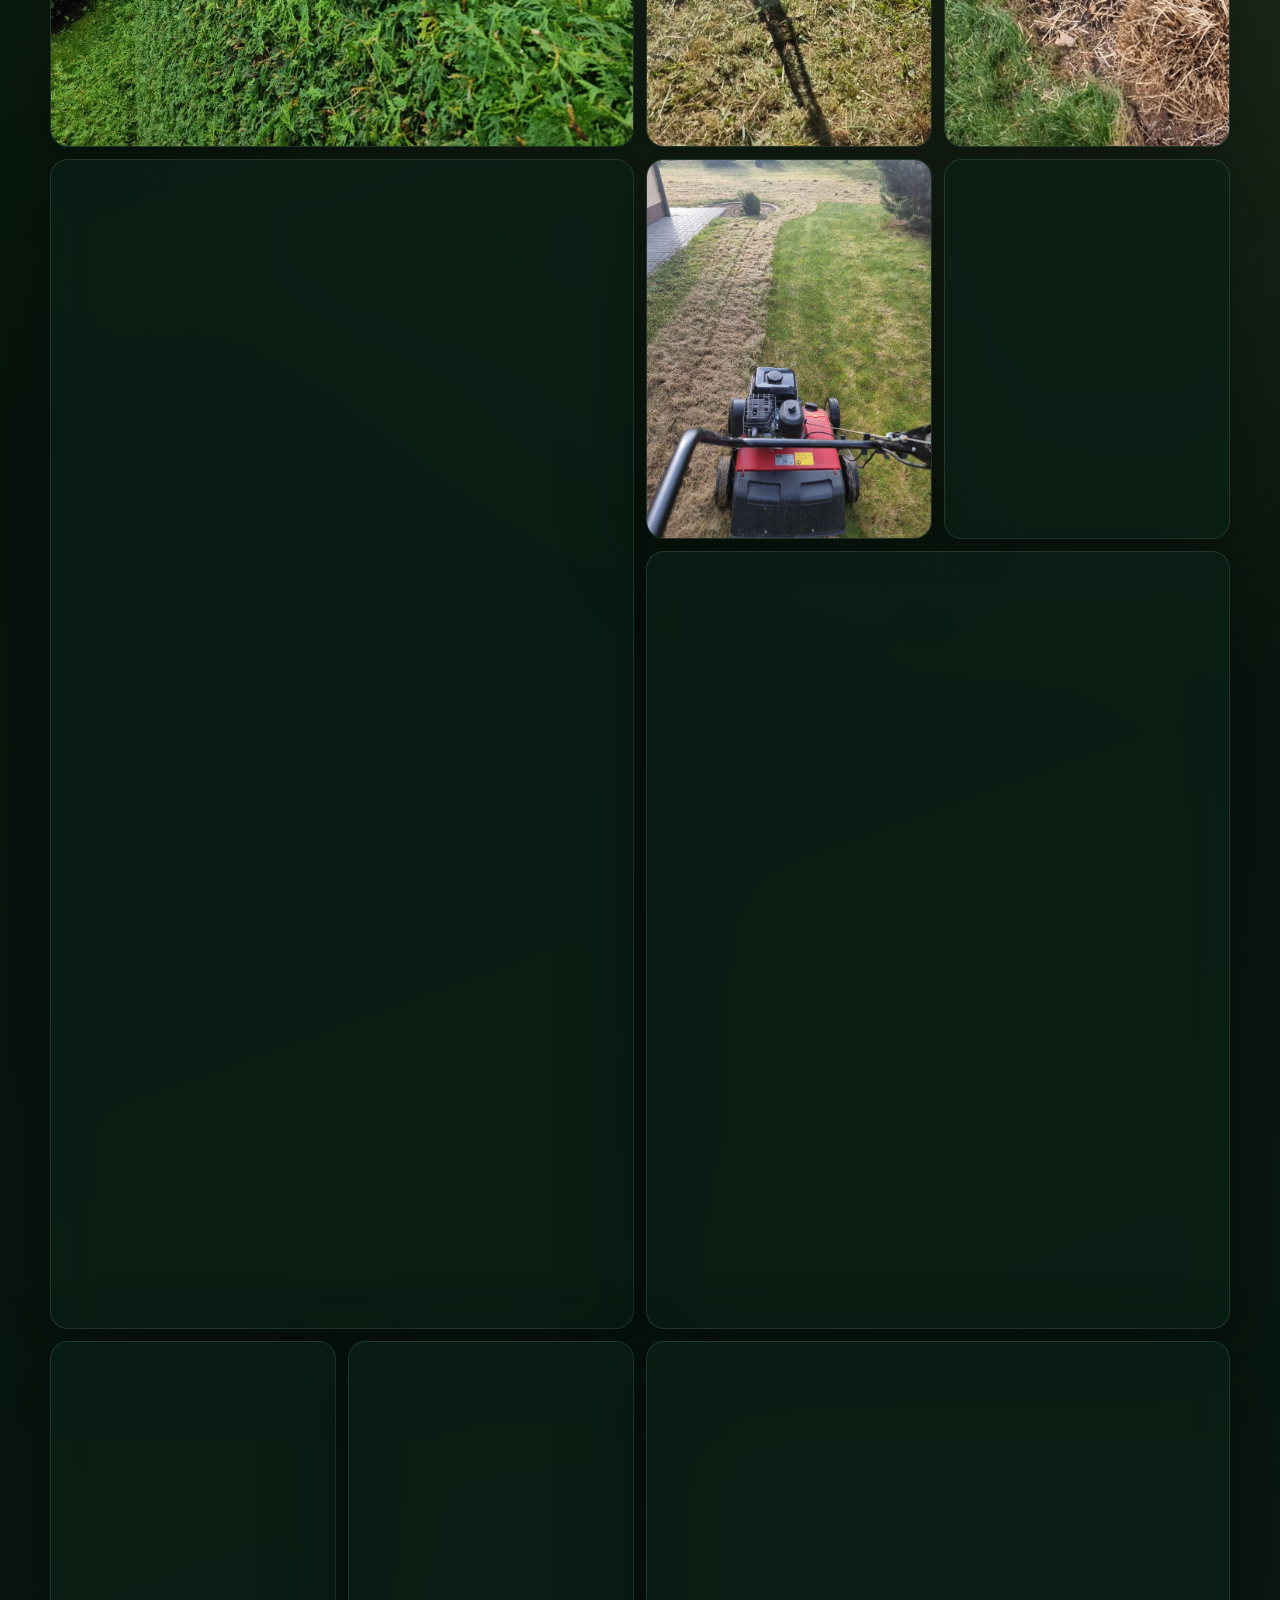
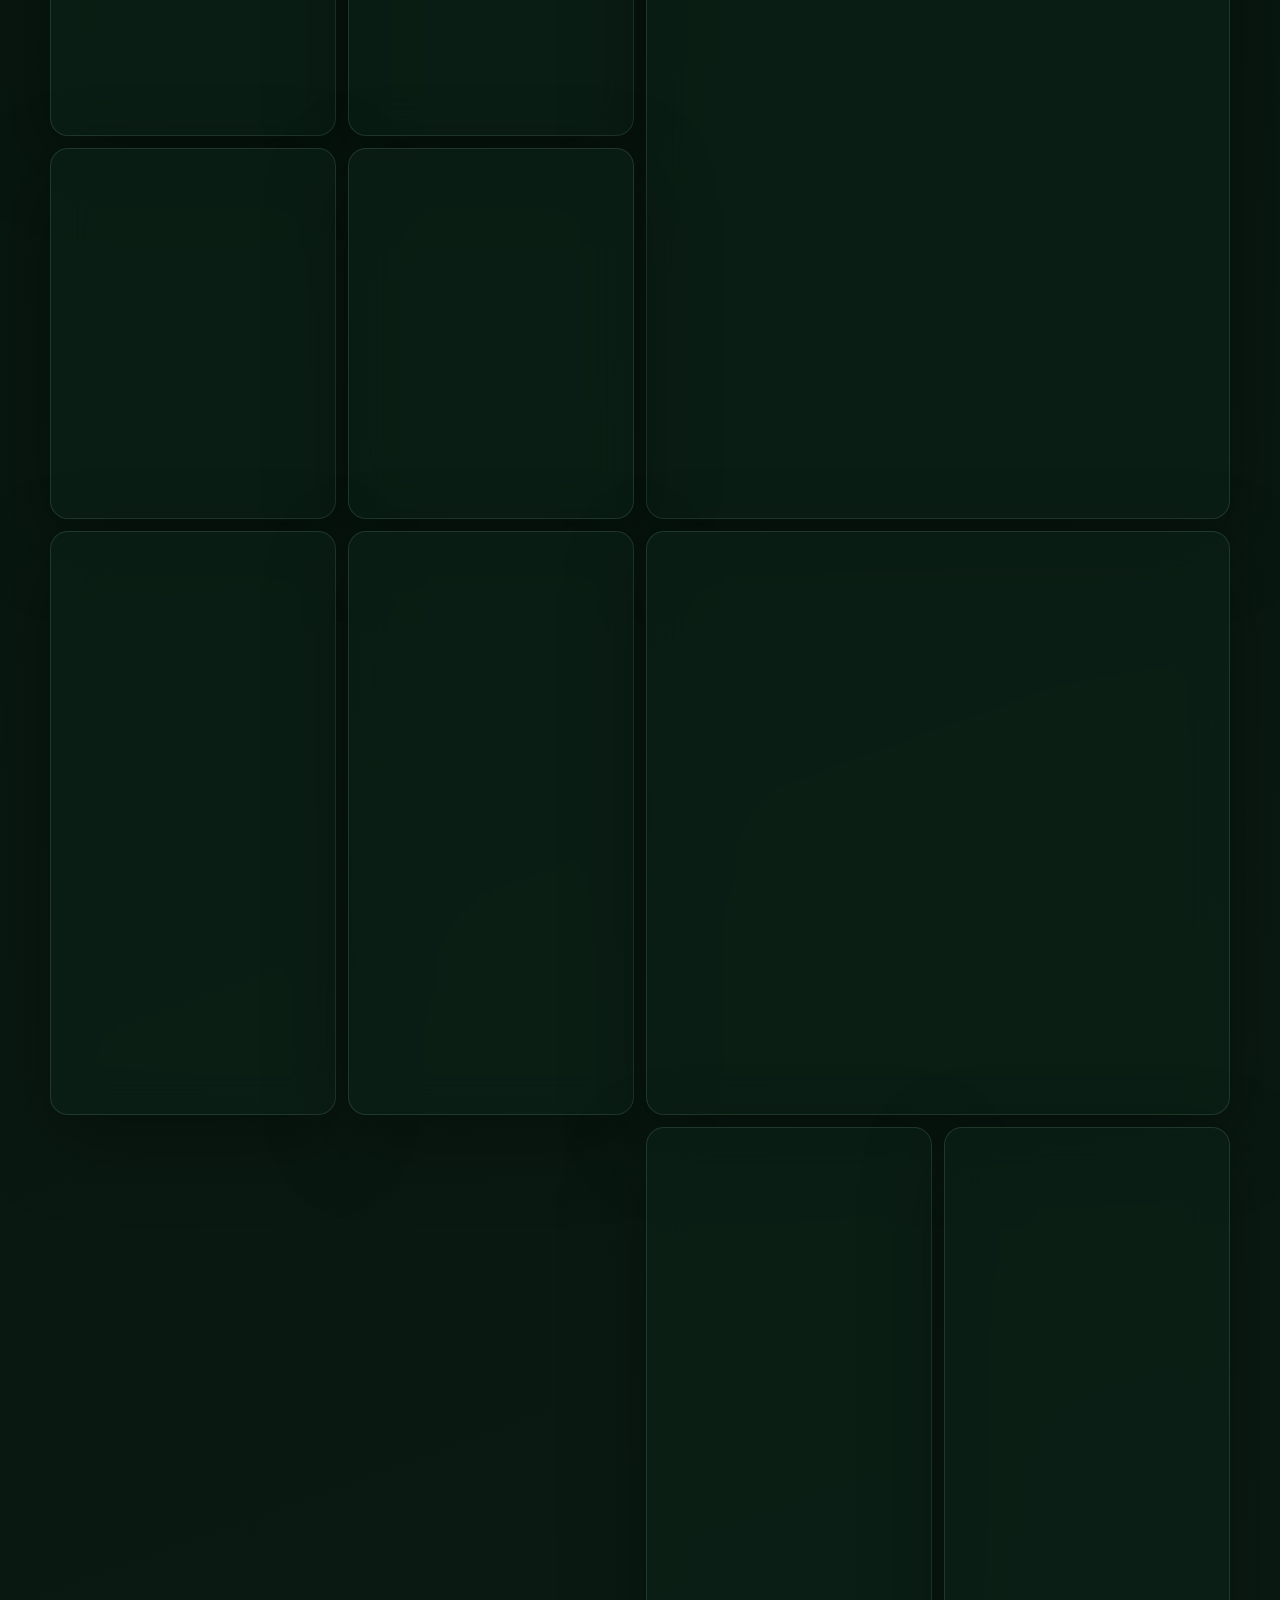
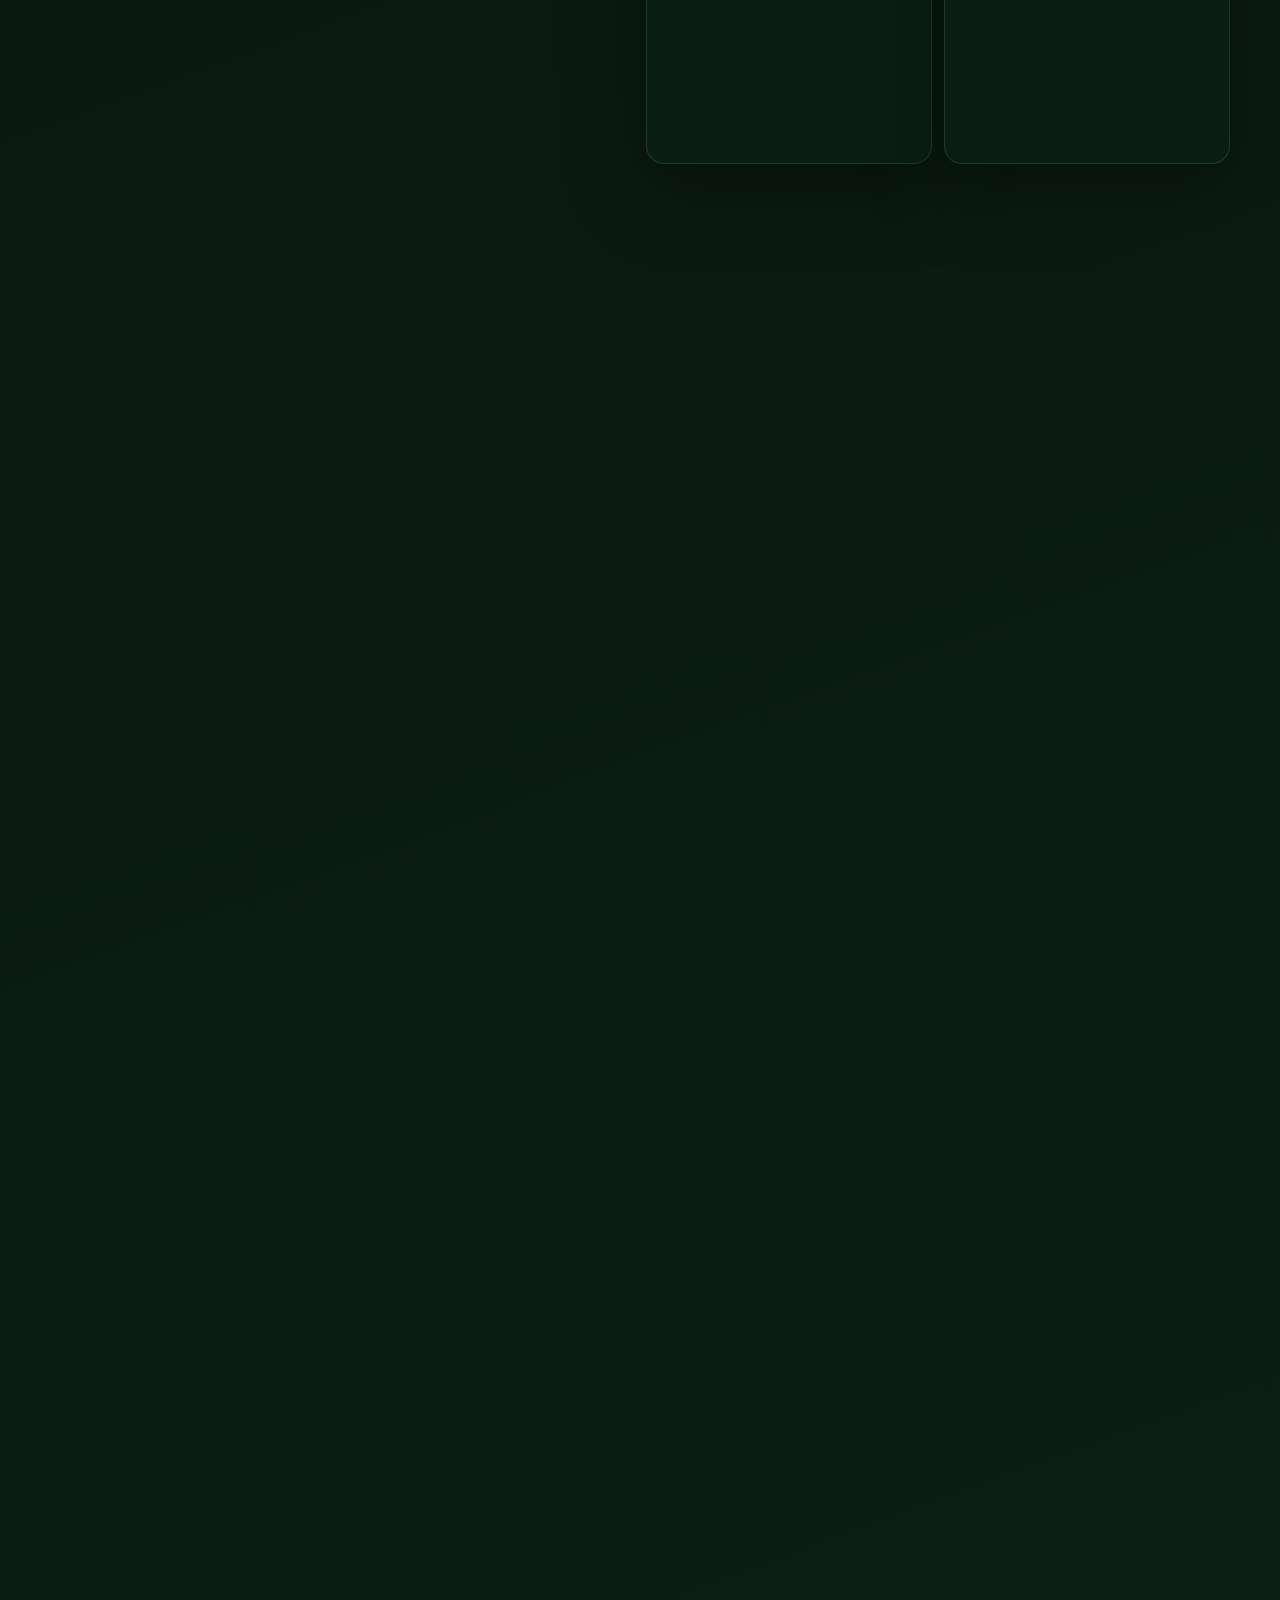
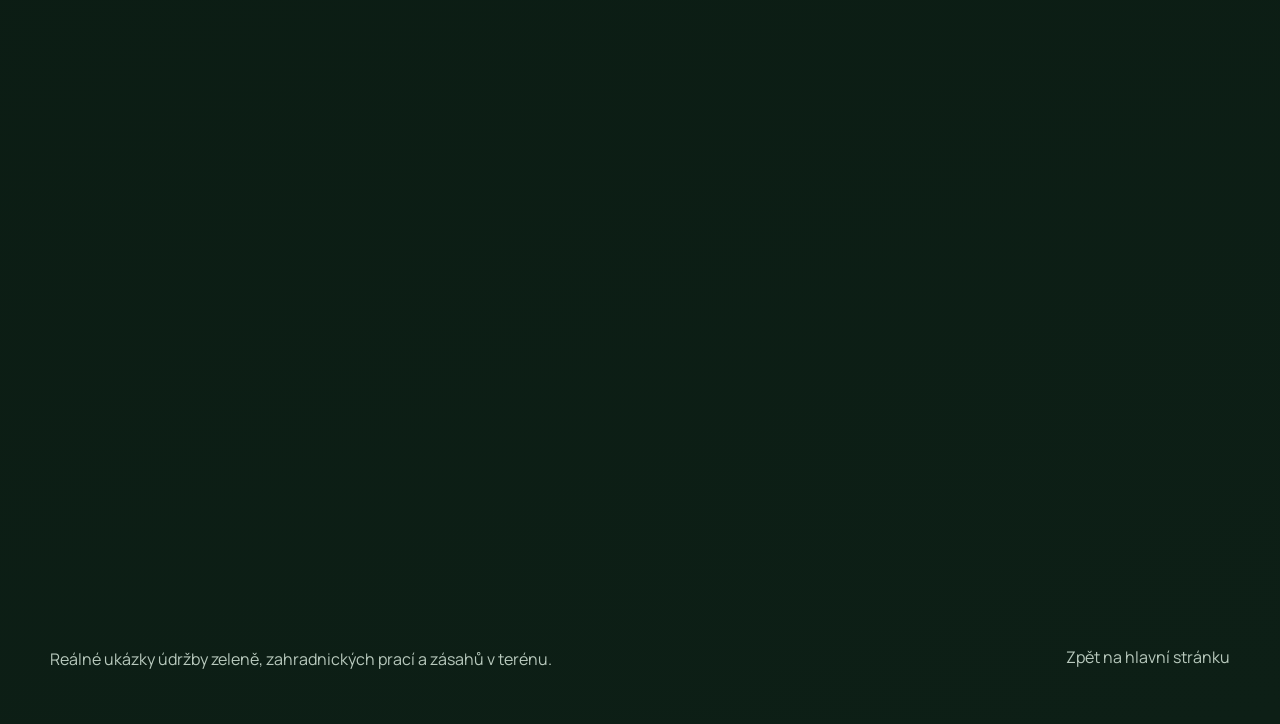
==== commit 7602739f: "Add files via upload" ====
--- a/galerie.html
+++ b/galerie.html
@@ -25,7 +25,6 @@
         </span>
         <span class="brand-text">
           <strong>Udržuj zeleň</strong>
-          <small>Ukázky realizací</small>
         </span>
       </a>
       <nav class="nav">
@@ -109,7 +108,25 @@
           <img loading="lazy" decoding="async" src="Foto/1/IMG_3871.jpeg" alt="Fotografie údržby zeleně">
         </article>
         <article class="mosaic-card reveal">
-          <img loading="lazy" decoding="async" src="Foto/1/FD36A5B7-8169-4F36-98C7-6EBFFDD66B26.jpeg" alt="Ukázka údržby zeleně">
+          <img loading="lazy" decoding="async" src="Foto/1/20220705_065613.jpg" alt="Ukázka práce na pozemku">
+        </article>
+        <article class="mosaic-card reveal">
+          <img loading="lazy" decoding="async" src="Foto/1/IMG_2337.jpeg" alt="Realizace údržby zeleně">
+        </article>
+        <article class="mosaic-card reveal">
+          <img loading="lazy" decoding="async" src="Foto/1/IMG_4297.jpeg" alt="Detail práce v exteriéru">
+        </article>
+        <article class="mosaic-card mosaic-wide reveal">
+          <img loading="lazy" decoding="async" src="Foto/1/IMG_4300.jpeg" alt="Zahradnická realizace">
+        </article>
+        <article class="mosaic-card mosaic-wide reveal">
+          <img loading="lazy" decoding="async" src="Foto/1/IMG_4413.jpeg" alt="Hotová realizace údržby zeleně">
+        </article>
+        <article class="mosaic-card mosaic-wide reveal">
+          <img loading="lazy" decoding="async" src="Foto/1/IMG_4336.jpeg" alt="Práce na zeleni a pozemku">
+        </article>
+        <article class="mosaic-card mosaic-wide reveal">
+          <img loading="lazy" decoding="async" src="Foto/1/IMG_4442.jpeg" alt="Ukázka hotové práce">
         </article>
       </section>
     </main>
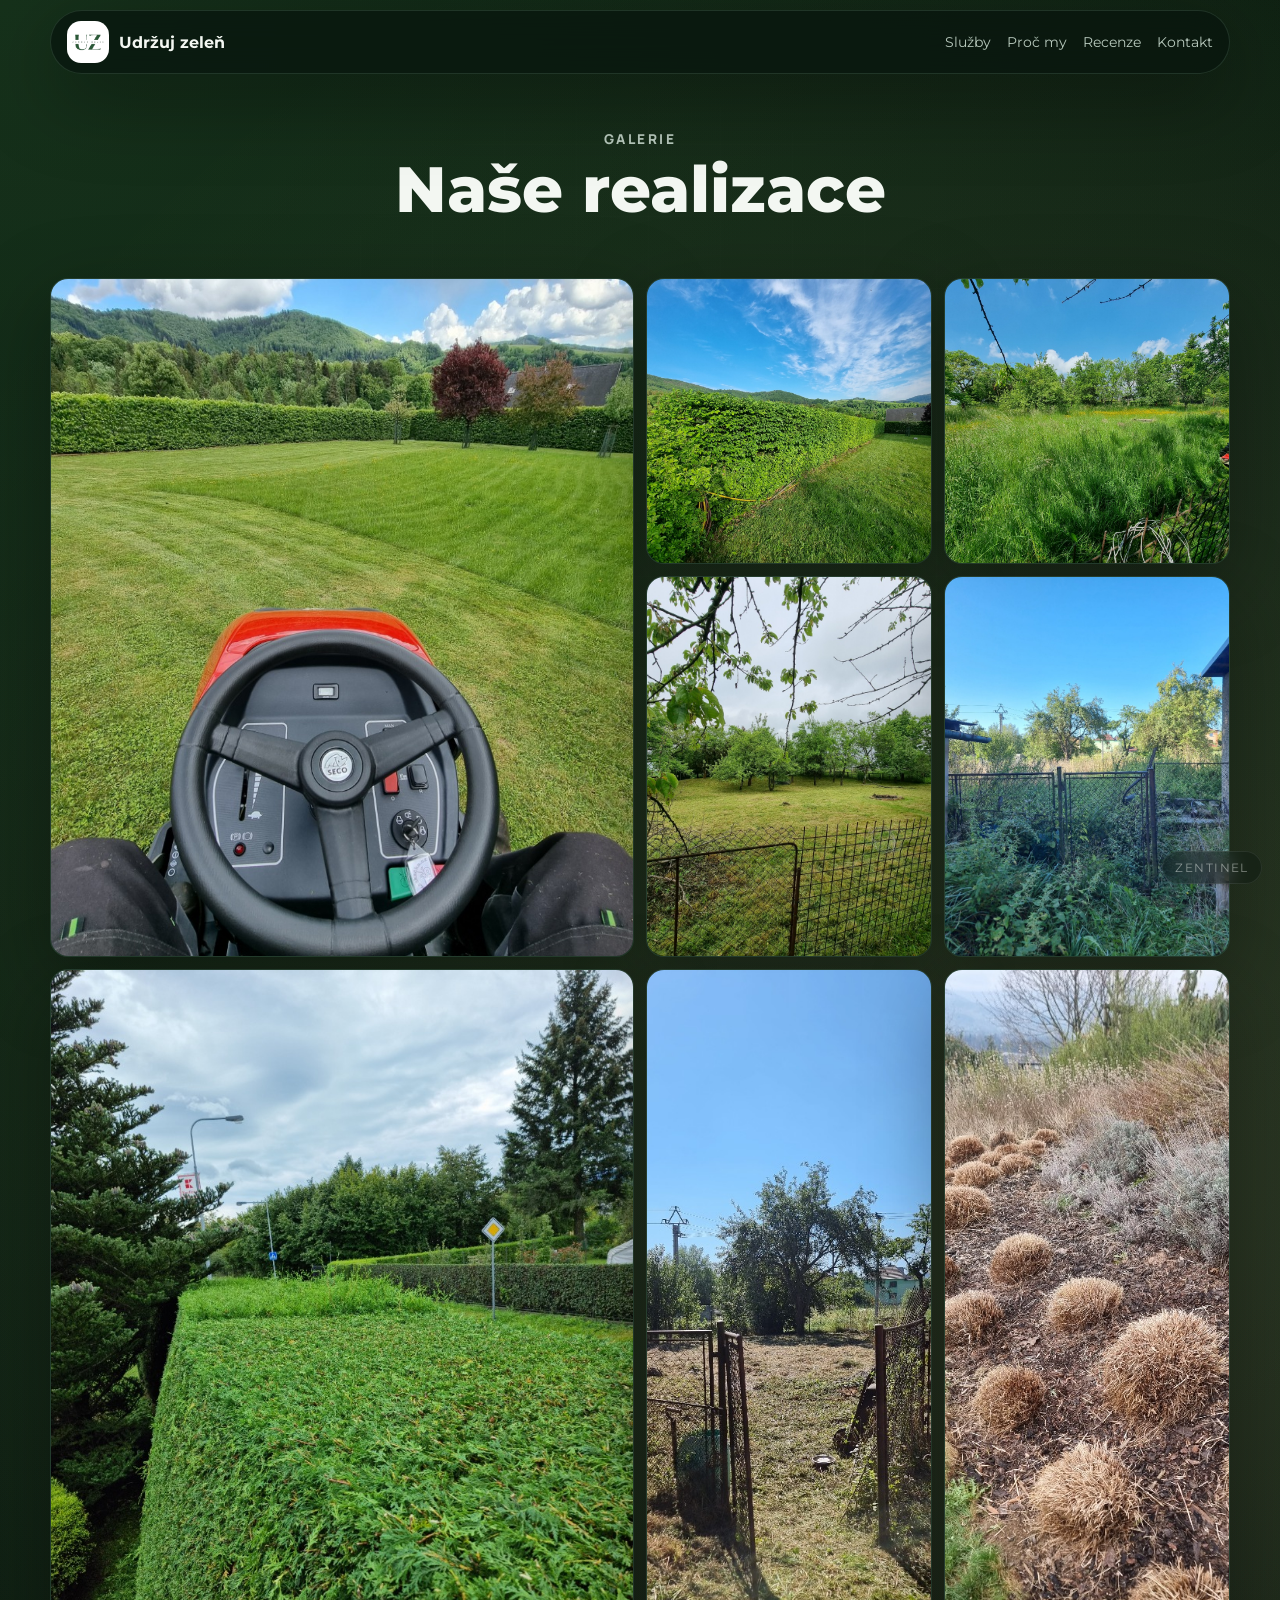
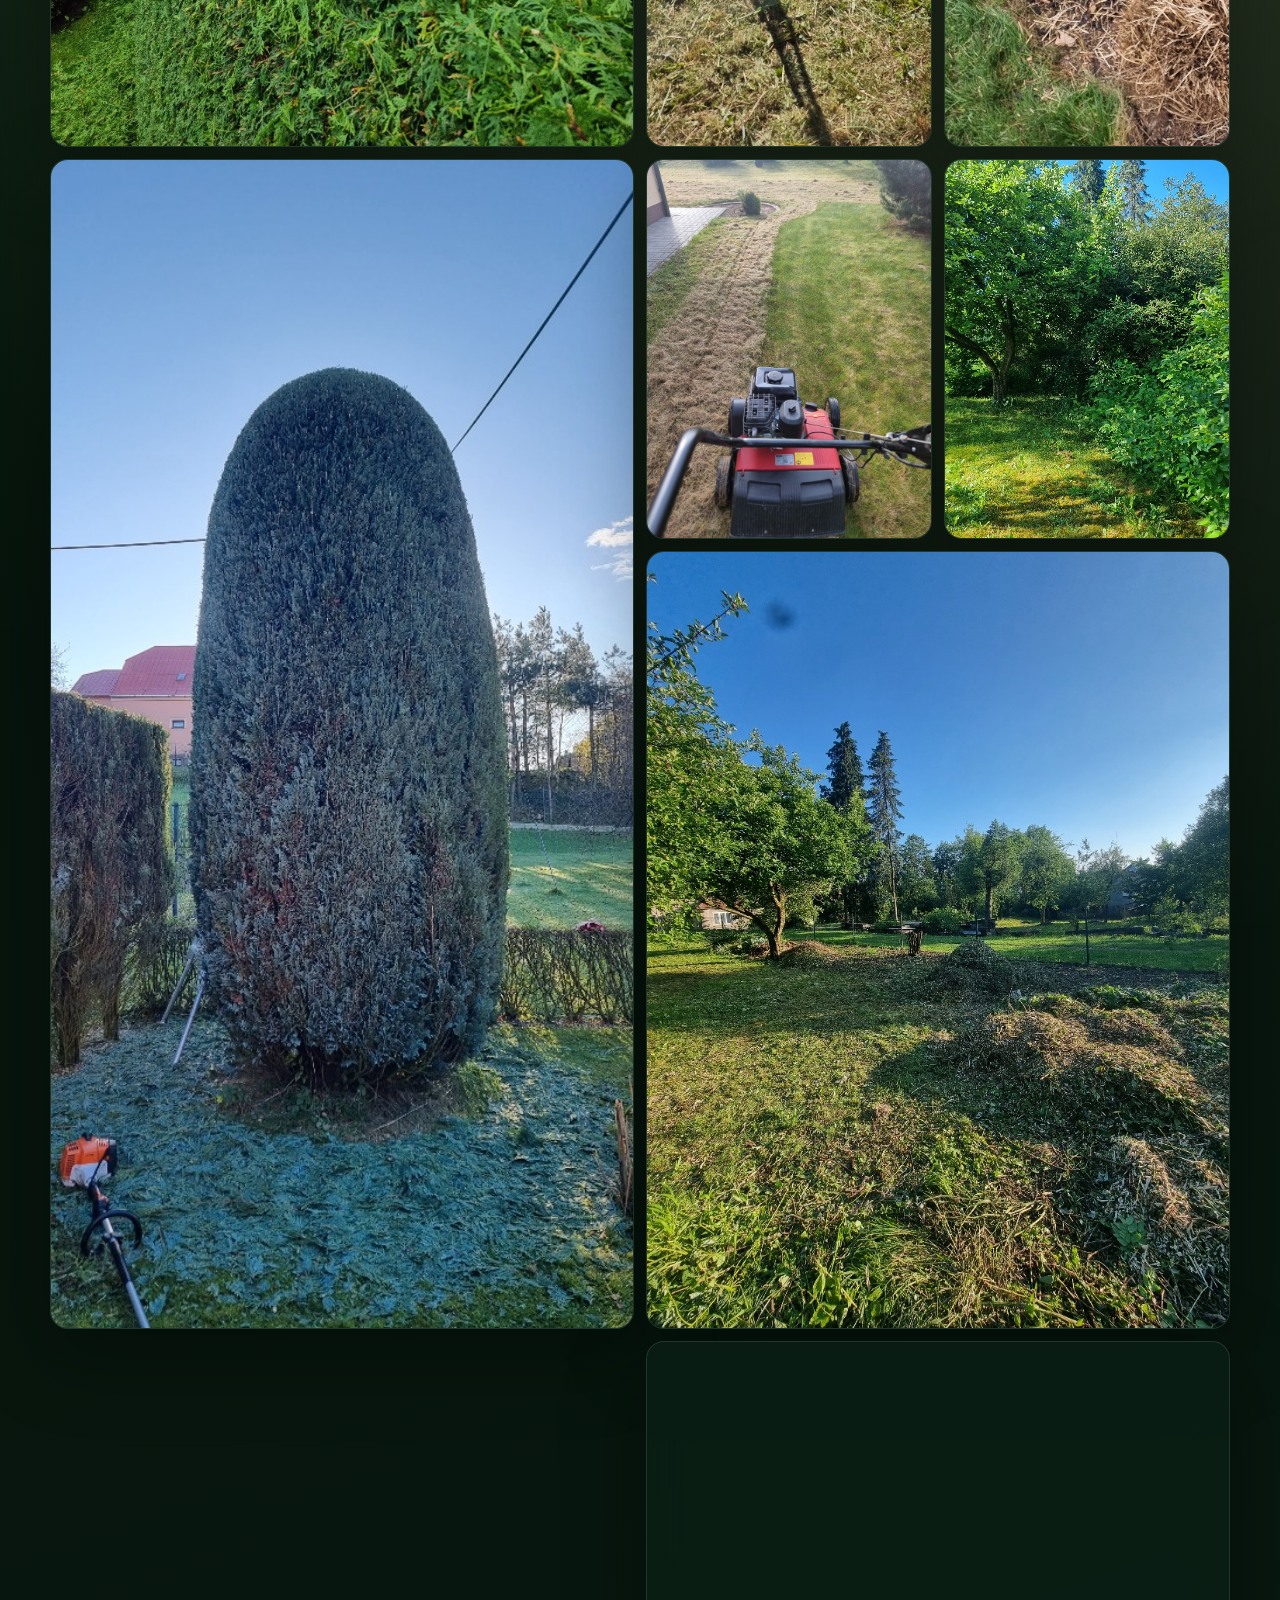
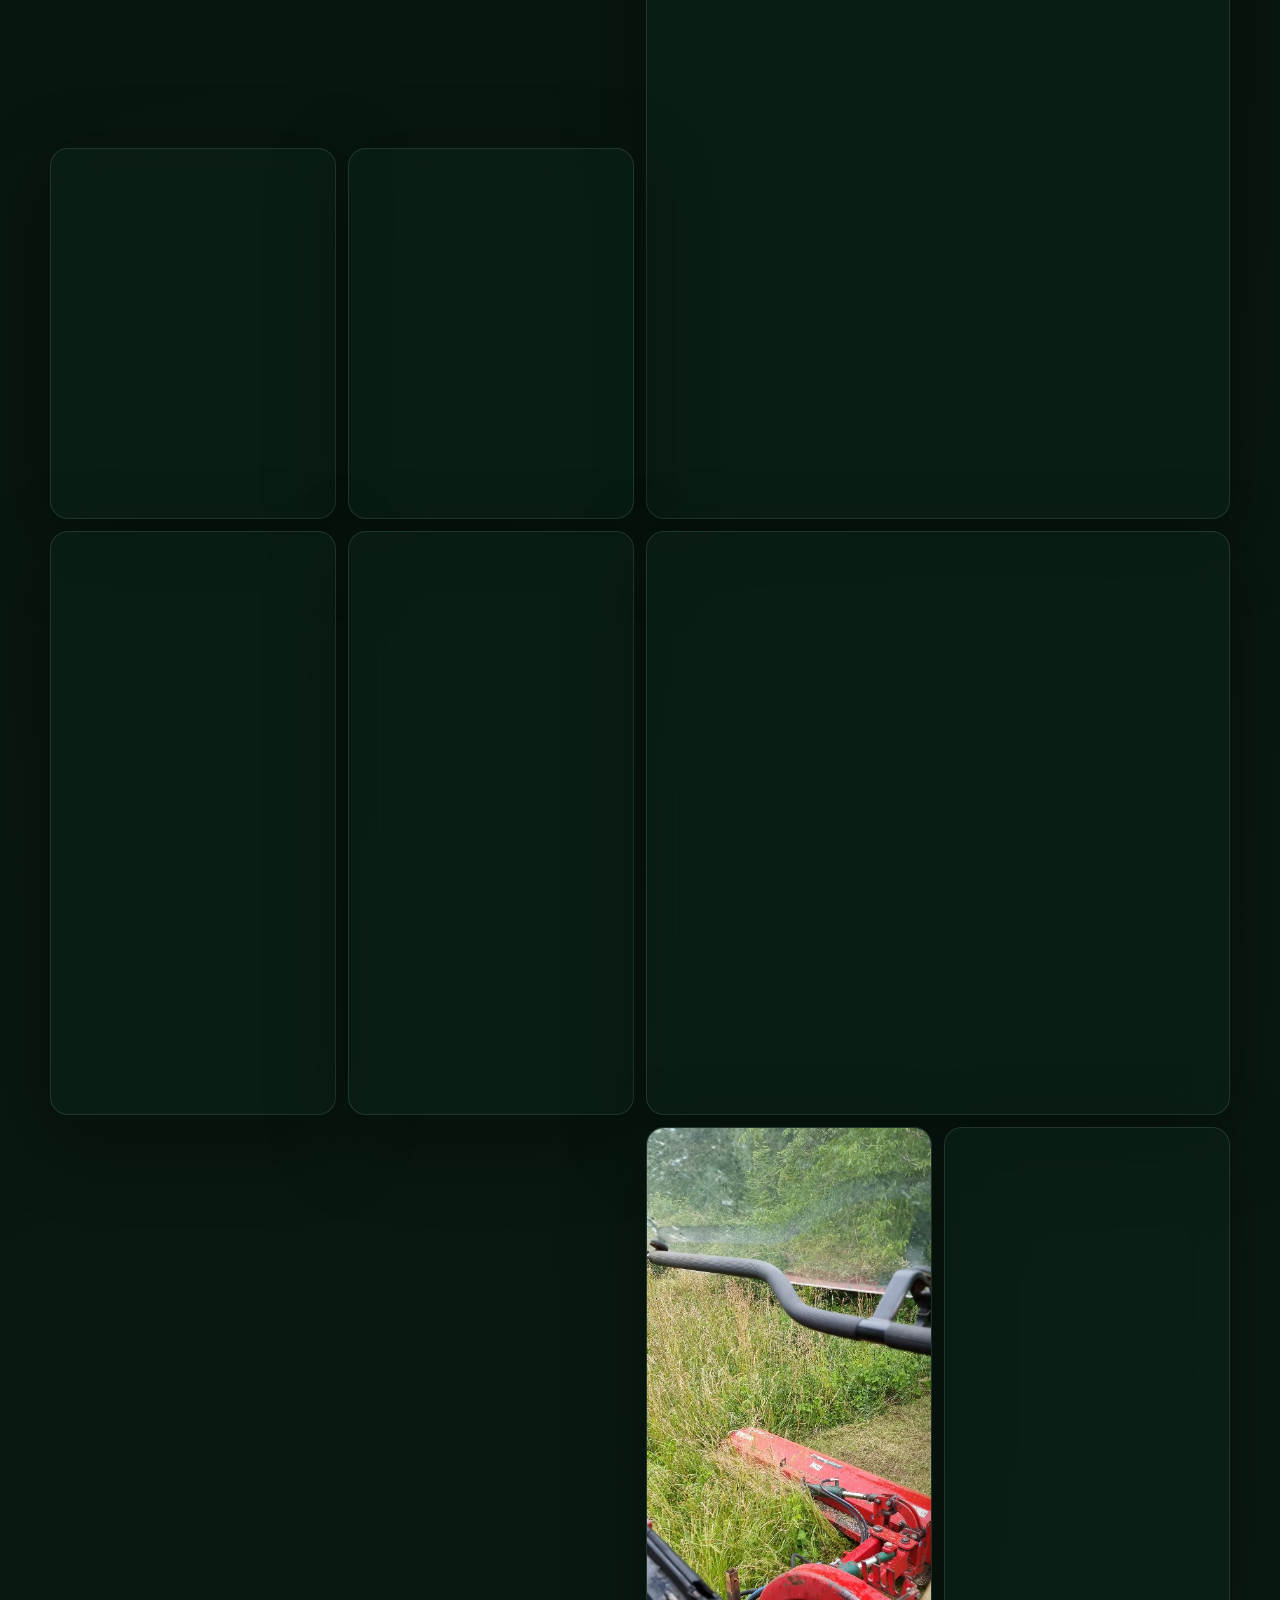
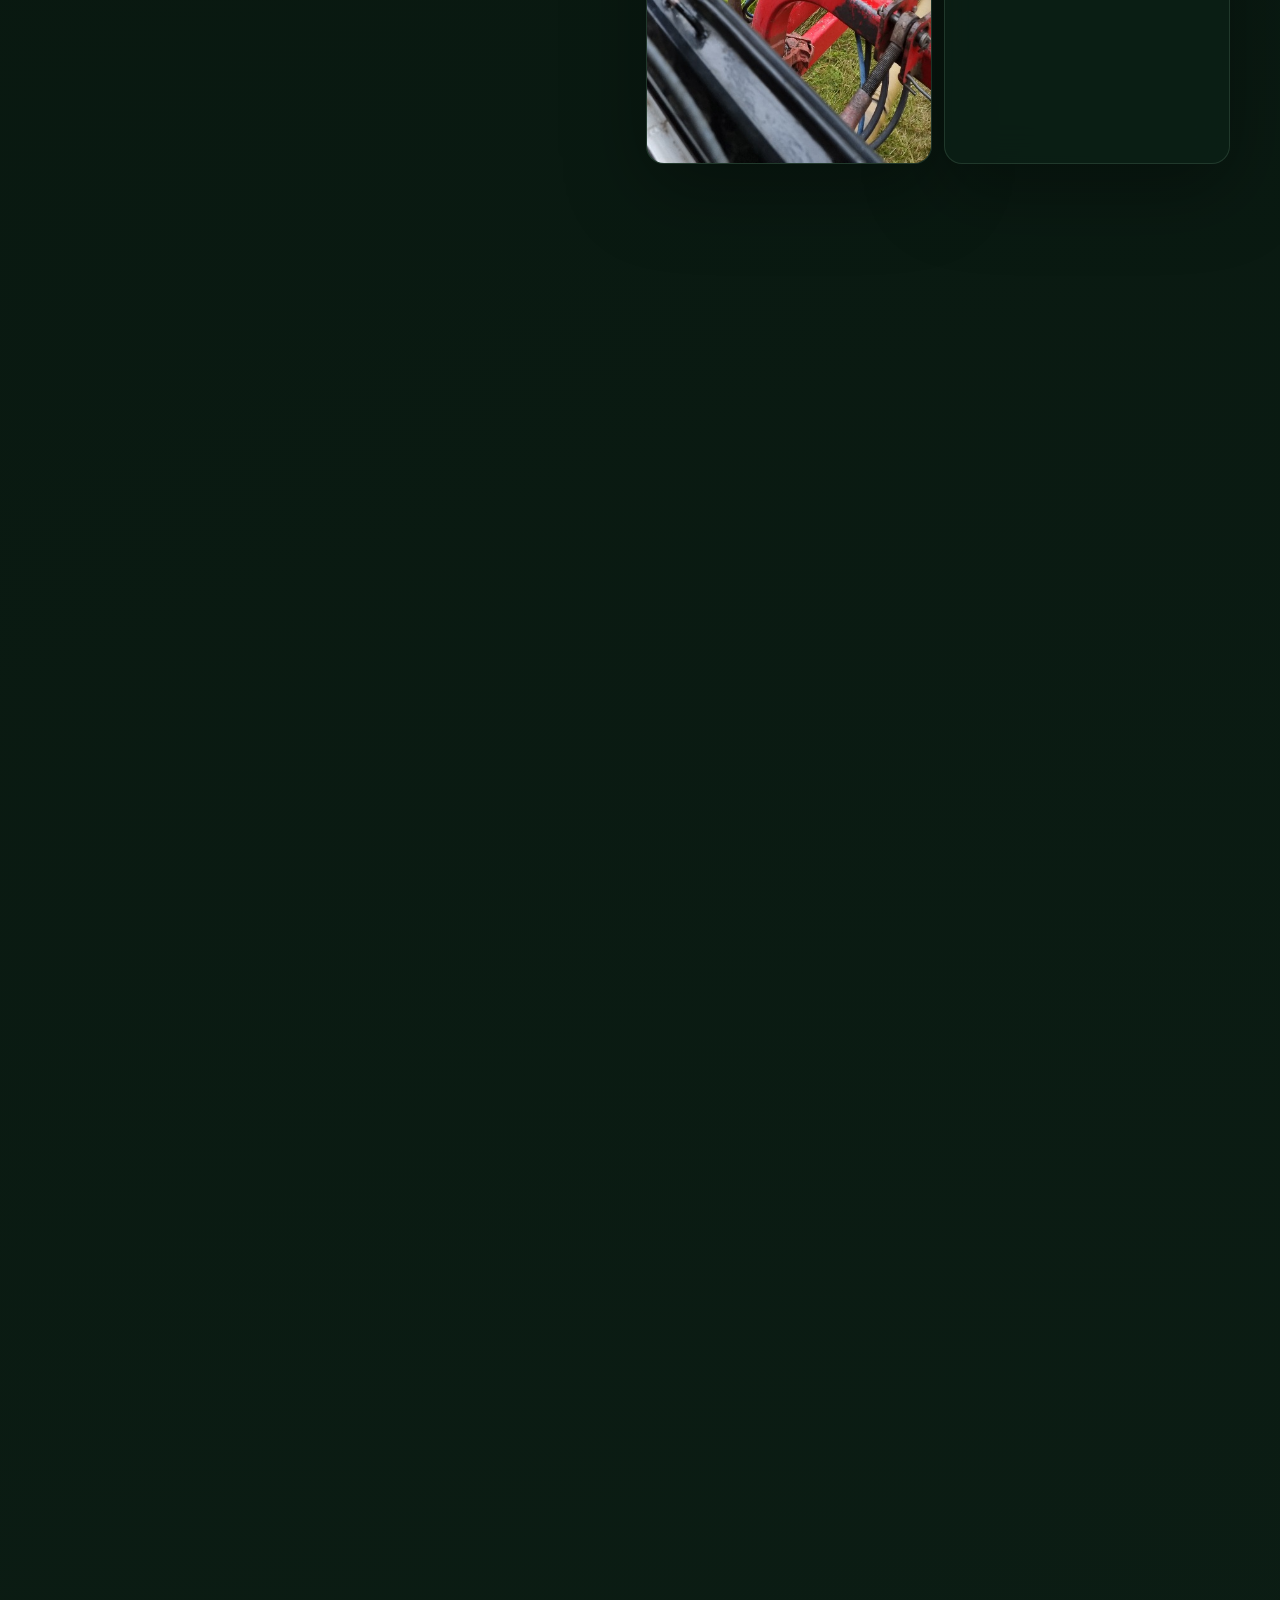
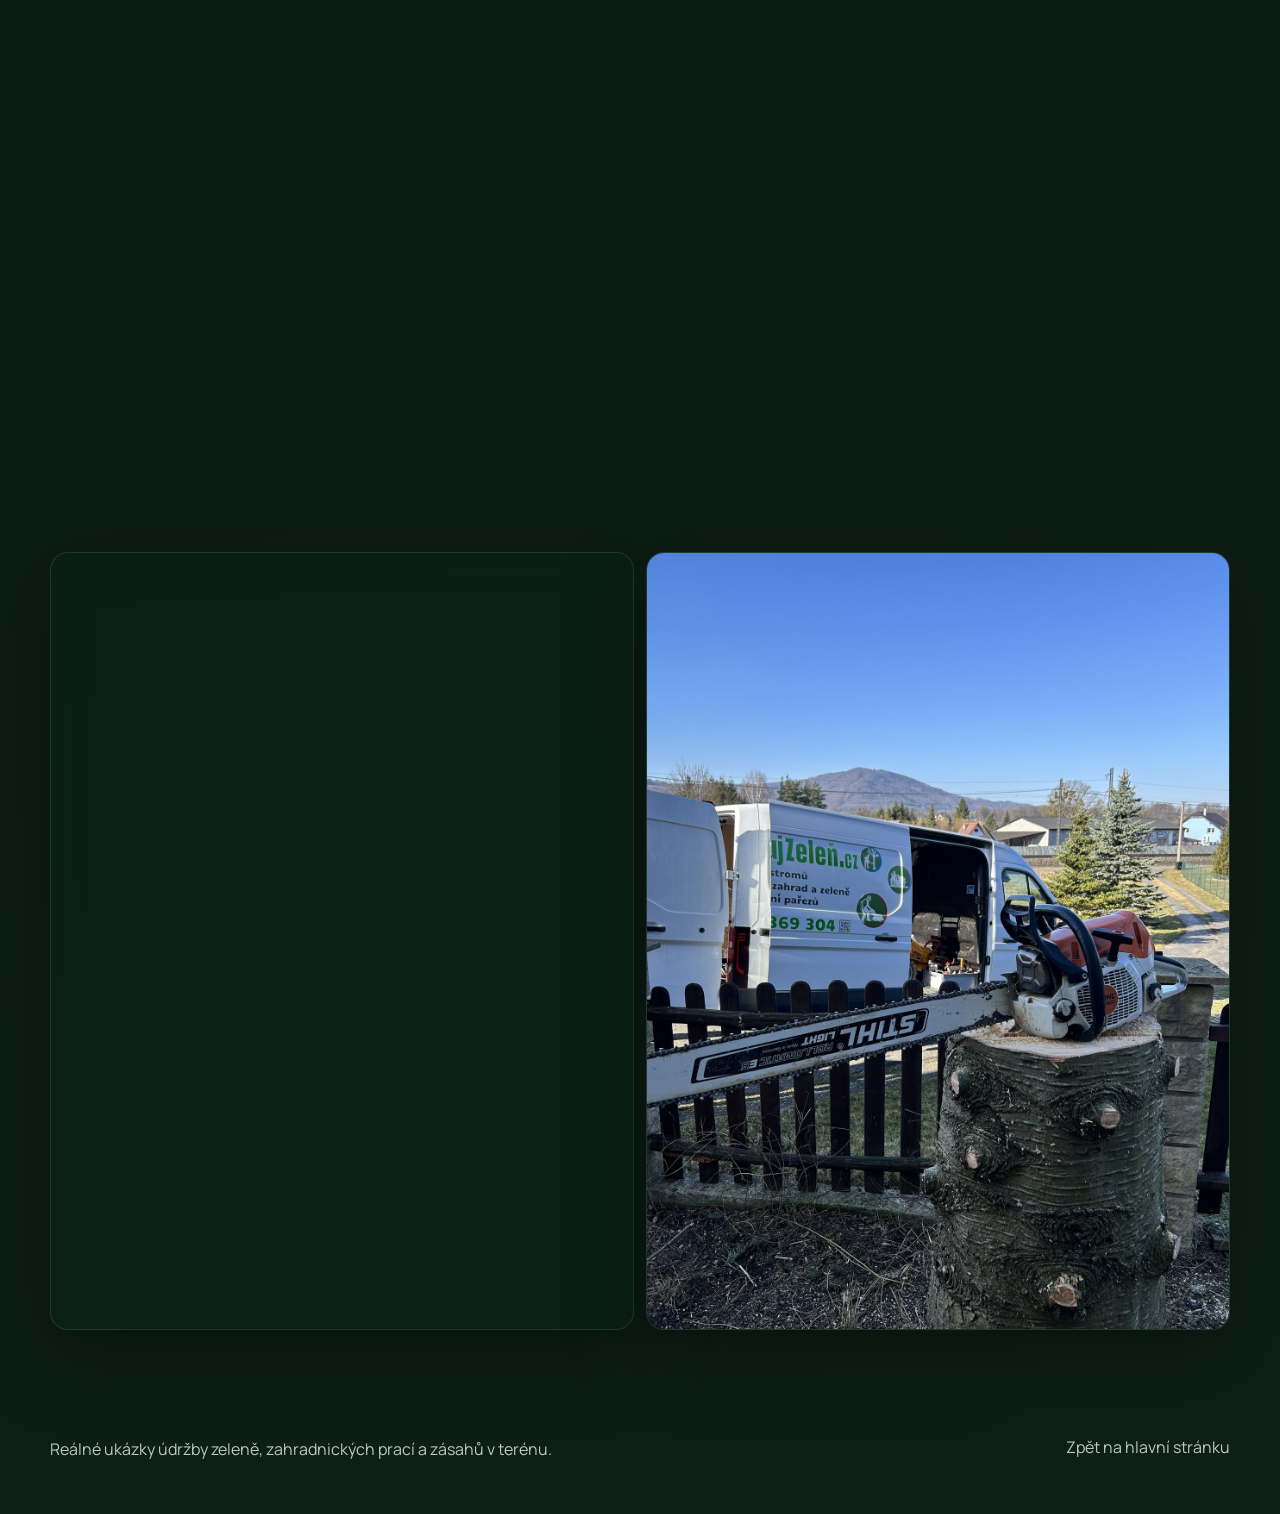
==== commit ba93af39: "Add files via upload" ====
--- a/galerie.html
+++ b/galerie.html
@@ -120,13 +120,19 @@
           <img loading="lazy" decoding="async" src="Foto/1/IMG_4300.jpeg" alt="Zahradnická realizace">
         </article>
         <article class="mosaic-card mosaic-wide reveal">
-          <img loading="lazy" decoding="async" src="Foto/1/IMG_4413.jpeg" alt="Hotová realizace údržby zeleně">
+          <img loading="lazy" decoding="async" src="Foto/1/IMG_4442.jpeg" alt="Ukázka hotové práce">
         </article>
         <article class="mosaic-card mosaic-wide reveal">
           <img loading="lazy" decoding="async" src="Foto/1/IMG_4336.jpeg" alt="Práce na zeleni a pozemku">
         </article>
         <article class="mosaic-card mosaic-wide reveal">
-          <img loading="lazy" decoding="async" src="Foto/1/IMG_4442.jpeg" alt="Ukázka hotové práce">
+          <img loading="lazy" decoding="async" src="Foto/1/IMG_5328.jpeg" alt="Pozemek před úpravou">
+        </article>
+        <article class="mosaic-card mosaic-wide reveal">
+          <img loading="lazy" decoding="async" src="Foto/1/IMG_5330.jpeg" alt="Pozemek po úpravě">
+        </article>
+        <article class="mosaic-card mosaic-wide reveal">
+          <img loading="lazy" decoding="async" src="Foto/1/IMG_4413.jpeg" alt="Hotová realizace údržby zeleně">
         </article>
       </section>
     </main>
--- a/styles.css
+++ b/styles.css
@@ -1676,7 +1676,6 @@
     min-height: 178px;
     border-radius: 14px;
   }
-
 }
 
 @media (hover: none), (pointer: coarse) {
@@ -1692,7 +1691,6 @@
     box-shadow: var(--shadow);
     filter: none;
   }
-
 }
 
 @media (prefers-reduced-motion: reduce) {
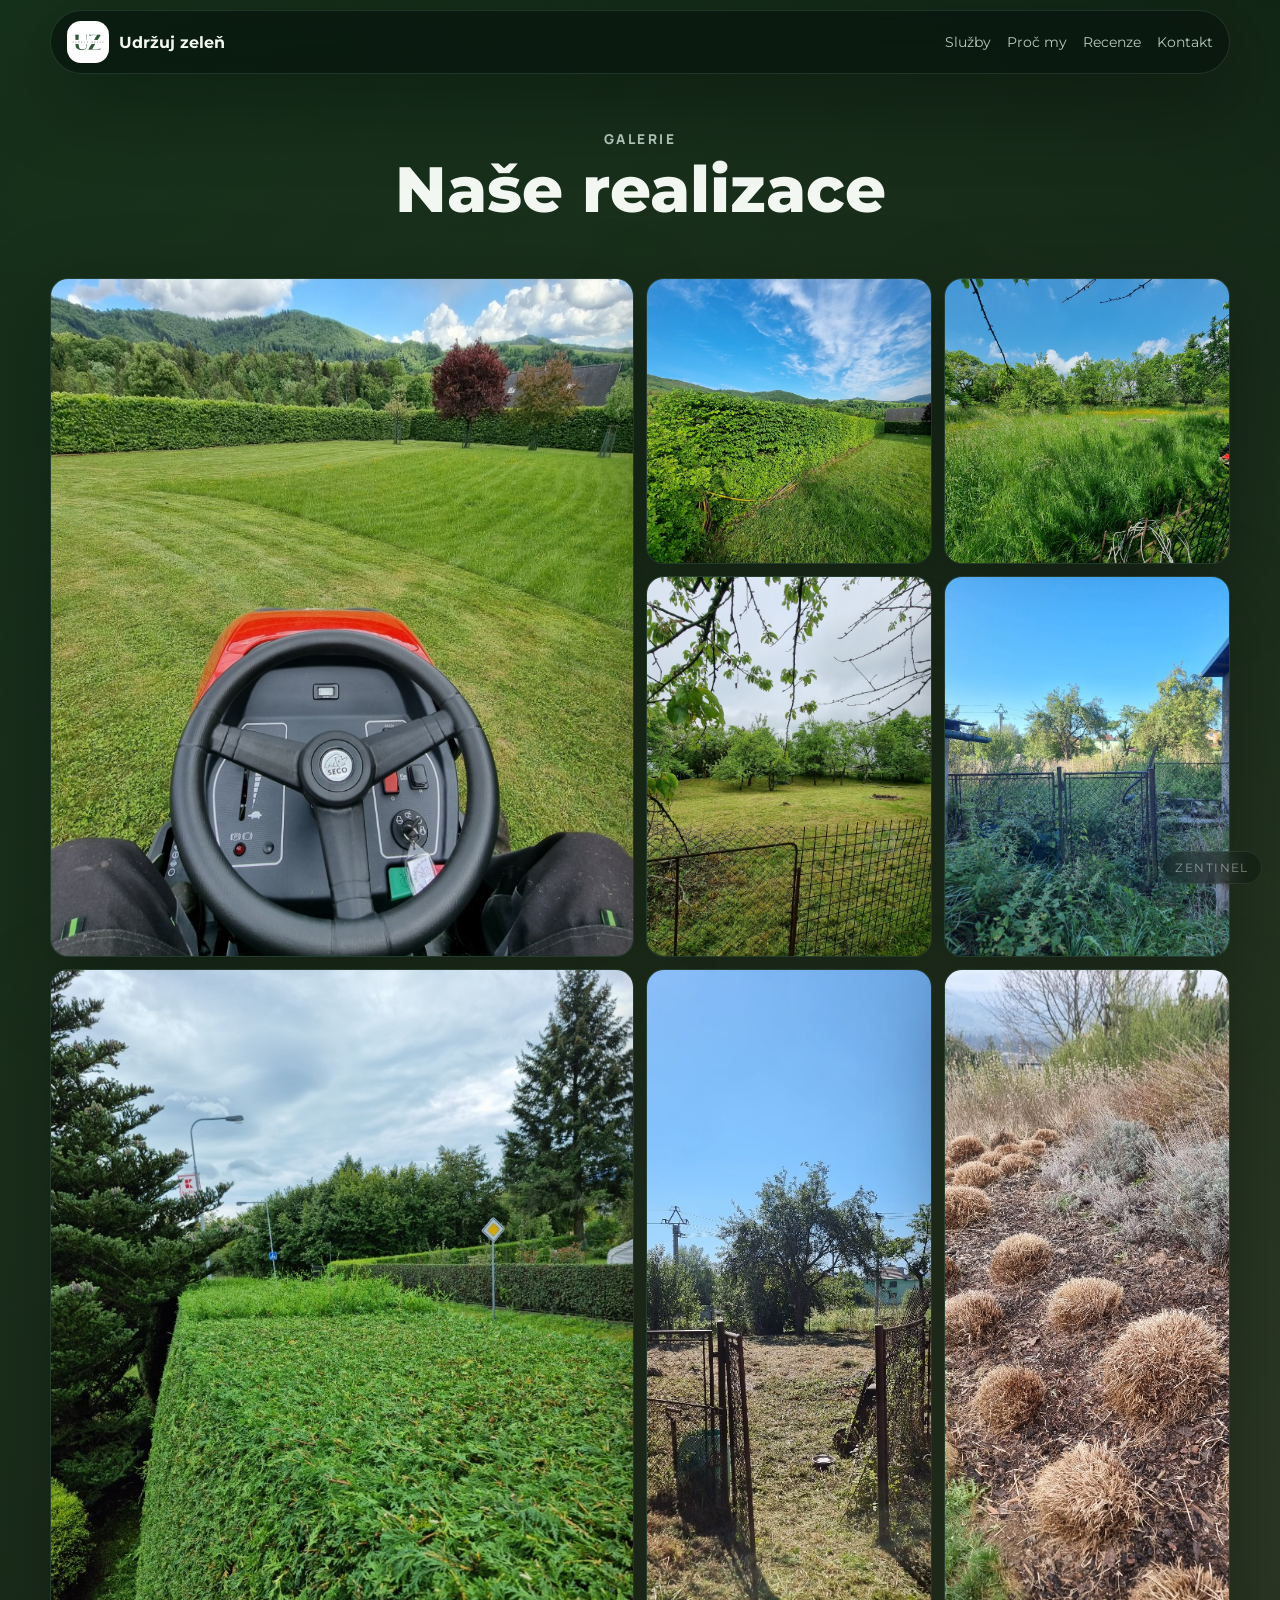
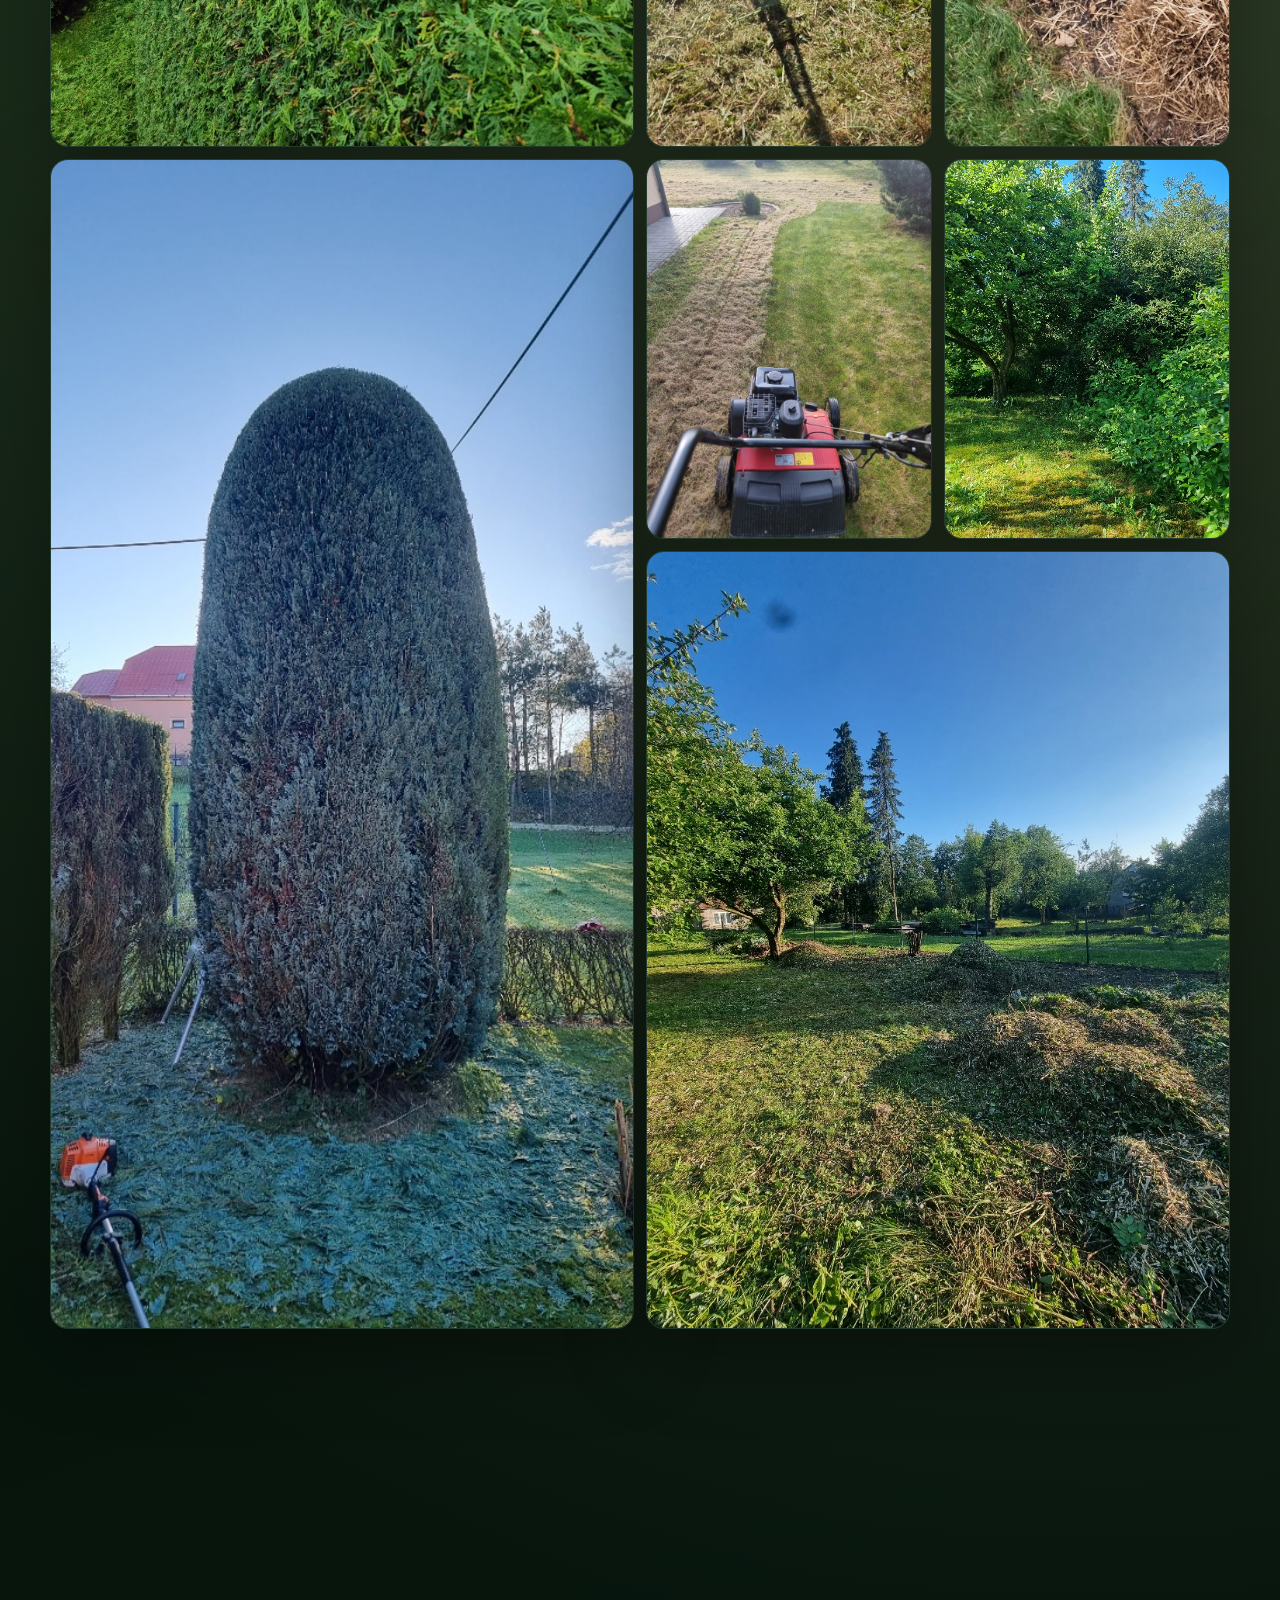
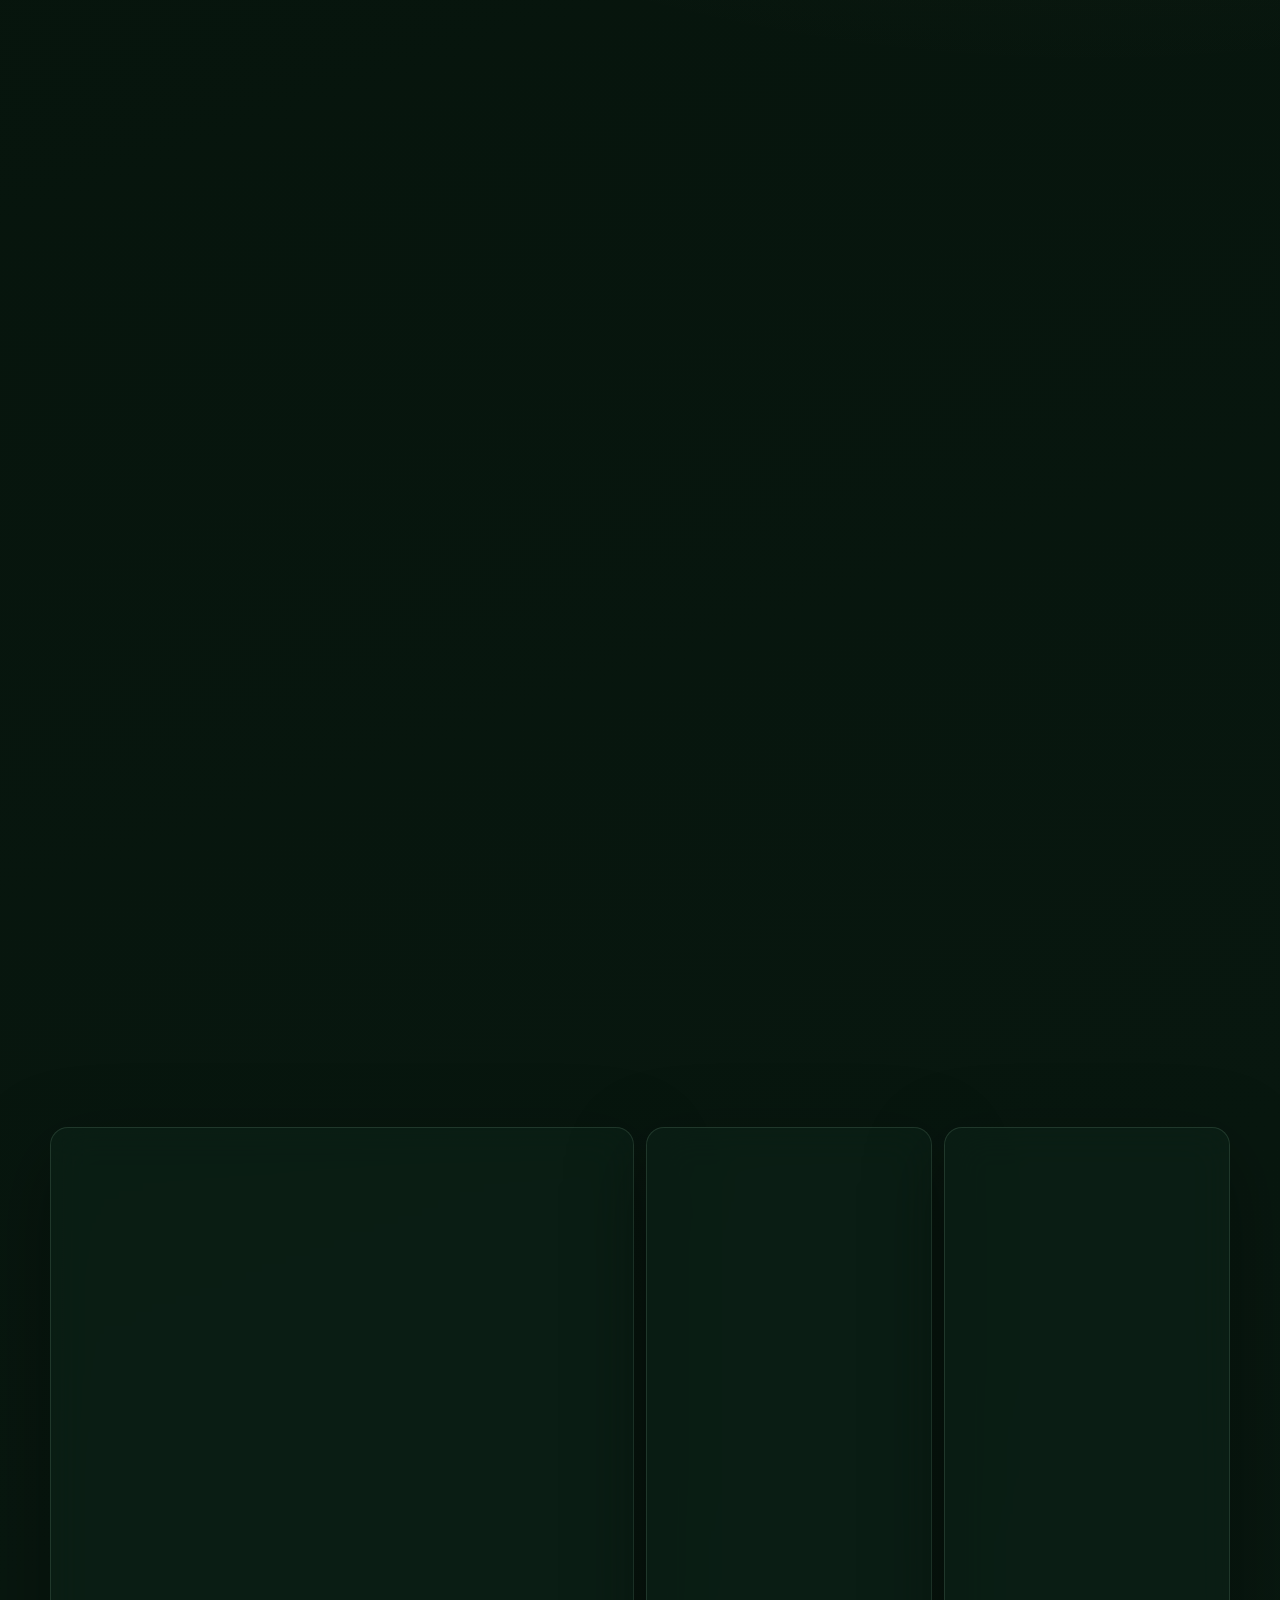
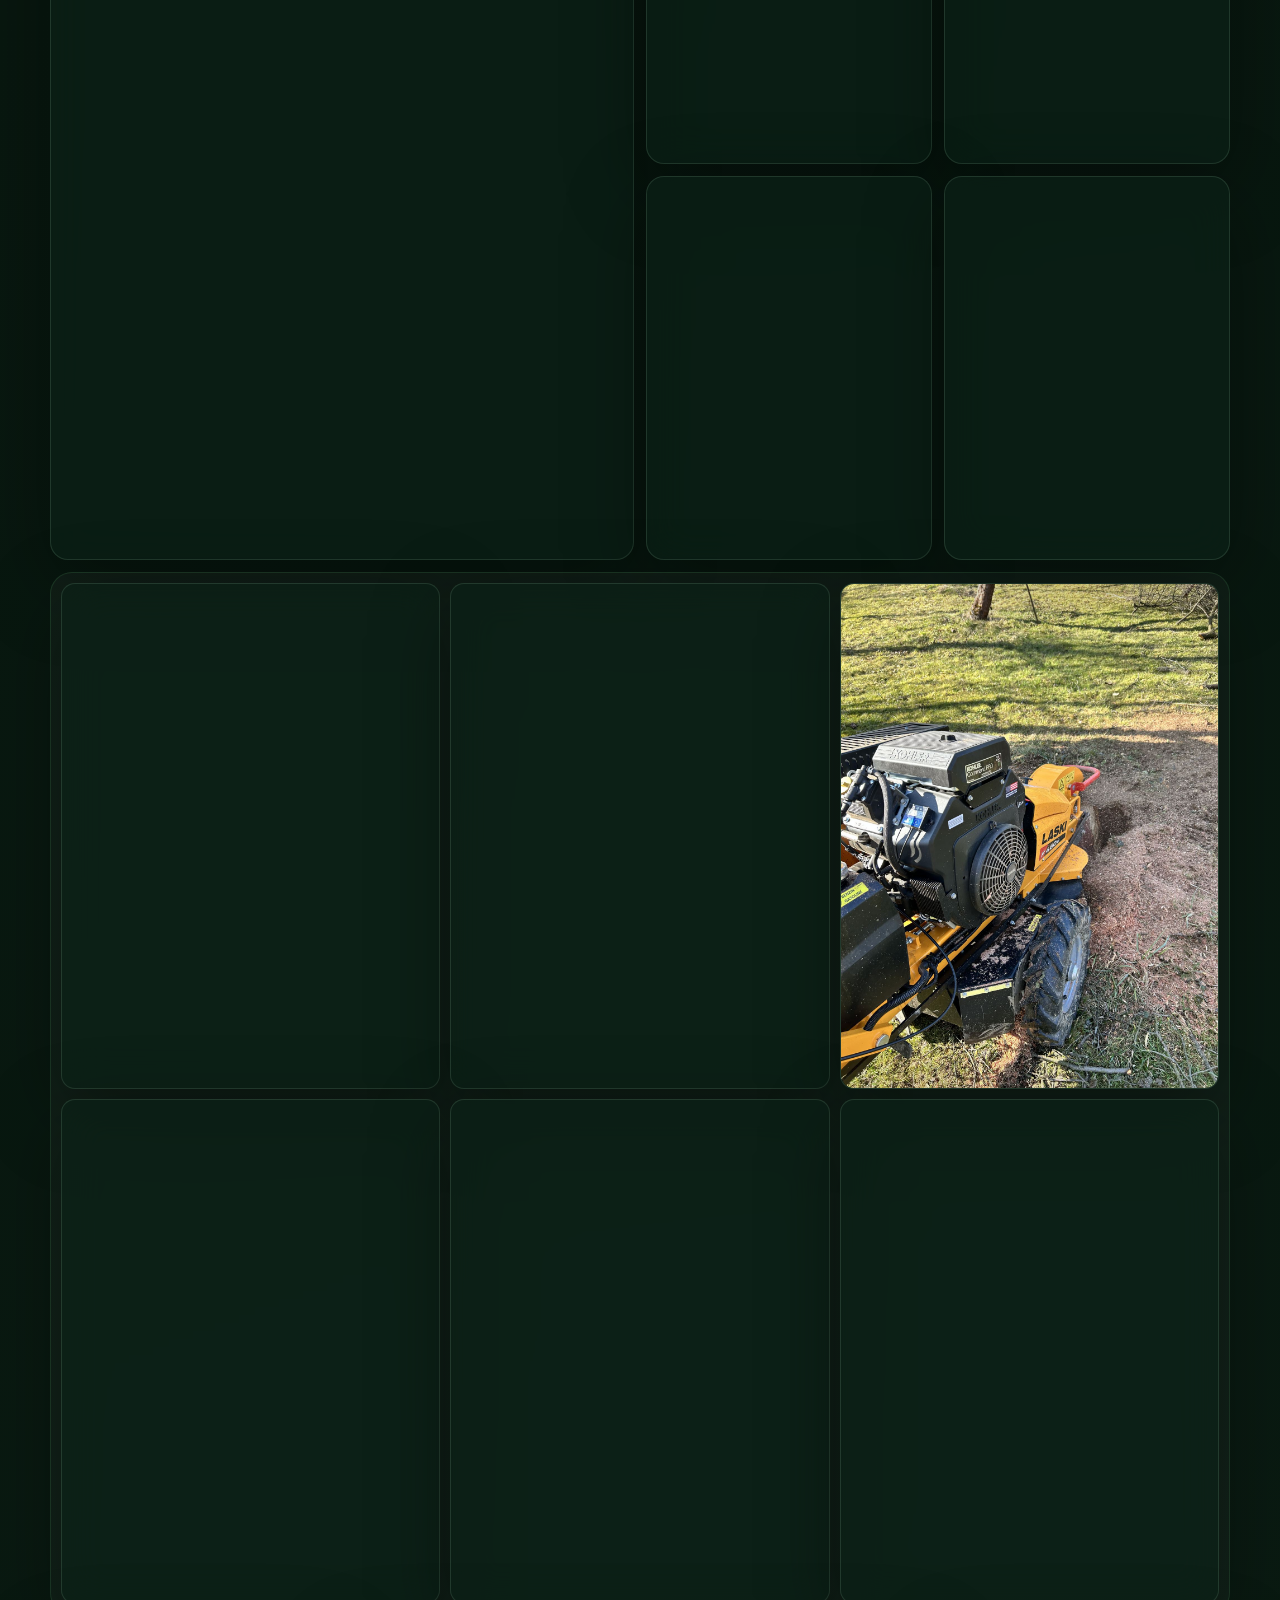
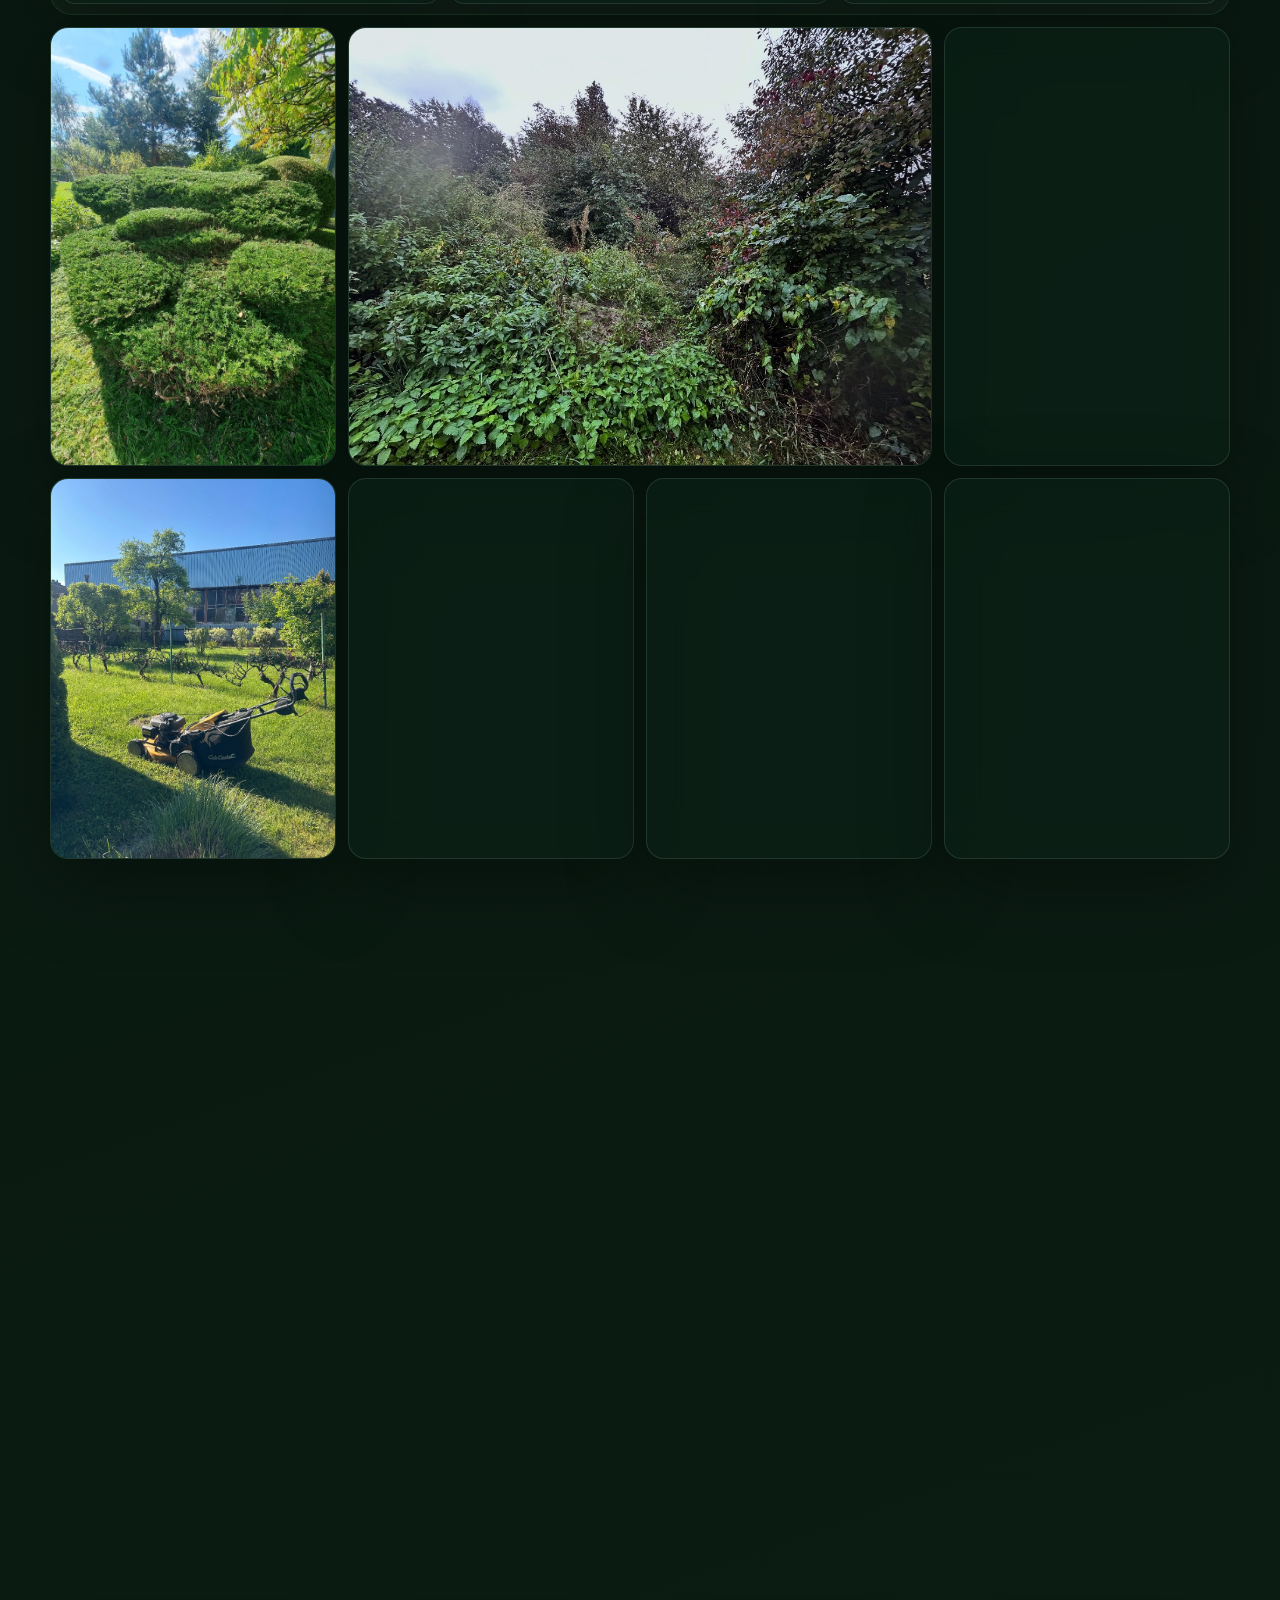
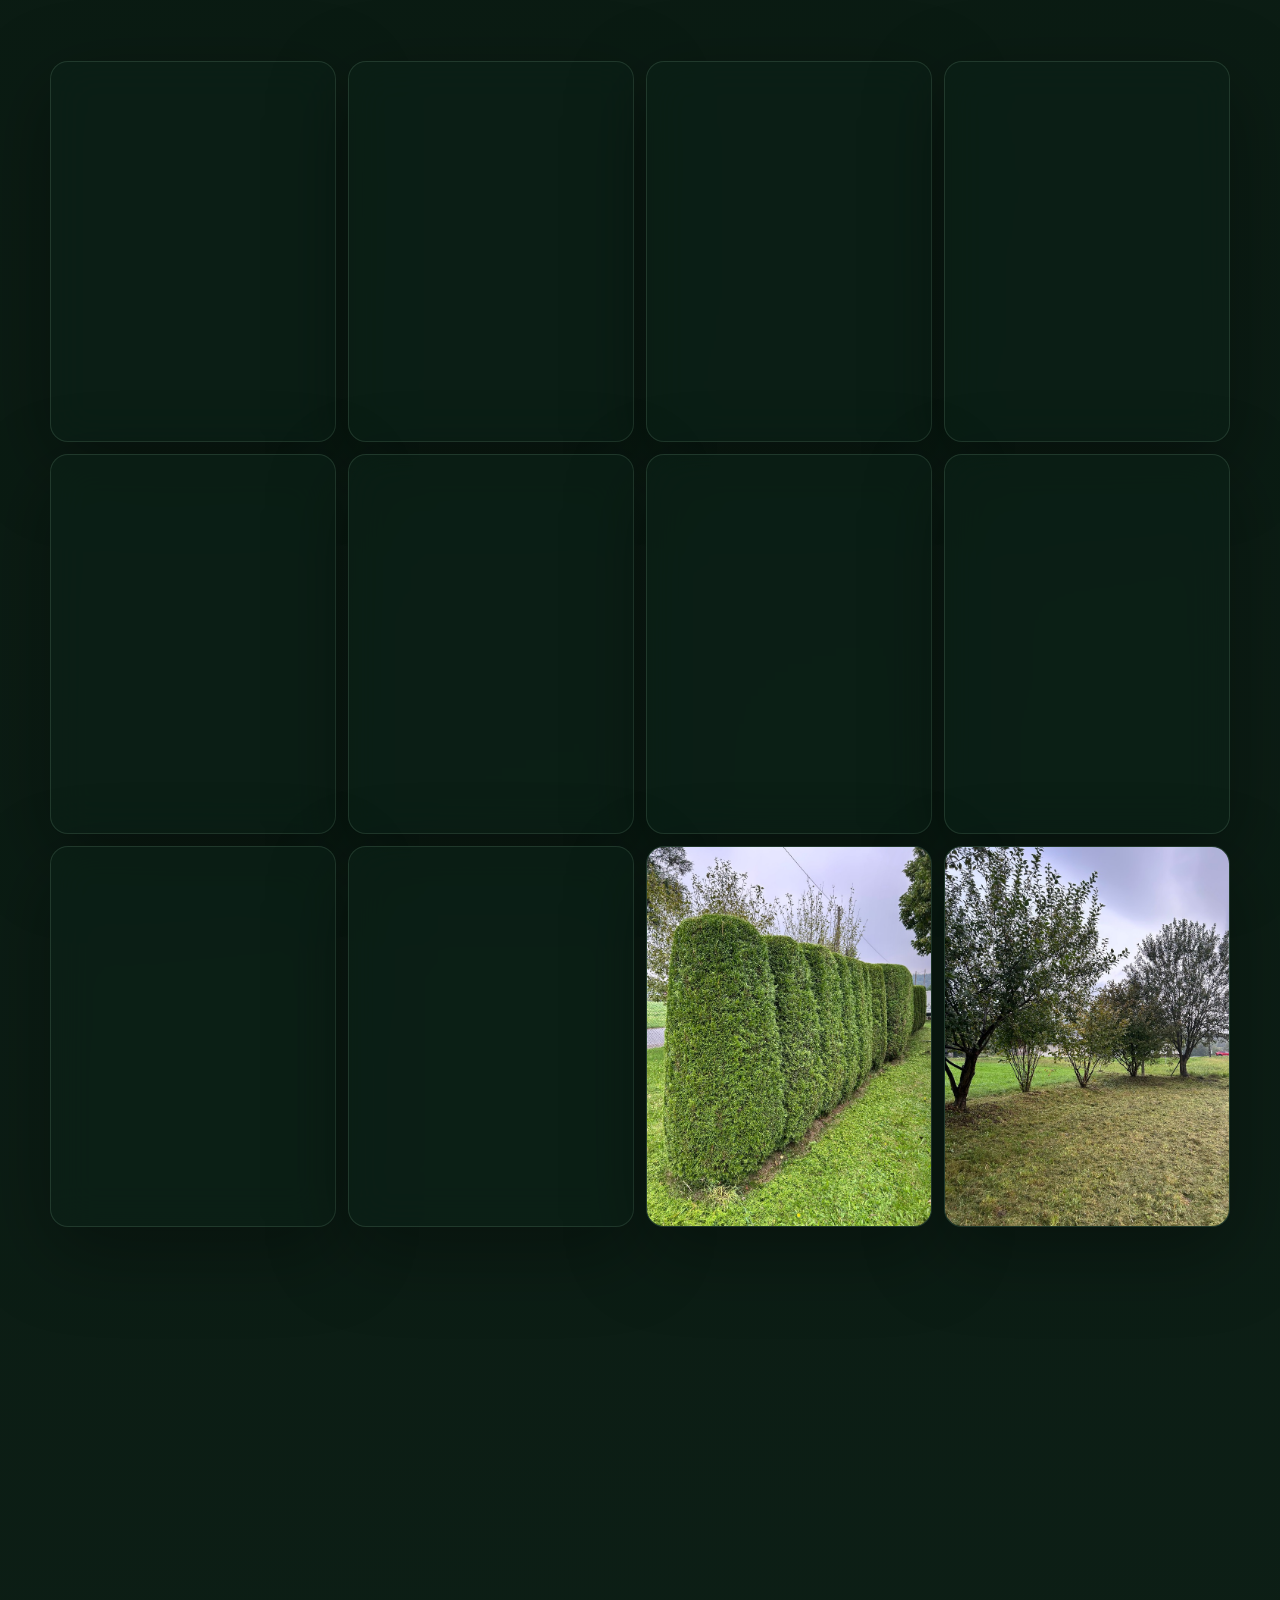
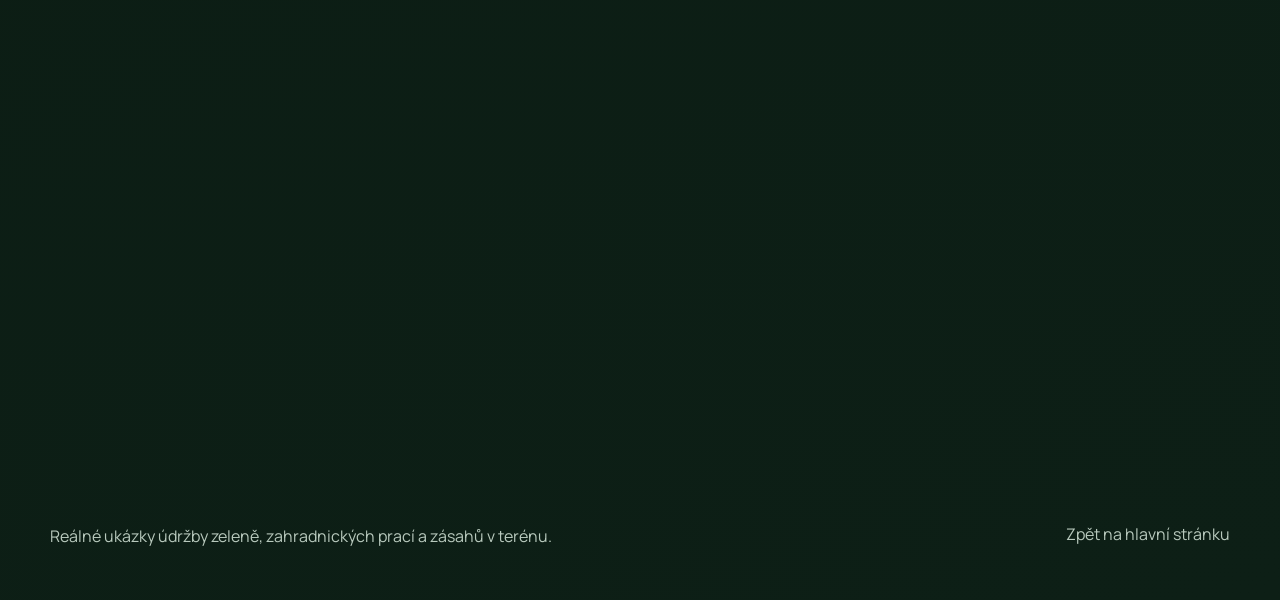
==== commit 53be97b4: "Add files via upload" ====
--- a/galerie.html
+++ b/galerie.html
@@ -116,23 +116,100 @@
         <article class="mosaic-card reveal">
           <img loading="lazy" decoding="async" src="Foto/1/IMG_4297.jpeg" alt="Detail práce v exteriéru">
         </article>
-        <article class="mosaic-card mosaic-wide reveal">
-          <img loading="lazy" decoding="async" src="Foto/1/IMG_4300.jpeg" alt="Zahradnická realizace">
-        </article>
-        <article class="mosaic-card mosaic-wide reveal">
-          <img loading="lazy" decoding="async" src="Foto/1/IMG_4442.jpeg" alt="Ukázka hotové práce">
-        </article>
-        <article class="mosaic-card mosaic-wide reveal">
-          <img loading="lazy" decoding="async" src="Foto/1/IMG_4336.jpeg" alt="Práce na zeleni a pozemku">
-        </article>
-        <article class="mosaic-card mosaic-wide reveal">
-          <img loading="lazy" decoding="async" src="Foto/1/IMG_5328.jpeg" alt="Pozemek před úpravou">
-        </article>
-        <article class="mosaic-card mosaic-wide reveal">
-          <img loading="lazy" decoding="async" src="Foto/1/IMG_5330.jpeg" alt="Pozemek po úpravě">
-        </article>
-        <article class="mosaic-card mosaic-wide reveal">
-          <img loading="lazy" decoding="async" src="Foto/1/IMG_4413.jpeg" alt="Hotová realizace údržby zeleně">
+        <div class="mosaic-collage reveal" aria-label="Kompaktní koláž realizací">
+          <article class="mosaic-card">
+            <img loading="lazy" decoding="async" src="Foto/1/IMG_4300.jpeg" alt="Zahradnická realizace">
+          </article>
+          <article class="mosaic-card">
+            <img loading="lazy" decoding="async" src="Foto/1/IMG_4442.jpeg" alt="Ukázka hotové práce">
+          </article>
+          <article class="mosaic-card">
+            <img loading="lazy" decoding="async" src="Foto/1/IMG_4336.jpeg" alt="Práce na zeleni a pozemku">
+          </article>
+          <article class="mosaic-card">
+            <img loading="lazy" decoding="async" src="Foto/1/IMG_5328.jpeg" alt="Pozemek před úpravou">
+          </article>
+          <article class="mosaic-card">
+            <img loading="lazy" decoding="async" src="Foto/1/IMG_5330.jpeg" alt="Pozemek po úpravě">
+          </article>
+          <article class="mosaic-card">
+            <img loading="lazy" decoding="async" src="Foto/1/IMG_4413.jpeg" alt="Hotová realizace údržby zeleně">
+          </article>
+        </div>
+        <article class="mosaic-card reveal">
+          <img loading="lazy" decoding="async" src="Foto/4/20230420_144420.jpeg" alt="Ukázka realizace údržby zeleně">
+        </article>
+        <article class="mosaic-card reveal">
+          <img loading="lazy" decoding="async" src="Foto/4/20230921_130241.jpeg" alt="Fotografie zahradnické realizace">
+        </article>
+        <article class="mosaic-card mosaic-wide reveal">
+          <img loading="lazy" decoding="async" src="Foto/4/5A697A03-43BE-4C6B-9021-29ED52AAF2E0.jpeg" alt="Hotová práce v exteriéru">
+        </article>
+        <article class="mosaic-card reveal">
+          <img loading="lazy" decoding="async" src="Foto/4/73BA2717-2BDB-4FBD-A117-A58303252056.jpeg" alt="Údržba zeleně v terénu">
+        </article>
+        <article class="mosaic-card reveal">
+          <img loading="lazy" decoding="async" src="Foto/4/IMG_0006.jpeg" alt="Ukázka práce na pozemku">
+        </article>
+        <article class="mosaic-card reveal">
+          <img loading="lazy" decoding="async" src="Foto/4/IMG_0278.jpeg" alt="Realizace péče o zeleň">
+        </article>
+        <article class="mosaic-card reveal">
+          <img loading="lazy" decoding="async" src="Foto/4/IMG_0312.jpeg" alt="Detail zahradnické práce">
+        </article>
+        <article class="mosaic-card reveal">
+          <img loading="lazy" decoding="async" src="Foto/4/IMG_0421.jpeg" alt="Zahradnická realizace">
+        </article>
+        <article class="mosaic-card reveal">
+          <img loading="lazy" decoding="async" src="Foto/4/IMG_0503.jpeg" alt="Údržba pozemku">
+        </article>
+        <article class="mosaic-card reveal">
+          <img loading="lazy" decoding="async" src="Foto/4/IMG_0567.jpeg" alt="Práce v exteriéru">
+        </article>
+        <article class="mosaic-card mosaic-wide reveal">
+          <img loading="lazy" decoding="async" src="Foto/4/IMG_0582.jpeg" alt="Hotová údržba zeleně">
+        </article>
+        <article class="mosaic-card reveal">
+          <img loading="lazy" decoding="async" src="Foto/4/IMG_0591.jpeg" alt="Péče o zahradu">
+        </article>
+        <article class="mosaic-card reveal">
+          <img loading="lazy" decoding="async" src="Foto/4/IMG_0592.jpeg" alt="Ukázka dokončené práce">
+        </article>
+        <article class="mosaic-card reveal">
+          <img loading="lazy" decoding="async" src="Foto/4/IMG_0926.jpeg" alt="Práce na zelené ploše">
+        </article>
+        <article class="mosaic-card reveal">
+          <img loading="lazy" decoding="async" src="Foto/4/IMG_0927.jpeg" alt="Detail údržby zeleně">
+        </article>
+        <article class="mosaic-card reveal">
+          <img loading="lazy" decoding="async" src="Foto/4/IMG_0970.jpeg" alt="Zahradnické práce">
+        </article>
+        <article class="mosaic-card reveal">
+          <img loading="lazy" decoding="async" src="Foto/4/IMG_0978.jpeg" alt="Upravený pozemek">
+        </article>
+        <article class="mosaic-card reveal">
+          <img loading="lazy" decoding="async" src="Foto/4/IMG_0972.jpeg" alt="Ukázka realizace">
+        </article>
+        <article class="mosaic-card reveal">
+          <img loading="lazy" decoding="async" src="Foto/4/IMG_0979.jpeg" alt="Hotový výsledek údržby">
+        </article>
+        <article class="mosaic-card reveal">
+          <img loading="lazy" decoding="async" src="Foto/4/IMG_1182.jpeg" alt="Realizace údržby pozemku">
+        </article>
+        <article class="mosaic-card reveal">
+          <img loading="lazy" decoding="async" src="Foto/4/IMG_1851.jpeg" alt="Práce na zahradě">
+        </article>
+        <article class="mosaic-card reveal">
+          <img loading="lazy" decoding="async" src="Foto/4/IMG_1854.jpeg" alt="Detail hotové práce">
+        </article>
+        <article class="mosaic-card reveal">
+          <img loading="lazy" decoding="async" src="Foto/4/IMG_1920.jpeg" alt="Údržba zahrady">
+        </article>
+        <article class="mosaic-card mosaic-wide reveal">
+          <img loading="lazy" decoding="async" src="Foto/4/IMG_2210.jpeg" alt="Ukázka práce v terénu">
+        </article>
+        <article class="mosaic-card mosaic-wide reveal">
+          <img loading="lazy" decoding="async" src="Foto/4/IMG_2246.jpeg" alt="Dokončená zahradnická realizace">
         </article>
       </section>
     </main>
--- a/styles.css
+++ b/styles.css
@@ -646,33 +646,6 @@
   width: 100%;
   height: 100%;
   object-fit: cover;
-  filter: brightness(0.74) saturate(0.95);
-}
-
-.service-visual::after {
-  content: "";
-  grid-area: 1 / 1;
-  background:
-    linear-gradient(180deg, rgba(4, 13, 8, 0.06) 0%, rgba(4, 13, 8, 0.82) 100%),
-    linear-gradient(90deg, rgba(4, 13, 8, 0.36), transparent);
-}
-
-.service-visual div {
-  grid-area: 1 / 1;
-  align-self: end;
-  position: relative;
-  z-index: 1;
-  padding: clamp(22px, 3vw, 34px);
-}
-
-.service-visual h3 {
-  max-width: 540px;
-  font-size: clamp(1.6rem, 2.8vw, 2.45rem);
-  line-height: 1.06;
-}
-
-.service-visual p {
-  max-width: 560px;
 }
 
 .service-list {
@@ -1188,6 +1161,22 @@
   transition: transform 350ms ease, filter 350ms ease;
 }
 
+.mosaic-collage {
+  grid-column: 1 / -1;
+  display: grid;
+  grid-template-columns: repeat(3, minmax(0, 1fr));
+  gap: 10px;
+  padding: 10px;
+  border: 1px solid rgba(103, 214, 125, 0.14);
+  border-radius: 22px;
+  background: rgba(255, 255, 255, 0.035);
+}
+
+.mosaic-collage .mosaic-card {
+  min-height: clamp(130px, 15vw, 205px);
+  border-radius: 14px;
+}
+
 .lightbox {
   position: fixed;
   inset: 0;
@@ -1445,6 +1434,14 @@
     min-height: 210px;
   }
 
+  .mosaic-collage {
+    grid-template-columns: repeat(3, minmax(0, 1fr));
+  }
+
+  .mosaic-collage .mosaic-card {
+    min-height: 160px;
+  }
+
   .mosaic-card:last-child {
     grid-column: span 2;
   }
@@ -1675,6 +1672,18 @@
   .mosaic-wide {
     min-height: 178px;
     border-radius: 14px;
+  }
+
+  .mosaic-collage {
+    grid-template-columns: repeat(2, minmax(0, 1fr));
+    gap: 8px;
+    padding: 8px;
+    border-radius: 18px;
+  }
+
+  .mosaic-collage .mosaic-card {
+    min-height: 128px;
+    border-radius: 12px;
   }
 }
 
